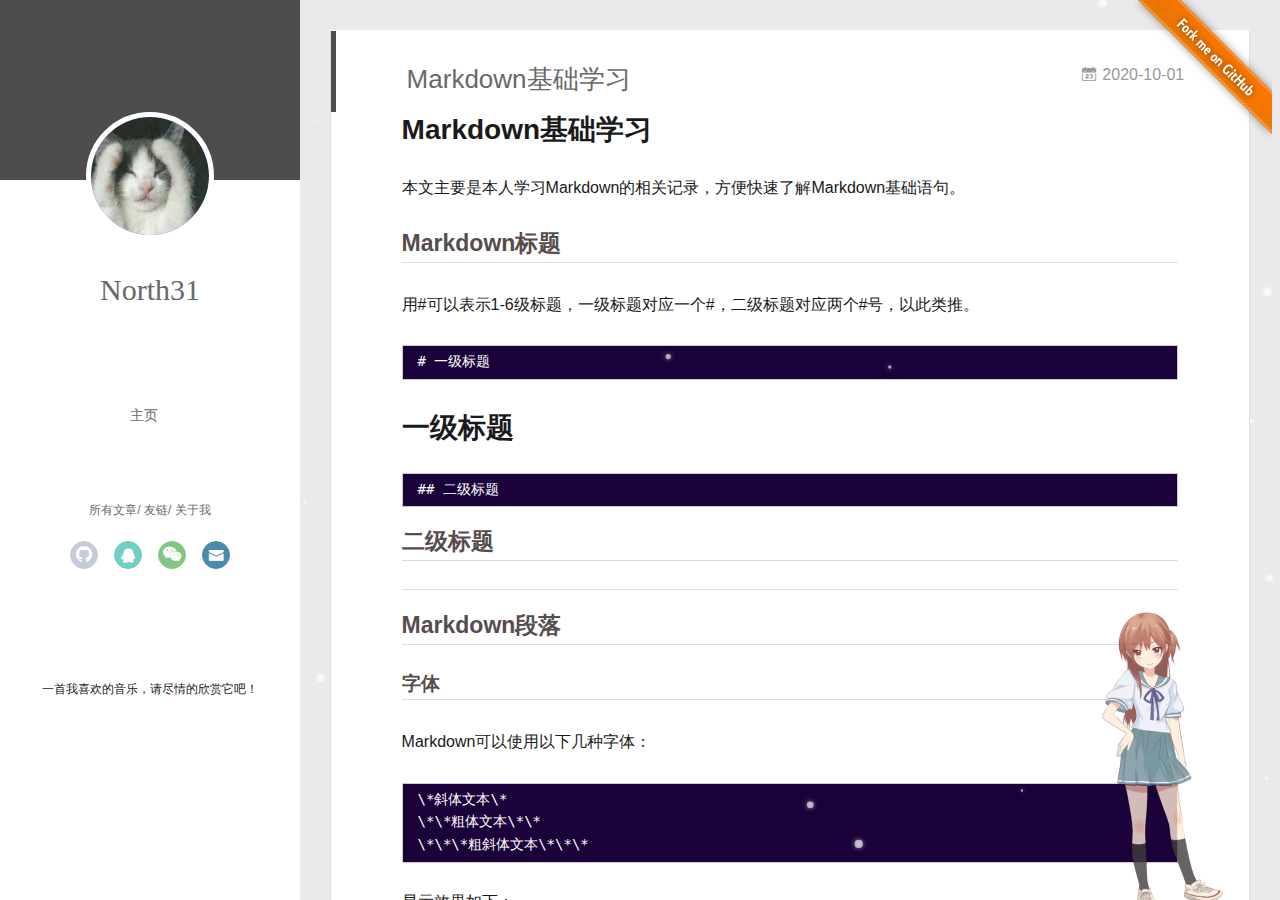
==== index.html @ 665b9f43 "Site updated: 2020-10-01 15:30:48" ====
<!DOCTYPE html>
<html>
<head>
  <meta charset="utf-8">
  
  <meta name="renderer" content="webkit">
  <meta http-equiv="X-UA-Compatible" content="IE=edge" >
  <link rel="dns-prefetch" href="http://example.com">
  <title>North</title>
  <meta name="generator" content="hexo-theme-yilia-plus">
  <meta name="viewport" content="width=device-width, initial-scale=1, maximum-scale=1">
  
    
    <!-- <meta name="keywords" content="">
    <meta name="description" content=""> -->
  
  <meta property="og:type" content="website">
<meta property="og:title" content="North">
<meta property="og:url" content="http://example.com/index.html">
<meta property="og:site_name" content="North">
<meta property="og:locale" content="zh_CN">
<meta property="article:author" content="North31">
<meta name="twitter:card" content="summary">
  
    <link rel="alternative" href="/atom.xml" title="North" type="application/atom+xml">
  
  
    <link rel="icon" href="/favicon.ico">
  
  
    <link rel="apple-touch-icon" href="/apple-touch-icon-180x180.png">
  
  <link rel="stylesheet" type="text/css" href="/./main.a5fda8.css">
  <style type="text/css">
    
    #container.show {
      background: linear-gradient(200deg,#a0cfe4,#e8c37e);
    }
  </style>
  

  

  
    
 	  <script src="/lib/clickLove.js"></script>
  
  


  

</head>

<body>
  <div id="container" q-class="show:isCtnShow">
    <canvas id="anm-canvas" class="anm-canvas"></canvas>
    <div class="left-col" q-class="show:isShow">
      


<div class="overlay" style="background: #4d4d4d;"></div>
<div class="intrude-less">
	<header id="header" class="inner">
		<a href="/" class="profilepic">
			<img src="/img/touxiang.jpg" class="js-avatar">
		</a>
		<hgroup>
			<h1 class="header-author"><a href="/">North31</a></h1>
		</hgroup>
		

		<nav class="header-menu">
			<ul>
			
				<li><a href="/" target="_blank">主页</a></li>
			
			</ul>
		</nav>
		<nav class="header-smart-menu">
			
				
					<a q-on="click: openSlider(e, 'innerArchive')" href="javascript:void(0)">所有文章</a>
				
			
				
					<a q-on="click: openSlider(e, 'friends')" href="javascript:void(0)">友链</a>
				
			
				
					<a q-on="click: openSlider(e, 'aboutme')" href="javascript:void(0)">关于我</a>
				
			
		</nav>
		<nav class="header-nav">
			<div class="social">
				
					<a class="github" href="https://github.com/north31" title="GitHub" target="_blank"><i class="icon-github"></i></a>
				
					<a class="qq" href="/img/qq.png" title="QQ" target="_blank"><i class="icon-qq"></i></a>
				
					<a class="weixin" href="/img/myweixin.jpg" title="微信" target="_blank"><i class="icon-weixin"></i></a>
				
					<a class="mail" href="mailto:2290687202@qq.com" title="NULL" target="_blank"><i class="icon-mail"></i></a>
				
			</div>
		
			
			
			
			
			<div>
				<iframe frameborder="no" border="0" marginwidth="0" marginheight="0" width="240" height="86" src="//music.163.com/outchain/player?type=2&id=1459343252&auto=1&height=66"></iframe>
			</div>
			
				
				<p style="font-size: 12px;">一首我喜欢的音乐，请尽情的欣赏它吧！<p>
			
		
		</nav>
	</header>		
</div>

    </div>
    <div class="mid-col" q-class="show:isShow,hide:isShow|isFalse">
      
      
      <a class="forkMe" style="position:absolute;z-index:999;top:0;right:0.5em;" 
        href="https://github.com/JoeyBling/hexo-theme-yilia-plus" target="_blank">
        <img src="/img/forkme.png"
          class="attachment-full size-full" alt="Fork me on GitHub" data-recalc-dims="1"></a>
      
      
<nav id="mobile-nav">
  	<div class="overlay js-overlay" style="background: #4d4d4d"></div>
	<div class="btnctn js-mobile-btnctn">
  		<div class="slider-trigger list" q-on="click: openSlider(e)"><i class="icon icon-sort"></i></div>
	</div>
	<div class="intrude-less">
		<header id="header" class="inner">
			<div class="profilepic">
				<a href="/">
					<img src="/img/touxiang.jpg" class="js-avatar">
				</a>
			</div>
			<hgroup>
			  <h1 class="header-author js-header-author">North31</h1>
			</hgroup>
			
			
			
				
			
			
			
			<nav class="header-nav">
				<div class="social">
					
						<a class="github" target="_blank" href="https://github.com/north31" title="GitHub"><i class="icon-github"></i></a>
			        
						<a class="qq" target="_blank" href="/img/qq.png" title="QQ"><i class="icon-qq"></i></a>
			        
						<a class="weixin" target="_blank" href="/img/myweixin.jpg" title="微信"><i class="icon-weixin"></i></a>
			        
						<a class="mail" target="_blank" href="mailto:2290687202@qq.com" title="NULL"><i class="icon-mail"></i></a>
			        
				</div>
			</nav>

			<nav class="header-menu js-header-menu">
				<ul style="width: 50%">
				
				
					<li style="width: 100%"><a href="/">主页</a></li>
		        
				</ul>
			</nav>
		</header>				
	</div>
	<div class="mobile-mask" style="display:none" q-show="isShow"></div>
</nav>

      <div id="wrapper" class="body-wrap">
        <div class="menu-l">
          <div class="canvas-wrap">
            <canvas data-colors="#eaeaea" data-sectionHeight="100" data-contentId="js-content" id="myCanvas1"
              class="anm-canvas"></canvas>
          </div>
          <div id="js-content" class="content-ll">
            

  
    <article id="post-Markdown基础学习" class="article article-type-post  article-index" itemscope itemprop="blogPost">
  <div class="article-inner">
    
      <header class="article-header">
  
  
    <h1 itemprop="name">
	
	  <a class="article-title" href="/2020/10/01/Markdown%E5%9F%BA%E7%A1%80%E5%AD%A6%E4%B9%A0/" target="_blank">Markdown基础学习</a>
  
    </h1>
  


  
  
<a href="/2020/10/01/Markdown%E5%9F%BA%E7%A1%80%E5%AD%A6%E4%B9%A0/" class="archive-article-date">
        <time datetime="2020-10-01T07:28:13.000Z" itemprop="datePublished"><i class="icon-calendar icon"></i>2020-10-01</time>
</a>

  
  
    

  
  </header>
  
  <div class="article-entry" itemprop="articleBody">
    
    <h1 id="Markdown基础学习"><a href="#Markdown基础学习" class="headerlink" title="Markdown基础学习"></a>Markdown基础学习</h1><p>本文主要是本人学习Markdown的相关记录，方便快速了解Markdown基础语句。</p>
<h2 id="Markdown标题"><a href="#Markdown标题" class="headerlink" title="Markdown标题"></a>Markdown标题</h2><p>用#可以表示1-6级标题，一级标题对应一个#，二级标题对应两个#号，以此类推。</p>
<pre><code># 一级标题  </code></pre>
<h1 id="一级标题"><a href="#一级标题" class="headerlink" title="一级标题"></a>一级标题</h1><pre><code>## 二级标题</code></pre>
<h2 id="二级标题"><a href="#二级标题" class="headerlink" title="二级标题"></a>二级标题</h2><hr>
<h2 id="Markdown段落"><a href="#Markdown段落" class="headerlink" title="Markdown段落"></a>Markdown段落</h2><h3 id="字体"><a href="#字体" class="headerlink" title="字体"></a>字体</h3><p>Markdown可以使用以下几种字体： </p>
<pre><code>\*斜体文本\*  
\*\*粗体文本\*\*  
\*\*\*粗斜体文本\*\*\*  </code></pre>
<p>显示效果如下：</p>
<p><em>斜体文本</em><br><strong>粗体文本</strong><br><strong><em>粗斜体文本</em></strong></p>
<h3 id="分隔线"><a href="#分隔线" class="headerlink" title="分隔线"></a>分隔线</h3><p>可以在一行内用三个以上的星号、减号、底线来建立一个分隔线，行内不能有其他的东西。 </p>
<pre><code>********  </code></pre>
<p>显示效果如下：</p>
<hr>
<h3 id="删除线"><a href="#删除线" class="headerlink" title="删除线"></a>删除线</h3><pre><code>~~删除~~</code></pre>
<p>显示效果如下：</p>
<p><del>删除</del></p>
<h3 id="下划线"><a href="#下划线" class="headerlink" title="下划线"></a>下划线</h3><p>下划线可以通过HTML的&lt;u&gt;标签来实现：</p>
<pre><code>\&lt;u&gt;带下划线文本\&lt;/u&gt;  </code></pre>
<p>显示效果如下：</p>
<p><u>带下划线文本</u></p>
<h3 id="脚注"><a href="#脚注" class="headerlink" title="脚注"></a>脚注</h3><p>创建脚注格式类似这样：</p>
<pre><code>[^RUNOOB]。

[^RUNOOB]:我的脚注。 </code></pre>
<p>显示效果如下：</p>
<p><a href="%E6%88%91%E7%9A%84%E8%84%9A%E6%B3%A8%E3%80%82">^RUNOOB</a>。</p>
<hr>
<h2 id="Markdown列表"><a href="#Markdown列表" class="headerlink" title="Markdown列表"></a>Markdown列表</h2><pre><code>* 第一项 
* 第二项 
* 第三项  
1. 第一项
2. 第二项</code></pre>
<p>显示效果如下：</p>
<ul>
<li>第一项</li>
<li>第二项</li>
<li>第三项</li>
</ul>
<ol>
<li>第一项</li>
<li>第二项</li>
</ol>
<hr>
<h2 id="Markdown区块"><a href="#Markdown区块" class="headerlink" title="Markdown区块"></a>Markdown区块</h2><pre><code>&gt;区块中使用列表
&gt;1. first
&gt;2. second
&gt;* first
&gt;* second
* first
    &gt;rookie teach  
    &gt;learn dream
* second</code></pre>
<p>显示效果如下：</p>
<blockquote>
<p>区块中使用列表</p>
<ol>
<li>first</li>
<li>second</li>
</ol>
<ul>
<li>first</li>
<li>second</li>
</ul>
</blockquote>
<ul>
<li>first<blockquote>
<p>rookie teach<br>learn dream</p>
</blockquote>
</li>
<li>second</li>
</ul>
<hr>
<h2 id="Markdown代码"><a href="#Markdown代码" class="headerlink" title="Markdown代码"></a>Markdown代码</h2><pre><code>`printf()` 函数  
    &lt;?php  
    echo &#39;RUNOOB&#39;;  
    function test() &#123;  
        echo &#39;test&#39;  
    &#125;</code></pre>
<p>显示效果如下：  </p>
<p><code>printf()</code> 函数 </p>
<pre><code>&lt;?php  
echo &#39;RUNOOB&#39;;  
function test() &#123;  
    echo &#39;test&#39;  
&#125;</code></pre>
<p>也可以用```包裹一段代码  </p>
<hr>
<h2 id="Markdown链接"><a href="#Markdown链接" class="headerlink" title="Markdown链接"></a>Markdown链接</h2><pre><code>这是一个链接[菜鸟链接](https://www.runoob.com)</code></pre>
<p>这是一个链接<a target="_blank" rel="noopener" href="https://www.runoob.com/">菜鸟链接</a> </p>
<hr>
<h2 id="Markdown图片"><a href="#Markdown图片" class="headerlink" title="Markdown图片"></a>Markdown图片</h2><pre><code>![一直猫咪](a.jpg)</code></pre>
<p><img src="a.jpg" alt="一直猫咪"></p>
<hr>
<h2 id="Markdown表格"><a href="#Markdown表格" class="headerlink" title="Markdown表格"></a>Markdown表格</h2><pre><code>|左对齐|右对齐|居中对其|
|:---- | ----:|:-----:|
|单元格|单元格|单元格|
|单元格|单元格|单元格|</code></pre>
<table>
<thead>
<tr>
<th align="left">左对齐</th>
<th align="right">右对齐</th>
<th align="center">居中对其</th>
</tr>
</thead>
<tbody><tr>
<td align="left">单元格</td>
<td align="right">单元格</td>
<td align="center">单元格</td>
</tr>
<tr>
<td align="left">单元格</td>
<td align="right">单元格</td>
<td align="center">单元格</td>
</tr>
</tbody></table>

    

    

    

  </div>
  <div class="article-info article-info-index">
    
    
    

    
    <p class="article-more-link">
      <a class="article-more-a" href="/2020/10/01/Markdown%E5%9F%BA%E7%A1%80%E5%AD%A6%E4%B9%A0/">展开全文 >></a>
    </p>
    

    
    <div class="clearfix"></div>
  </div>
  </div>
</article>

<aside class="wrap-side-operation">
    <div class="mod-side-operation">
        
        <div class="jump-container" id="js-jump-container" style="display:none;">
            <a href="javascript:void(0)" class="mod-side-operation__jump-to-top">
                <i class="icon-font icon-back"></i>
            </a>
            <div id="js-jump-plan-container" class="jump-plan-container" style="top: -11px;">
                <i class="icon-font icon-plane jump-plane"></i>
            </div>
        </div>
        
        
    </div>
</aside>




  
    <article id="post-myblog" class="article article-type-post  article-index" itemscope itemprop="blogPost">
  <div class="article-inner">
    
      <header class="article-header">
  
  
    <h1 itemprop="name">
	
	  <a class="article-title" href="/2020/09/28/myblog/" target="_blank">myblog</a>
  
    </h1>
  


  
  
<a href="/2020/09/28/myblog/" class="archive-article-date">
        <time datetime="2020-09-28T04:32:37.000Z" itemprop="datePublished"><i class="icon-calendar icon"></i>2020-09-28</time>
</a>

  
  
    

  
  </header>
  
  <div class="article-entry" itemprop="articleBody">
    
    
    

    

    

  </div>
  <div class="article-info article-info-index">
    
    
    

    
    <p class="article-more-link">
      <a class="article-more-a" href="/2020/09/28/myblog/">展开全文 >></a>
    </p>
    

    
    <div class="clearfix"></div>
  </div>
  </div>
</article>

<aside class="wrap-side-operation">
    <div class="mod-side-operation">
        
        <div class="jump-container" id="js-jump-container" style="display:none;">
            <a href="javascript:void(0)" class="mod-side-operation__jump-to-top">
                <i class="icon-font icon-back"></i>
            </a>
            <div id="js-jump-plan-container" class="jump-plan-container" style="top: -11px;">
                <i class="icon-font icon-plane jump-plane"></i>
            </div>
        </div>
        
        
    </div>
</aside>




  
    <article id="post-test-my-site" class="article article-type-post  article-index" itemscope itemprop="blogPost">
  <div class="article-inner">
    
      <header class="article-header">
  
  
    <h1 itemprop="name">
	
	  <a class="article-title" href="/2020/09/28/test-my-site/" target="_blank">test_my_site</a>
  
    </h1>
  


  
  
<a href="/2020/09/28/test-my-site/" class="archive-article-date">
        <time datetime="2020-09-28T00:46:10.000Z" itemprop="datePublished"><i class="icon-calendar icon"></i>2020-09-28</time>
</a>

  
  
    

  
  </header>
  
  <div class="article-entry" itemprop="articleBody">
    
    
    

    

    

  </div>
  <div class="article-info article-info-index">
    
    
    

    
    <p class="article-more-link">
      <a class="article-more-a" href="/2020/09/28/test-my-site/">展开全文 >></a>
    </p>
    

    
    <div class="clearfix"></div>
  </div>
  </div>
</article>

<aside class="wrap-side-operation">
    <div class="mod-side-operation">
        
        <div class="jump-container" id="js-jump-container" style="display:none;">
            <a href="javascript:void(0)" class="mod-side-operation__jump-to-top">
                <i class="icon-font icon-back"></i>
            </a>
            <div id="js-jump-plan-container" class="jump-plan-container" style="top: -11px;">
                <i class="icon-font icon-plane jump-plane"></i>
            </div>
        </div>
        
        
    </div>
</aside>




  
    <article id="post-hello-world" class="article article-type-post  article-index" itemscope itemprop="blogPost">
  <div class="article-inner">
    
      <header class="article-header">
  
  
    <h1 itemprop="name">
	
	  <a class="article-title" href="/2020/09/28/hello-world/" target="_blank">Hello World</a>
  
    </h1>
  


  
  
<a href="/2020/09/28/hello-world/" class="archive-article-date">
        <time datetime="2020-09-28T00:45:20.209Z" itemprop="datePublished"><i class="icon-calendar icon"></i>2020-09-28</time>
</a>

  
  
    

  
  </header>
  
  <div class="article-entry" itemprop="articleBody">
    
    <p>Welcome to <a target="_blank" rel="noopener" href="https://hexo.io/">Hexo</a>! This is your very first post. Check <a target="_blank" rel="noopener" href="https://hexo.io/docs/">documentation</a> for more info. If you get any problems when using Hexo, you can find the answer in <a target="_blank" rel="noopener" href="https://hexo.io/docs/troubleshooting.html">troubleshooting</a> or you can ask me on <a target="_blank" rel="noopener" href="https://github.com/hexojs/hexo/issues">GitHub</a>.</p>
<h2 id="Quick-Start"><a href="#Quick-Start" class="headerlink" title="Quick Start"></a>Quick Start</h2><h3 id="Create-a-new-post"><a href="#Create-a-new-post" class="headerlink" title="Create a new post"></a>Create a new post</h3><figure class="highlight bash"><table><tr><td class="gutter"><pre><span class="line">1</span><br></pre></td><td class="code"><pre><span class="line">$ hexo new <span class="string">&quot;My New Post&quot;</span></span><br></pre></td></tr></table></figure>

<p>More info: <a target="_blank" rel="noopener" href="https://hexo.io/docs/writing.html">Writing</a></p>
<h3 id="Run-server"><a href="#Run-server" class="headerlink" title="Run server"></a>Run server</h3><figure class="highlight bash"><table><tr><td class="gutter"><pre><span class="line">1</span><br></pre></td><td class="code"><pre><span class="line">$ hexo server</span><br></pre></td></tr></table></figure>

<p>More info: <a target="_blank" rel="noopener" href="https://hexo.io/docs/server.html">Server</a></p>
<h3 id="Generate-static-files"><a href="#Generate-static-files" class="headerlink" title="Generate static files"></a>Generate static files</h3><figure class="highlight bash"><table><tr><td class="gutter"><pre><span class="line">1</span><br></pre></td><td class="code"><pre><span class="line">$ hexo generate</span><br></pre></td></tr></table></figure>

<p>More info: <a target="_blank" rel="noopener" href="https://hexo.io/docs/generating.html">Generating</a></p>
<h3 id="Deploy-to-remote-sites"><a href="#Deploy-to-remote-sites" class="headerlink" title="Deploy to remote sites"></a>Deploy to remote sites</h3><figure class="highlight bash"><table><tr><td class="gutter"><pre><span class="line">1</span><br></pre></td><td class="code"><pre><span class="line">$ hexo deploy</span><br></pre></td></tr></table></figure>

<p>More info: <a target="_blank" rel="noopener" href="https://hexo.io/docs/one-command-deployment.html">Deployment</a></p>

    

    

    

  </div>
  <div class="article-info article-info-index">
    
    
    

    
    <p class="article-more-link">
      <a class="article-more-a" href="/2020/09/28/hello-world/">展开全文 >></a>
    </p>
    

    
    <div class="clearfix"></div>
  </div>
  </div>
</article>

<aside class="wrap-side-operation">
    <div class="mod-side-operation">
        
        <div class="jump-container" id="js-jump-container" style="display:none;">
            <a href="javascript:void(0)" class="mod-side-operation__jump-to-top">
                <i class="icon-font icon-back"></i>
            </a>
            <div id="js-jump-plan-container" class="jump-plan-container" style="top: -11px;">
                <i class="icon-font icon-plane jump-plane"></i>
            </div>
        </div>
        
        
    </div>
</aside>




  
  


          </div>
        </div>
      </div>
      <footer id="footer">
  <div class="outer">
    <div id="footer-info">
    	<div class="footer-left">
    		&copy; 2020 <a href="http://example.com/" target="_blank">North31</a>
    	</div>
      	<div class="footer-right">
			
			
      		GitHub:<a href="https://github.com/JoeyBling/hexo-theme-yilia-plus" target="_blank">hexo-theme-yilia-plus</a> by Litten
      	</div>
    </div>
  </div>
  
  
	<script src="/lib/busuanzi.pure.js"></script>
	
  
  
	
	<span id="busuanzi_container_site_pv" style="display:none">
		本站总访问量<span id="busuanzi_value_site_pv"></span>次	
	        <span class="post-meta-divider" >|</span>
	</span>
  	<span id="busuanzi_container_site_uv" style='display:none'>
  		本站访客数<span id="busuanzi_value_site_uv"></span>人
  	</span>
  
</footer>

    </div>
    <script>
	var yiliaConfig = {
		mathjax: false,
		isHome: true,
		isPost: false,
		isArchive: false,
		isTag: false,
		isCategory: false,
		open_in_new: true,
		toc_hide_index: true,
		root: "/",
		innerArchive: true,
		showTags: true
	}
</script>

<script>!function(r){function e(t){if(i[t])return i[t].exports;var n=i[t]={exports:{},id:t,loaded:!1};return r[t].call(n.exports,n,n.exports,e),n.loaded=!0,n.exports}var i={};e.m=r,e.c=i,e.p="./",e(0)}([function(t,n,r){r(208),t.exports=r(205)},function(t,n,r){var d=r(3),y=r(46),g=r(26),b=r(27),x=r(47),m="prototype",S=function(t,n,r){var e,i,o,u,c=t&S.F,f=t&S.G,a=t&S.S,s=t&S.P,l=t&S.B,h=f?d:a?d[n]||(d[n]={}):(d[n]||{})[m],v=f?y:y[n]||(y[n]={}),p=v[m]||(v[m]={});for(e in f&&(r=n),r)o=((i=!c&&h&&void 0!==h[e])?h:r)[e],u=l&&i?x(o,d):s&&"function"==typeof o?x(Function.call,o):o,h&&b(h,e,o,t&S.U),v[e]!=o&&g(v,e,u),s&&p[e]!=o&&(p[e]=o)};d.core=y,S.F=1,S.G=2,S.S=4,S.P=8,S.B=16,S.W=32,S.U=64,S.R=128,t.exports=S},function(t,n,r){var e=r(5);t.exports=function(t){if(!e(t))throw TypeError(t+" is not an object!");return t}},function(t,n){var r=t.exports="undefined"!=typeof window&&window.Math==Math?window:"undefined"!=typeof self&&self.Math==Math?self:Function("return this")();"number"==typeof __g&&(__g=r)},function(t,n){t.exports=function(t){try{return!!t()}catch(t){return!0}}},function(t,n){t.exports=function(t){return"object"==typeof t?null!==t:"function"==typeof t}},function(t,n){var r=t.exports="undefined"!=typeof window&&window.Math==Math?window:"undefined"!=typeof self&&self.Math==Math?self:Function("return this")();"number"==typeof __g&&(__g=r)},function(t,n,r){var e=r(118)("wks"),i=r(79),o=r(3).Symbol,u="function"==typeof o;(t.exports=function(t){return e[t]||(e[t]=u&&o[t]||(u?o:i)("Symbol."+t))}).store=e},function(t,n,r){var e=r(49),i=Math.min;t.exports=function(t){return 0<t?i(e(t),9007199254740991):0}},function(t,n){var r={}.hasOwnProperty;t.exports=function(t,n){return r.call(t,n)}},function(t,n,r){t.exports=!r(4)(function(){return 7!=Object.defineProperty({},"a",{get:function(){return 7}}).a})},function(t,n,r){var e=r(2),i=r(174),o=r(53),u=Object.defineProperty;n.f=r(10)?Object.defineProperty:function(t,n,r){if(e(t),n=o(n,!0),e(r),i)try{return u(t,n,r)}catch(t){}if("get"in r||"set"in r)throw TypeError("Accessors not supported!");return"value"in r&&(t[n]=r.value),t}},function(t,n,r){t.exports=!r(20)(function(){return 7!=Object.defineProperty({},"a",{get:function(){return 7}}).a})},function(t,n,r){var e=r(14),i=r(24);t.exports=r(12)?function(t,n,r){return e.f(t,n,i(1,r))}:function(t,n,r){return t[n]=r,t}},function(t,n,r){var e=r(22),i=r(60),o=r(42),u=Object.defineProperty;n.f=r(12)?Object.defineProperty:function(t,n,r){if(e(t),n=o(n,!0),e(r),i)try{return u(t,n,r)}catch(t){}if("get"in r||"set"in r)throw TypeError("Accessors not supported!");return"value"in r&&(t[n]=r.value),t}},function(t,n,r){var e=r(96),i=r(34);t.exports=function(t){return e(i(t))}},function(t,n,r){var e=r(40)("wks"),i=r(25),o=r(6).Symbol,u="function"==typeof o;(t.exports=function(t){return e[t]||(e[t]=u&&o[t]||(u?o:i)("Symbol."+t))}).store=e},function(t,n,r){var e=r(51);t.exports=function(t){return Object(e(t))}},function(t,n){t.exports=function(t){return"object"==typeof t?null!==t:"function"==typeof t}},function(t,n){var r=t.exports={version:"2.6.9"};"number"==typeof __e&&(__e=r)},function(t,n){t.exports=function(t){try{return!!t()}catch(t){return!0}}},function(t,n){t.exports=function(t){if("function"!=typeof t)throw TypeError(t+" is not a function!");return t}},function(t,n,r){var e=r(18);t.exports=function(t){if(!e(t))throw TypeError(t+" is not an object!");return t}},function(t,n){t.exports=!0},function(t,n){t.exports=function(t,n){return{enumerable:!(1&t),configurable:!(2&t),writable:!(4&t),value:n}}},function(t,n){var r=0,e=Math.random();t.exports=function(t){return"Symbol(".concat(void 0===t?"":t,")_",(++r+e).toString(36))}},function(t,n,r){var e=r(11),i=r(75);t.exports=r(10)?function(t,n,r){return e.f(t,n,i(1,r))}:function(t,n,r){return t[n]=r,t}},function(t,n,r){var o=r(3),u=r(26),c=r(30),f=r(79)("src"),e=r(219),i="toString",a=(""+e).split(i);r(46).inspectSource=function(t){return e.call(t)},(t.exports=function(t,n,r,e){var i="function"==typeof r;i&&(c(r,"name")||u(r,"name",n)),t[n]!==r&&(i&&(c(r,f)||u(r,f,t[n]?""+t[n]:a.join(String(n)))),t===o?t[n]=r:e?t[n]?t[n]=r:u(t,n,r):(delete t[n],u(t,n,r)))})(Function.prototype,i,function(){return"function"==typeof this&&this[f]||e.call(this)})},function(t,n,r){var e=r(1),i=r(4),u=r(51),c=/"/g,o=function(t,n,r,e){var i=String(u(t)),o="<"+n;return""!==r&&(o+=" "+r+'="'+String(e).replace(c,"&quot;")+'"'),o+">"+i+"</"+n+">"};t.exports=function(n,t){var r={};r[n]=t(o),e(e.P+e.F*i(function(){var t=""[n]('"');return t!==t.toLowerCase()||3<t.split('"').length}),"String",r)}},function(t,n,r){var e=r(65),i=r(35);t.exports=Object.keys||function(t){return e(t,i)}},function(t,n){var r={}.hasOwnProperty;t.exports=function(t,n){return r.call(t,n)}},function(t,n,r){var e=r(117),i=r(75),o=r(33),u=r(53),c=r(30),f=r(174),a=Object.getOwnPropertyDescriptor;n.f=r(10)?a:function(t,n){if(t=o(t),n=u(n,!0),f)try{return a(t,n)}catch(t){}if(c(t,n))return i(!e.f.call(t,n),t[n])}},function(t,n,r){var e=r(30),i=r(17),o=r(154)("IE_PROTO"),u=Object.prototype;t.exports=Object.getPrototypeOf||function(t){return t=i(t),e(t,o)?t[o]:"function"==typeof t.constructor&&t instanceof t.constructor?t.constructor.prototype:t instanceof Object?u:null}},function(t,n,r){var e=r(116),i=r(51);t.exports=function(t){return e(i(t))}},function(t,n){t.exports=function(t){if(null==t)throw TypeError("Can't call method on  "+t);return t}},function(t,n){t.exports="constructor,hasOwnProperty,isPrototypeOf,propertyIsEnumerable,toLocaleString,toString,valueOf".split(",")},function(t,n){t.exports={}},function(t,n){n.f={}.propertyIsEnumerable},function(t,n,r){var e=r(14).f,i=r(9),o=r(16)("toStringTag");t.exports=function(t,n,r){t&&!i(t=r?t:t.prototype,o)&&e(t,o,{configurable:!0,value:n})}},function(t,n,r){var e=r(40)("keys"),i=r(25);t.exports=function(t){return e[t]||(e[t]=i(t))}},function(t,n,r){var e=r(19),i=r(6),o="__core-js_shared__",u=i[o]||(i[o]={});(t.exports=function(t,n){return u[t]||(u[t]=void 0!==n?n:{})})("versions",[]).push({version:e.version,mode:r(23)?"pure":"global",copyright:"© 2019 Denis Pushkarev (zloirock.ru)"})},function(t,n){var r=Math.ceil,e=Math.floor;t.exports=function(t){return isNaN(t=+t)?0:(0<t?e:r)(t)}},function(t,n,r){var i=r(18);t.exports=function(t,n){if(!i(t))return t;var r,e;if(n&&"function"==typeof(r=t.toString)&&!i(e=r.call(t)))return e;if("function"==typeof(r=t.valueOf)&&!i(e=r.call(t)))return e;if(!n&&"function"==typeof(r=t.toString)&&!i(e=r.call(t)))return e;throw TypeError("Can't convert object to primitive value")}},function(t,n,r){var e=r(6),i=r(19),o=r(23),u=r(44),c=r(14).f;t.exports=function(t){var n=i.Symbol||(i.Symbol=o?{}:e.Symbol||{});"_"==t.charAt(0)||t in n||c(n,t,{value:u.f(t)})}},function(t,n,r){n.f=r(16)},function(t,n){var r={}.toString;t.exports=function(t){return r.call(t).slice(8,-1)}},function(t,n){var r=t.exports={version:"2.6.9"};"number"==typeof __e&&(__e=r)},function(t,n,r){var o=r(21);t.exports=function(e,i,t){if(o(e),void 0===i)return e;switch(t){case 1:return function(t){return e.call(i,t)};case 2:return function(t,n){return e.call(i,t,n)};case 3:return function(t,n,r){return e.call(i,t,n,r)}}return function(){return e.apply(i,arguments)}}},function(t,n,r){"use strict";var e=r(4);t.exports=function(t,n){return!!t&&e(function(){n?t.call(null,function(){},1):t.call(null)})}},function(t,n){var r=Math.ceil,e=Math.floor;t.exports=function(t){return isNaN(t=+t)?0:(0<t?e:r)(t)}},function(t,n,r){var x=r(47),m=r(116),S=r(17),w=r(8),e=r(138);t.exports=function(l,t){var h=1==l,v=2==l,p=3==l,d=4==l,y=6==l,g=5==l||y,b=t||e;return function(t,n,r){for(var e,i,o=S(t),u=m(o),c=x(n,r,3),f=w(u.length),a=0,s=h?b(t,f):v?b(t,0):void 0;a<f;a++)if((g||a in u)&&(i=c(e=u[a],a,o),l))if(h)s[a]=i;else if(i)switch(l){case 3:return!0;case 5:return e;case 6:return a;case 2:s.push(e)}else if(d)return!1;return y?-1:p||d?d:s}}},function(t,n){t.exports=function(t){if(null==t)throw TypeError("Can't call method on  "+t);return t}},function(t,n,r){var i=r(1),o=r(46),u=r(4);t.exports=function(t,n){var r=(o.Object||{})[t]||Object[t],e={};e[t]=n(r),i(i.S+i.F*u(function(){r(1)}),"Object",e)}},function(t,n,r){var i=r(5);t.exports=function(t,n){if(!i(t))return t;var r,e;if(n&&"function"==typeof(r=t.toString)&&!i(e=r.call(t)))return e;if("function"==typeof(r=t.valueOf)&&!i(e=r.call(t)))return e;if(!n&&"function"==typeof(r=t.toString)&&!i(e=r.call(t)))return e;throw TypeError("Can't convert object to primitive value")}},function(t,n,r){var d=r(6),y=r(19),g=r(93),b=r(13),x=r(9),m="prototype",S=function(t,n,r){var e,i,o,u=t&S.F,c=t&S.G,f=t&S.S,a=t&S.P,s=t&S.B,l=t&S.W,h=c?y:y[n]||(y[n]={}),v=h[m],p=c?d:f?d[n]:(d[n]||{})[m];for(e in c&&(r=n),r)(i=!u&&p&&void 0!==p[e])&&x(h,e)||(o=i?p[e]:r[e],h[e]=c&&"function"!=typeof p[e]?r[e]:s&&i?g(o,d):l&&p[e]==o?function(e){var t=function(t,n,r){if(this instanceof e){switch(arguments.length){case 0:return new e;case 1:return new e(t);case 2:return new e(t,n)}return new e(t,n,r)}return e.apply(this,arguments)};return t[m]=e[m],t}(o):a&&"function"==typeof o?g(Function.call,o):o,a&&((h.virtual||(h.virtual={}))[e]=o,t&S.R&&v&&!v[e]&&b(v,e,o)))};S.F=1,S.G=2,S.S=4,S.P=8,S.B=16,S.W=32,S.U=64,S.R=128,t.exports=S},function(t,n,r){var e=r(34);t.exports=function(t){return Object(e(t))}},function(t,n,r){var o=r(196),e=r(1),i=r(118)("metadata"),u=i.store||(i.store=new(r(200))),c=function(t,n,r){var e=u.get(t);if(!e){if(!r)return;u.set(t,e=new o)}var i=e.get(n);if(!i){if(!r)return;e.set(n,i=new o)}return i};t.exports={store:u,map:c,has:function(t,n,r){var e=c(n,r,!1);return void 0!==e&&e.has(t)},get:function(t,n,r){var e=c(n,r,!1);return void 0===e?void 0:e.get(t)},set:function(t,n,r,e){c(r,e,!0).set(t,n)},keys:function(t,n){var r=c(t,n,!1),e=[];return r&&r.forEach(function(t,n){e.push(n)}),e},key:function(t){return void 0===t||"symbol"==typeof t?t:String(t)},exp:function(t){e(e.S,"Reflect",t)}}},function(t,n,r){"use strict";if(r(10)){var g=r(68),b=r(3),x=r(4),m=r(1),S=r(132),e=r(159),h=r(47),w=r(70),i=r(75),_=r(26),o=r(76),u=r(49),O=r(8),E=r(194),c=r(78),f=r(53),a=r(30),M=r(81),P=r(5),v=r(17),p=r(145),j=r(72),F=r(32),A=r(73).f,d=r(161),s=r(79),l=r(7),y=r(50),I=r(120),L=r(119),N=r(162),T=r(82),k=r(125),R=r(77),C=r(137),D=r(166),G=r(11),W=r(31),U=G.f,V=W.f,B=b.RangeError,q=b.TypeError,z=b.Uint8Array,K="ArrayBuffer",H="Shared"+K,J="BYTES_PER_ELEMENT",$="prototype",Y=Array[$],X=e.ArrayBuffer,Q=e.DataView,Z=y(0),tt=y(2),nt=y(3),rt=y(4),et=y(5),it=y(6),ot=I(!0),ut=I(!1),ct=N.values,ft=N.keys,at=N.entries,st=Y.lastIndexOf,lt=Y.reduce,ht=Y.reduceRight,vt=Y.join,pt=Y.sort,dt=Y.slice,yt=Y.toString,gt=Y.toLocaleString,bt=l("iterator"),xt=l("toStringTag"),mt=s("typed_constructor"),St=s("def_constructor"),wt=S.CONSTR,_t=S.TYPED,Ot=S.VIEW,Et="Wrong length!",Mt=y(1,function(t,n){return It(L(t,t[St]),n)}),Pt=x(function(){return 1===new z(new Uint16Array([1]).buffer)[0]}),jt=!!z&&!!z[$].set&&x(function(){new z(1).set({})}),Ft=function(t,n){var r=u(t);if(r<0||r%n)throw B("Wrong offset!");return r},At=function(t){if(P(t)&&_t in t)return t;throw q(t+" is not a typed array!")},It=function(t,n){if(!(P(t)&&mt in t))throw q("It is not a typed array constructor!");return new t(n)},Lt=function(t,n){return Nt(L(t,t[St]),n)},Nt=function(t,n){for(var r=0,e=n.length,i=It(t,e);r<e;)i[r]=n[r++];return i},Tt=function(t,n,r){U(t,n,{get:function(){return this._d[r]}})},kt=function(t){var n,r,e,i,o,u,c=v(t),f=arguments.length,a=1<f?arguments[1]:void 0,s=void 0!==a,l=d(c);if(null!=l&&!p(l)){for(u=l.call(c),e=[],n=0;!(o=u.next()).done;n++)e.push(o.value);c=e}for(s&&2<f&&(a=h(a,arguments[2],2)),n=0,r=O(c.length),i=It(this,r);n<r;n++)i[n]=s?a(c[n],n):c[n];return i},Rt=function(){for(var t=0,n=arguments.length,r=It(this,n);t<n;)r[t]=arguments[t++];return r},Ct=!!z&&x(function(){gt.call(new z(1))}),Dt=function(){return gt.apply(Ct?dt.call(At(this)):At(this),arguments)},Gt={copyWithin:function(t,n){return D.call(At(this),t,n,2<arguments.length?arguments[2]:void 0)},every:function(t){return rt(At(this),t,1<arguments.length?arguments[1]:void 0)},fill:function(t){return C.apply(At(this),arguments)},filter:function(t){return Lt(this,tt(At(this),t,1<arguments.length?arguments[1]:void 0))},find:function(t){return et(At(this),t,1<arguments.length?arguments[1]:void 0)},findIndex:function(t){return it(At(this),t,1<arguments.length?arguments[1]:void 0)},forEach:function(t){Z(At(this),t,1<arguments.length?arguments[1]:void 0)},indexOf:function(t){return ut(At(this),t,1<arguments.length?arguments[1]:void 0)},includes:function(t){return ot(At(this),t,1<arguments.length?arguments[1]:void 0)},join:function(t){return vt.apply(At(this),arguments)},lastIndexOf:function(t){return st.apply(At(this),arguments)},map:function(t){return Mt(At(this),t,1<arguments.length?arguments[1]:void 0)},reduce:function(t){return lt.apply(At(this),arguments)},reduceRight:function(t){return ht.apply(At(this),arguments)},reverse:function(){for(var t,n=this,r=At(n).length,e=Math.floor(r/2),i=0;i<e;)t=n[i],n[i++]=n[--r],n[r]=t;return n},some:function(t){return nt(At(this),t,1<arguments.length?arguments[1]:void 0)},sort:function(t){return pt.call(At(this),t)},subarray:function(t,n){var r=At(this),e=r.length,i=c(t,e);return new(L(r,r[St]))(r.buffer,r.byteOffset+i*r.BYTES_PER_ELEMENT,O((void 0===n?e:c(n,e))-i))}},Wt=function(t,n){return Lt(this,dt.call(At(this),t,n))},Ut=function(t){At(this);var n=Ft(arguments[1],1),r=this.length,e=v(t),i=O(e.length),o=0;if(r<i+n)throw B(Et);for(;o<i;)this[n+o]=e[o++]},Vt={entries:function(){return at.call(At(this))},keys:function(){return ft.call(At(this))},values:function(){return ct.call(At(this))}},Bt=function(t,n){return P(t)&&t[_t]&&"symbol"!=typeof n&&n in t&&String(+n)==String(n)},qt=function(t,n){return Bt(t,n=f(n,!0))?i(2,t[n]):V(t,n)},zt=function(t,n,r){return!(Bt(t,n=f(n,!0))&&P(r)&&a(r,"value"))||a(r,"get")||a(r,"set")||r.configurable||a(r,"writable")&&!r.writable||a(r,"enumerable")&&!r.enumerable?U(t,n,r):(t[n]=r.value,t)};wt||(W.f=qt,G.f=zt),m(m.S+m.F*!wt,"Object",{getOwnPropertyDescriptor:qt,defineProperty:zt}),x(function(){yt.call({})})&&(yt=gt=function(){return vt.call(this)});var Kt=o({},Gt);o(Kt,Vt),_(Kt,bt,Vt.values),o(Kt,{slice:Wt,set:Ut,constructor:function(){},toString:yt,toLocaleString:Dt}),Tt(Kt,"buffer","b"),Tt(Kt,"byteOffset","o"),Tt(Kt,"byteLength","l"),Tt(Kt,"length","e"),U(Kt,xt,{get:function(){return this[_t]}}),t.exports=function(t,l,n,o){var h=t+((o=!!o)?"Clamped":"")+"Array",r="get"+t,u="set"+t,v=b[h],c=v||{},e=v&&F(v),i=!v||!S.ABV,f={},a=v&&v[$],p=function(t,i){U(t,i,{get:function(){return t=i,(n=this._d).v[r](t*l+n.o,Pt);var t,n},set:function(t){return n=i,r=t,e=this._d,o&&(r=(r=Math.round(r))<0?0:255<r?255:255&r),void e.v[u](n*l+e.o,r,Pt);var n,r,e},enumerable:!0})};i?(v=n(function(t,n,r,e){w(t,v,h,"_d");var i,o,u,c,f=0,a=0;if(P(n)){if(!(n instanceof X||(c=M(n))==K||c==H))return _t in n?Nt(v,n):kt.call(v,n);i=n,a=Ft(r,l);var s=n.byteLength;if(void 0===e){if(s%l)throw B(Et);if((o=s-a)<0)throw B(Et)}else if(s<(o=O(e)*l)+a)throw B(Et);u=o/l}else u=E(n),i=new X(o=u*l);for(_(t,"_d",{b:i,o:a,l:o,e:u,v:new Q(i)});f<u;)p(t,f++)}),a=v[$]=j(Kt),_(a,"constructor",v)):x(function(){v(1)})&&x(function(){new v(-1)})&&k(function(t){new v,new v(null),new v(1.5),new v(t)},!0)||(v=n(function(t,n,r,e){var i;return w(t,v,h),P(n)?n instanceof X||(i=M(n))==K||i==H?void 0!==e?new c(n,Ft(r,l),e):void 0!==r?new c(n,Ft(r,l)):new c(n):_t in n?Nt(v,n):kt.call(v,n):new c(E(n))}),Z(e!==Function.prototype?A(c).concat(A(e)):A(c),function(t){t in v||_(v,t,c[t])}),v[$]=a,g||(a.constructor=v));var s=a[bt],d=!!s&&("values"==s.name||null==s.name),y=Vt.values;_(v,mt,!0),_(a,_t,h),_(a,Ot,!0),_(a,St,v),(o?new v(1)[xt]==h:xt in a)||U(a,xt,{get:function(){return h}}),f[h]=v,m(m.G+m.W+m.F*(v!=c),f),m(m.S,h,{BYTES_PER_ELEMENT:l}),m(m.S+m.F*x(function(){c.of.call(v,1)}),h,{from:kt,of:Rt}),J in a||_(a,J,l),m(m.P,h,Gt),R(h),m(m.P+m.F*jt,h,{set:Ut}),m(m.P+m.F*!d,h,Vt),g||a.toString==yt||(a.toString=yt),m(m.P+m.F*x(function(){new v(1).slice()}),h,{slice:Wt}),m(m.P+m.F*(x(function(){return[1,2].toLocaleString()!=new v([1,2]).toLocaleString()})||!x(function(){a.toLocaleString.call([1,2])})),h,{toLocaleString:Dt}),T[h]=d?s:y,g||d||_(a,bt,y)}}else t.exports=function(){}},function(t,n){var r={}.toString;t.exports=function(t){return r.call(t).slice(8,-1)}},function(t,n,r){var e=r(18),i=r(6).document,o=e(i)&&e(i.createElement);t.exports=function(t){return o?i.createElement(t):{}}},function(t,n,r){t.exports=!r(12)&&!r(20)(function(){return 7!=Object.defineProperty(r(59)("div"),"a",{get:function(){return 7}}).a})},function(t,n,r){"use strict";var x=r(23),m=r(54),S=r(66),w=r(13),_=r(36),O=r(98),E=r(38),M=r(104),P=r(16)("iterator"),j=!([].keys&&"next"in[].keys()),F="values",A=function(){return this};t.exports=function(t,n,r,e,i,o,u){O(r,n,e);var c,f,a,s=function(t){if(!j&&t in p)return p[t];switch(t){case"keys":case F:return function(){return new r(this,t)}}return function(){return new r(this,t)}},l=n+" Iterator",h=i==F,v=!1,p=t.prototype,d=p[P]||p["@@iterator"]||i&&p[i],y=d||s(i),g=i?h?s("entries"):y:void 0,b="Array"==n&&p.entries||d;if(b&&((a=M(b.call(new t)))!==Object.prototype&&a.next&&(E(a,l,!0),x||"function"==typeof a[P]||w(a,P,A))),h&&d&&d.name!==F&&(v=!0,y=function(){return d.call(this)}),x&&!u||!j&&!v&&p[P]||w(p,P,y),_[n]=y,_[l]=A,i)if(c={values:h?y:s(F),keys:o?y:s("keys"),entries:g},u)for(f in c)f in p||S(p,f,c[f]);else m(m.P+m.F*(j||v),n,c);return c}},function(t,n,e){var i=e(22),o=e(101),u=e(35),c=e(39)("IE_PROTO"),f=function(){},a="prototype",s=function(){var t,n=e(59)("iframe"),r=u.length;for(n.style.display="none",e(95).appendChild(n),n.src="javascript:",(t=n.contentWindow.document).open(),t.write("<script>document.F=Object<\/script>"),t.close(),s=t.F;r--;)delete s[a][u[r]];return s()};t.exports=Object.create||function(t,n){var r;return null!==t?(f[a]=i(t),r=new f,f[a]=null,r[c]=t):r=s(),void 0===n?r:o(r,n)}},function(t,n,r){var e=r(65),i=r(35).concat("length","prototype");n.f=Object.getOwnPropertyNames||function(t){return e(t,i)}},function(t,n){n.f=Object.getOwnPropertySymbols},function(t,n,r){var u=r(9),c=r(15),f=r(92)(!1),a=r(39)("IE_PROTO");t.exports=function(t,n){var r,e=c(t),i=0,o=[];for(r in e)r!=a&&u(e,r)&&o.push(r);for(;n.length>i;)u(e,r=n[i++])&&(~f(o,r)||o.push(r));return o}},function(t,n,r){t.exports=r(13)},function(t,n,r){var e=r(7)("unscopables"),i=Array.prototype;null==i[e]&&r(26)(i,e,{}),t.exports=function(t){i[e][t]=!0}},function(t,n){t.exports=!1},function(t,n,r){var e=r(79)("meta"),i=r(5),o=r(30),u=r(11).f,c=0,f=Object.isExtensible||function(){return!0},a=!r(4)(function(){return f(Object.preventExtensions({}))}),s=function(t){u(t,e,{value:{i:"O"+ ++c,w:{}}})},l=t.exports={KEY:e,NEED:!1,fastKey:function(t,n){if(!i(t))return"symbol"==typeof t?t:("string"==typeof t?"S":"P")+t;if(!o(t,e)){if(!f(t))return"F";if(!n)return"E";s(t)}return t[e].i},getWeak:function(t,n){if(!o(t,e)){if(!f(t))return!0;if(!n)return!1;s(t)}return t[e].w},onFreeze:function(t){return a&&l.NEED&&f(t)&&!o(t,e)&&s(t),t}}},function(t,n){t.exports=function(t,n,r,e){if(!(t instanceof n)||void 0!==e&&e in t)throw TypeError(r+": incorrect invocation!");return t}},function(t,n,r){var h=r(47),v=r(177),p=r(145),d=r(2),y=r(8),g=r(161),b={},x={};(n=t.exports=function(t,n,r,e,i){var o,u,c,f,a=i?function(){return t}:g(t),s=h(r,e,n?2:1),l=0;if("function"!=typeof a)throw TypeError(t+" is not iterable!");if(p(a)){for(o=y(t.length);l<o;l++)if((f=n?s(d(u=t[l])[0],u[1]):s(t[l]))===b||f===x)return f}else for(c=a.call(t);!(u=c.next()).done;)if((f=v(c,s,u.value,n))===b||f===x)return f}).BREAK=b,n.RETURN=x},function(t,n,e){var i=e(2),o=e(183),u=e(141),c=e(154)("IE_PROTO"),f=function(){},a="prototype",s=function(){var t,n=e(140)("iframe"),r=u.length;for(n.style.display="none",e(143).appendChild(n),n.src="javascript:",(t=n.contentWindow.document).open(),t.write("<script>document.F=Object<\/script>"),t.close(),s=t.F;r--;)delete s[a][u[r]];return s()};t.exports=Object.create||function(t,n){var r;return null!==t?(f[a]=i(t),r=new f,f[a]=null,r[c]=t):r=s(),void 0===n?r:o(r,n)}},function(t,n,r){var e=r(185),i=r(141).concat("length","prototype");n.f=Object.getOwnPropertyNames||function(t){return e(t,i)}},function(t,n,r){var e=r(185),i=r(141);t.exports=Object.keys||function(t){return e(t,i)}},function(t,n){t.exports=function(t,n){return{enumerable:!(1&t),configurable:!(2&t),writable:!(4&t),value:n}}},function(t,n,r){var i=r(27);t.exports=function(t,n,r){for(var e in n)i(t,e,n[e],r);return t}},function(t,n,r){"use strict";var e=r(3),i=r(11),o=r(10),u=r(7)("species");t.exports=function(t){var n=e[t];o&&n&&!n[u]&&i.f(n,u,{configurable:!0,get:function(){return this}})}},function(t,n,r){var e=r(49),i=Math.max,o=Math.min;t.exports=function(t,n){return(t=e(t))<0?i(t+n,0):o(t,n)}},function(t,n){var r=0,e=Math.random();t.exports=function(t){return"Symbol(".concat(void 0===t?"":t,")_",(++r+e).toString(36))}},function(t,n,r){var e=r(5);t.exports=function(t,n){if(!e(t)||t._t!==n)throw TypeError("Incompatible receiver, "+n+" required!");return t}},function(t,n,r){var i=r(45),o=r(7)("toStringTag"),u="Arguments"==i(function(){return arguments}());t.exports=function(t){var n,r,e;return void 0===t?"Undefined":null===t?"Null":"string"==typeof(r=function(t,n){try{return t[n]}catch(t){}}(n=Object(t),o))?r:u?i(n):"Object"==(e=i(n))&&"function"==typeof n.callee?"Arguments":e}},function(t,n){t.exports={}},function(t,n,r){var e=r(11).f,i=r(30),o=r(7)("toStringTag");t.exports=function(t,n,r){t&&!i(t=r?t:t.prototype,o)&&e(t,o,{configurable:!0,value:n})}},function(t,n,r){var u=r(1),e=r(51),c=r(4),f=r(157),i="["+f+"]",o=RegExp("^"+i+i+"*"),a=RegExp(i+i+"*$"),s=function(t,n,r){var e={},i=c(function(){return!!f[t]()||"​"!="​"[t]()}),o=e[t]=i?n(l):f[t];r&&(e[r]=o),u(u.P+u.F*i,"String",e)},l=s.trim=function(t,n){return t=String(e(t)),1&n&&(t=t.replace(o,"")),2&n&&(t=t.replace(a,"")),t};t.exports=s},function(t,n,r){t.exports={default:r(88),__esModule:!0}},function(t,n,r){t.exports={default:r(89),__esModule:!0}},function(t,n,r){"use strict";function e(t){return t&&t.__esModule?t:{default:t}}n.__esModule=!0;var i=e(r(86)),o=e(r(85)),u="function"==typeof o.default&&"symbol"==typeof i.default?function(t){return typeof t}:function(t){return t&&"function"==typeof o.default&&t.constructor===o.default&&t!==o.default.prototype?"symbol":typeof t};n.default="function"==typeof o.default&&"symbol"===u(i.default)?function(t){return void 0===t?"undefined":u(t)}:function(t){return t&&"function"==typeof o.default&&t.constructor===o.default&&t!==o.default.prototype?"symbol":void 0===t?"undefined":u(t)}},function(t,n,r){r(111),r(109),r(112),r(113),t.exports=r(19).Symbol},function(t,n,r){r(110),r(114),t.exports=r(44).f("iterator")},function(t,n){t.exports=function(t){if("function"!=typeof t)throw TypeError(t+" is not a function!");return t}},function(t,n){t.exports=function(){}},function(t,n,r){var f=r(15),a=r(107),s=r(106);t.exports=function(c){return function(t,n,r){var e,i=f(t),o=a(i.length),u=s(r,o);if(c&&n!=n){for(;u<o;)if((e=i[u++])!=e)return!0}else for(;u<o;u++)if((c||u in i)&&i[u]===n)return c||u||0;return!c&&-1}}},function(t,n,r){var o=r(90);t.exports=function(e,i,t){if(o(e),void 0===i)return e;switch(t){case 1:return function(t){return e.call(i,t)};case 2:return function(t,n){return e.call(i,t,n)};case 3:return function(t,n,r){return e.call(i,t,n,r)}}return function(){return e.apply(i,arguments)}}},function(t,n,r){var c=r(29),f=r(64),a=r(37);t.exports=function(t){var n=c(t),r=f.f;if(r)for(var e,i=r(t),o=a.f,u=0;i.length>u;)o.call(t,e=i[u++])&&n.push(e);return n}},function(t,n,r){var e=r(6).document;t.exports=e&&e.documentElement},function(t,n,r){var e=r(58);t.exports=Object("z").propertyIsEnumerable(0)?Object:function(t){return"String"==e(t)?t.split(""):Object(t)}},function(t,n,r){var e=r(58);t.exports=Array.isArray||function(t){return"Array"==e(t)}},function(t,n,r){"use strict";var e=r(62),i=r(24),o=r(38),u={};r(13)(u,r(16)("iterator"),function(){return this}),t.exports=function(t,n,r){t.prototype=e(u,{next:i(1,r)}),o(t,n+" Iterator")}},function(t,n){t.exports=function(t,n){return{value:n,done:!!t}}},function(t,n,r){var e=r(25)("meta"),i=r(18),o=r(9),u=r(14).f,c=0,f=Object.isExtensible||function(){return!0},a=!r(20)(function(){return f(Object.preventExtensions({}))}),s=function(t){u(t,e,{value:{i:"O"+ ++c,w:{}}})},l=t.exports={KEY:e,NEED:!1,fastKey:function(t,n){if(!i(t))return"symbol"==typeof t?t:("string"==typeof t?"S":"P")+t;if(!o(t,e)){if(!f(t))return"F";if(!n)return"E";s(t)}return t[e].i},getWeak:function(t,n){if(!o(t,e)){if(!f(t))return!0;if(!n)return!1;s(t)}return t[e].w},onFreeze:function(t){return a&&l.NEED&&f(t)&&!o(t,e)&&s(t),t}}},function(t,n,r){var u=r(14),c=r(22),f=r(29);t.exports=r(12)?Object.defineProperties:function(t,n){c(t);for(var r,e=f(n),i=e.length,o=0;o<i;)u.f(t,r=e[o++],n[r]);return t}},function(t,n,r){var e=r(37),i=r(24),o=r(15),u=r(42),c=r(9),f=r(60),a=Object.getOwnPropertyDescriptor;n.f=r(12)?a:function(t,n){if(t=o(t),n=u(n,!0),f)try{return a(t,n)}catch(t){}if(c(t,n))return i(!e.f.call(t,n),t[n])}},function(t,n,r){var e=r(15),i=r(63).f,o={}.toString,u="object"==typeof window&&window&&Object.getOwnPropertyNames?Object.getOwnPropertyNames(window):[];t.exports.f=function(t){return u&&"[object Window]"==o.call(t)?function(t){try{return i(t)}catch(t){return u.slice()}}(t):i(e(t))}},function(t,n,r){var e=r(9),i=r(55),o=r(39)("IE_PROTO"),u=Object.prototype;t.exports=Object.getPrototypeOf||function(t){return t=i(t),e(t,o)?t[o]:"function"==typeof t.constructor&&t instanceof t.constructor?t.constructor.prototype:t instanceof Object?u:null}},function(t,n,r){var f=r(41),a=r(34);t.exports=function(c){return function(t,n){var r,e,i=String(a(t)),o=f(n),u=i.length;return o<0||u<=o?c?"":void 0:(r=i.charCodeAt(o))<55296||56319<r||o+1===u||(e=i.charCodeAt(o+1))<56320||57343<e?c?i.charAt(o):r:c?i.slice(o,o+2):e-56320+(r-55296<<10)+65536}}},function(t,n,r){var e=r(41),i=Math.max,o=Math.min;t.exports=function(t,n){return(t=e(t))<0?i(t+n,0):o(t,n)}},function(t,n,r){var e=r(41),i=Math.min;t.exports=function(t){return 0<t?i(e(t),9007199254740991):0}},function(t,n,r){"use strict";var e=r(91),i=r(99),o=r(36),u=r(15);t.exports=r(61)(Array,"Array",function(t,n){this._t=u(t),this._i=0,this._k=n},function(){var t=this._t,n=this._k,r=this._i++;return!t||r>=t.length?(this._t=void 0,i(1)):i(0,"keys"==n?r:"values"==n?t[r]:[r,t[r]])},"values"),o.Arguments=o.Array,e("keys"),e("values"),e("entries")},function(t,n){},function(t,n,r){"use strict";var e=r(105)(!0);r(61)(String,"String",function(t){this._t=String(t),this._i=0},function(){var t,n=this._t,r=this._i;return r>=n.length?{value:void 0,done:!0}:(t=e(n,r),this._i+=t.length,{value:t,done:!1})})},function(t,n,r){"use strict";var e=r(6),u=r(9),i=r(12),o=r(54),c=r(66),f=r(100).KEY,a=r(20),s=r(40),l=r(38),h=r(25),v=r(16),p=r(44),d=r(43),y=r(94),g=r(97),b=r(22),x=r(18),m=r(55),S=r(15),w=r(42),_=r(24),O=r(62),E=r(103),M=r(102),P=r(64),j=r(14),F=r(29),A=M.f,I=j.f,L=E.f,N=e.Symbol,T=e.JSON,k=T&&T.stringify,R="prototype",C=v("_hidden"),D=v("toPrimitive"),G={}.propertyIsEnumerable,W=s("symbol-registry"),U=s("symbols"),V=s("op-symbols"),B=Object[R],q="function"==typeof N&&!!P.f,z=e.QObject,K=!z||!z[R]||!z[R].findChild,H=i&&a(function(){return 7!=O(I({},"a",{get:function(){return I(this,"a",{value:7}).a}})).a})?function(t,n,r){var e=A(B,n);e&&delete B[n],I(t,n,r),e&&t!==B&&I(B,n,e)}:I,J=function(t){var n=U[t]=O(N[R]);return n._k=t,n},$=q&&"symbol"==typeof N.iterator?function(t){return"symbol"==typeof t}:function(t){return t instanceof N},Y=function(t,n,r){return t===B&&Y(V,n,r),b(t),n=w(n,!0),b(r),u(U,n)?(r.enumerable?(u(t,C)&&t[C][n]&&(t[C][n]=!1),r=O(r,{enumerable:_(0,!1)})):(u(t,C)||I(t,C,_(1,{})),t[C][n]=!0),H(t,n,r)):I(t,n,r)},X=function(t,n){b(t);for(var r,e=y(n=S(n)),i=0,o=e.length;i<o;)Y(t,r=e[i++],n[r]);return t},Q=function(t){var n=G.call(this,t=w(t,!0));return!(this===B&&u(U,t)&&!u(V,t))&&(!(n||!u(this,t)||!u(U,t)||u(this,C)&&this[C][t])||n)},Z=function(t,n){if(t=S(t),n=w(n,!0),t!==B||!u(U,n)||u(V,n)){var r=A(t,n);return!r||!u(U,n)||u(t,C)&&t[C][n]||(r.enumerable=!0),r}},tt=function(t){for(var n,r=L(S(t)),e=[],i=0;r.length>i;)u(U,n=r[i++])||n==C||n==f||e.push(n);return e},nt=function(t){for(var n,r=t===B,e=L(r?V:S(t)),i=[],o=0;e.length>o;)!u(U,n=e[o++])||r&&!u(B,n)||i.push(U[n]);return i};q||(c((N=function(){if(this instanceof N)throw TypeError("Symbol is not a constructor!");var n=h(0<arguments.length?arguments[0]:void 0),r=function(t){this===B&&r.call(V,t),u(this,C)&&u(this[C],n)&&(this[C][n]=!1),H(this,n,_(1,t))};return i&&K&&H(B,n,{configurable:!0,set:r}),J(n)})[R],"toString",function(){return this._k}),M.f=Z,j.f=Y,r(63).f=E.f=tt,r(37).f=Q,P.f=nt,i&&!r(23)&&c(B,"propertyIsEnumerable",Q,!0),p.f=function(t){return J(v(t))}),o(o.G+o.W+o.F*!q,{Symbol:N});for(var rt="hasInstance,isConcatSpreadable,iterator,match,replace,search,species,split,toPrimitive,toStringTag,unscopables".split(","),et=0;rt.length>et;)v(rt[et++]);for(var it=F(v.store),ot=0;it.length>ot;)d(it[ot++]);o(o.S+o.F*!q,"Symbol",{for:function(t){return u(W,t+="")?W[t]:W[t]=N(t)},keyFor:function(t){if(!$(t))throw TypeError(t+" is not a symbol!");for(var n in W)if(W[n]===t)return n},useSetter:function(){K=!0},useSimple:function(){K=!1}}),o(o.S+o.F*!q,"Object",{create:function(t,n){return void 0===n?O(t):X(O(t),n)},defineProperty:Y,defineProperties:X,getOwnPropertyDescriptor:Z,getOwnPropertyNames:tt,getOwnPropertySymbols:nt});var ut=a(function(){P.f(1)});o(o.S+o.F*ut,"Object",{getOwnPropertySymbols:function(t){return P.f(m(t))}}),T&&o(o.S+o.F*(!q||a(function(){var t=N();return"[null]"!=k([t])||"{}"!=k({a:t})||"{}"!=k(Object(t))})),"JSON",{stringify:function(t){for(var n,r,e=[t],i=1;arguments.length>i;)e.push(arguments[i++]);if(r=n=e[1],(x(n)||void 0!==t)&&!$(t))return g(n)||(n=function(t,n){if("function"==typeof r&&(n=r.call(this,t,n)),!$(n))return n}),e[1]=n,k.apply(T,e)}}),N[R][D]||r(13)(N[R],D,N[R].valueOf),l(N,"Symbol"),l(Math,"Math",!0),l(e.JSON,"JSON",!0)},function(t,n,r){r(43)("asyncIterator")},function(t,n,r){r(43)("observable")},function(t,n,r){r(108);for(var e=r(6),i=r(13),o=r(36),u=r(16)("toStringTag"),c="CSSRuleList,CSSStyleDeclaration,CSSValueList,ClientRectList,DOMRectList,DOMStringList,DOMTokenList,DataTransferItemList,FileList,HTMLAllCollection,HTMLCollection,HTMLFormElement,HTMLSelectElement,MediaList,MimeTypeArray,NamedNodeMap,NodeList,PaintRequestList,Plugin,PluginArray,SVGLengthList,SVGNumberList,SVGPathSegList,SVGPointList,SVGStringList,SVGTransformList,SourceBufferList,StyleSheetList,TextTrackCueList,TextTrackList,TouchList".split(","),f=0;f<c.length;f++){var a=c[f],s=e[a],l=s&&s.prototype;l&&!l[u]&&i(l,u,a),o[a]=o.Array}},function(t,n,r){"use strict";var e=r(2);t.exports=function(){var t=e(this),n="";return t.global&&(n+="g"),t.ignoreCase&&(n+="i"),t.multiline&&(n+="m"),t.unicode&&(n+="u"),t.sticky&&(n+="y"),n}},function(t,n,r){var e=r(45);t.exports=Object("z").propertyIsEnumerable(0)?Object:function(t){return"String"==e(t)?t.split(""):Object(t)}},function(t,n){n.f={}.propertyIsEnumerable},function(t,n,r){var e=r(46),i=r(3),o="__core-js_shared__",u=i[o]||(i[o]={});(t.exports=function(t,n){return u[t]||(u[t]=void 0!==n?n:{})})("versions",[]).push({version:e.version,mode:r(68)?"pure":"global",copyright:"© 2019 Denis Pushkarev (zloirock.ru)"})},function(t,n,r){var i=r(2),o=r(21),u=r(7)("species");t.exports=function(t,n){var r,e=i(t).constructor;return void 0===e||null==(r=i(e)[u])?n:o(r)}},function(t,n,r){var f=r(33),a=r(8),s=r(78);t.exports=function(c){return function(t,n,r){var e,i=f(t),o=a(i.length),u=s(r,o);if(c&&n!=n){for(;u<o;)if((e=i[u++])!=e)return!0}else for(;u<o;u++)if((c||u in i)&&i[u]===n)return c||u||0;return!c&&-1}}},function(t,n,r){"use strict";var g=r(3),b=r(1),x=r(27),m=r(76),S=r(69),w=r(71),_=r(70),O=r(5),E=r(4),M=r(125),P=r(83),j=r(144);t.exports=function(e,t,n,r,i,o){var u=g[e],c=u,f=i?"set":"add",a=c&&c.prototype,s={},l=function(t){var r=a[t];x(a,t,"delete"==t?function(t){return!(o&&!O(t))&&r.call(this,0===t?0:t)}:"has"==t?function(t){return!(o&&!O(t))&&r.call(this,0===t?0:t)}:"get"==t?function(t){return o&&!O(t)?void 0:r.call(this,0===t?0:t)}:"add"==t?function(t){return r.call(this,0===t?0:t),this}:function(t,n){return r.call(this,0===t?0:t,n),this})};if("function"==typeof c&&(o||a.forEach&&!E(function(){(new c).entries().next()}))){var h=new c,v=h[f](o?{}:-0,1)!=h,p=E(function(){h.has(1)}),d=M(function(t){new c(t)}),y=!o&&E(function(){for(var t=new c,n=5;n--;)t[f](n,n);return!t.has(-0)});d||(((c=t(function(t,n){_(t,c,e);var r=j(new u,t,c);return null!=n&&w(n,i,r[f],r),r})).prototype=a).constructor=c),(p||y)&&(l("delete"),l("has"),i&&l("get")),(y||v)&&l(f),o&&a.clear&&delete a.clear}else c=r.getConstructor(t,e,i,f),m(c.prototype,n),S.NEED=!0;return P(c,e),s[e]=c,b(b.G+b.W+b.F*(c!=u),s),o||r.setStrong(c,e,i),c}},function(t,n,r){"use strict";r(197);var s=r(27),l=r(26),h=r(4),v=r(51),p=r(7),d=r(152),y=p("species"),g=!h(function(){var t=/./;return t.exec=function(){var t=[];return t.groups={a:"7"},t},"7"!=="".replace(t,"$<a>")}),b=function(){var t=/(?:)/,n=t.exec;t.exec=function(){return n.apply(this,arguments)};var r="ab".split(t);return 2===r.length&&"a"===r[0]&&"b"===r[1]}();t.exports=function(r,t,n){var e=p(r),o=!h(function(){var t={};return t[e]=function(){return 7},7!=""[r](t)}),i=o?!h(function(){var t=!1,n=/a/;return n.exec=function(){return t=!0,null},"split"===r&&(n.constructor={},n.constructor[y]=function(){return n}),n[e](""),!t}):void 0;if(!o||!i||"replace"===r&&!g||"split"===r&&!b){var u=/./[e],c=n(v,e,""[r],function(t,n,r,e,i){return n.exec===d?o&&!i?{done:!0,value:u.call(n,r,e)}:{done:!0,value:t.call(r,n,e)}:{done:!1}}),f=c[0],a=c[1];s(String.prototype,r,f),l(RegExp.prototype,e,2==t?function(t,n){return a.call(t,this,n)}:function(t){return a.call(t,this)})}}},function(t,n,r){var e=r(45);t.exports=Array.isArray||function(t){return"Array"==e(t)}},function(t,n,r){var e=r(5),i=r(45),o=r(7)("match");t.exports=function(t){var n;return e(t)&&(void 0!==(n=t[o])?!!n:"RegExp"==i(t))}},function(t,n,r){var o=r(7)("iterator"),u=!1;try{var e=[7][o]();e.return=function(){u=!0},Array.from(e,function(){throw 2})}catch(t){}t.exports=function(t,n){if(!n&&!u)return!1;var r=!1;try{var e=[7],i=e[o]();i.next=function(){return{done:r=!0}},e[o]=function(){return i},t(e)}catch(t){}return r}},function(t,n,r){"use strict";t.exports=r(68)||!r(4)(function(){var t=Math.random();__defineSetter__.call(null,t,function(){}),delete r(3)[t]})},function(t,n){n.f=Object.getOwnPropertySymbols},function(t,n,r){"use strict";var i=r(81),o=RegExp.prototype.exec;t.exports=function(t,n){var r=t.exec;if("function"==typeof r){var e=r.call(t,n);if("object"!=typeof e)throw new TypeError("RegExp exec method returned something other than an Object or null");return e}if("RegExp"!==i(t))throw new TypeError("RegExp#exec called on incompatible receiver");return o.call(t,n)}},function(t,n,r){"use strict";var e=r(1),u=r(21),c=r(47),f=r(71);t.exports=function(t){e(e.S,t,{from:function(t){var n,r,e,i,o=arguments[1];return u(this),(n=void 0!==o)&&u(o),null==t?new this:(r=[],n?(e=0,i=c(o,arguments[2],2),f(t,!1,function(t){r.push(i(t,e++))})):f(t,!1,r.push,r),new this(r))}})}},function(t,n,r){"use strict";var e=r(1);t.exports=function(t){e(e.S,t,{of:function(){for(var t=arguments.length,n=new Array(t);t--;)n[t]=arguments[t];return new this(n)}})}},function(t,n,r){var f=r(49),a=r(51);t.exports=function(c){return function(t,n){var r,e,i=String(a(t)),o=f(n),u=i.length;return o<0||u<=o?c?"":void 0:(r=i.charCodeAt(o))<55296||56319<r||o+1===u||(e=i.charCodeAt(o+1))<56320||57343<e?c?i.charAt(o):r:c?i.slice(o,o+2):e-56320+(r-55296<<10)+65536}}},function(t,n,r){for(var e,i=r(3),o=r(26),u=r(79),c=u("typed_array"),f=u("view"),a=!(!i.ArrayBuffer||!i.DataView),s=a,l=0,h="Int8Array,Uint8Array,Uint8ClampedArray,Int16Array,Uint16Array,Int32Array,Uint32Array,Float32Array,Float64Array".split(",");l<9;)(e=i[h[l++]])?(o(e.prototype,c,!0),o(e.prototype,f,!0)):s=!1;t.exports={ABV:a,CONSTR:s,TYPED:c,VIEW:f}},function(t,n,r){var e=r(3).navigator;t.exports=e&&e.userAgent||""},function(t,n){"use strict";var r,e={versions:(r=window.navigator.userAgent,{trident:-1<r.indexOf("Trident"),presto:-1<r.indexOf("Presto"),webKit:-1<r.indexOf("AppleWebKit"),gecko:-1<r.indexOf("Gecko")&&-1==r.indexOf("KHTML"),mobile:!!r.match(/AppleWebKit.*Mobile.*/),ios:!!r.match(/\(i[^;]+;( U;)? CPU.+Mac OS X/),android:-1<r.indexOf("Android")||-1<r.indexOf("Linux"),iPhone:-1<r.indexOf("iPhone")||-1<r.indexOf("Mac"),iPad:-1<r.indexOf("iPad"),webApp:-1==r.indexOf("Safari"),weixin:-1==r.indexOf("MicroMessenger")})};t.exports=e},function(t,n,r){"use strict";var e,i=r(87),l=(e=i)&&e.__esModule?e:{default:e},h=function(){function n(t,n,r){return n||r?String.fromCharCode(n||r):o[t]||t}function r(t){return s[t]}var e=/&quot;|&lt;|&gt;|&amp;|&nbsp;|&apos;|&#(\d+);|&#(\d+)/g,i=/['<> "&]/g,o={"&quot;":'"',"&lt;":"<","&gt;":">","&amp;":"&","&nbsp;":" "},u=/\u00a0/g,c=/<br\s*\/?>/gi,f=/\r?\n/g,a=/\s/g,s={};for(var t in o)s[o[t]]=t;return o["&apos;"]="'",s["'"]="&#39;",{encode:function(t){return t?(""+t).replace(i,r).replace(f,"<br/>").replace(a,"&nbsp;"):""},decode:function(t){return t?(""+t).replace(c,"\n").replace(e,n).replace(u," "):""},encodeBase16:function(t){if(!t)return t;for(var n=[],r=0,e=(t+="").length;r<e;r++)n.push(t.charCodeAt(r).toString(16).toUpperCase());return n.join("")},encodeBase16forJSON:function(t){if(!t)return t;for(var n=[],r=0,e=(t=t.replace(/[\u4E00-\u9FBF]/gi,function(t){return escape(t).replace("%u","\\u")})).length;r<e;r++)n.push(t.charCodeAt(r).toString(16).toUpperCase());return n.join("")},decodeBase16:function(t){if(!t)return t;for(var n=[],r=0,e=(t+="").length;r<e;r+=2)n.push(String.fromCharCode("0x"+t.slice(r,r+2)));return n.join("")},encodeObject:function(t){if(t instanceof Array)for(var n=0,r=t.length;n<r;n++)t[n]=h.encodeObject(t[n]);else if("object"==(void 0===t?"undefined":(0,l.default)(t)))for(var e in t)t[e]=h.encodeObject(t[e]);else if("string"==typeof t)return h.encode(t);return t},loadScript:function(t){var n=document.createElement("script");document.getElementsByTagName("body")[0].appendChild(n),n.setAttribute("src",t)},addLoadEvent:function(t){var n=window.onload;"function"!=typeof window.onload?window.onload=t:window.onload=function(){n(),t()}}}}();t.exports=h},function(t,n,r){"use strict";var e=r(131)(!0);t.exports=function(t,n,r){return n+(r?e(t,n).length:1)}},function(t,n,r){"use strict";var c=r(17),f=r(78),a=r(8);t.exports=function(t){for(var n=c(this),r=a(n.length),e=arguments.length,i=f(1<e?arguments[1]:void 0,r),o=2<e?arguments[2]:void 0,u=void 0===o?r:f(o,r);i<u;)n[i++]=t;return n}},function(t,n,r){var e=r(215);t.exports=function(t,n){return new(e(t))(n)}},function(t,n,r){"use strict";var e=r(11),i=r(75);t.exports=function(t,n,r){n in t?e.f(t,n,i(0,r)):t[n]=r}},function(t,n,r){var e=r(5),i=r(3).document,o=e(i)&&e(i.createElement);t.exports=function(t){return o?i.createElement(t):{}}},function(t,n){t.exports="constructor,hasOwnProperty,isPrototypeOf,propertyIsEnumerable,toLocaleString,toString,valueOf".split(",")},function(t,n,r){var e=r(7)("match");t.exports=function(n){var r=/./;try{"/./"[n](r)}catch(t){try{return r[e]=!1,!"/./"[n](r)}catch(n){}}return!0}},function(t,n,r){var e=r(3).document;t.exports=e&&e.documentElement},function(t,n,r){var o=r(5),u=r(153).set;t.exports=function(t,n,r){var e,i=n.constructor;return i!==r&&"function"==typeof i&&(e=i.prototype)!==r.prototype&&o(e)&&u&&u(t,e),t}},function(t,n,r){var e=r(82),i=r(7)("iterator"),o=Array.prototype;t.exports=function(t){return void 0!==t&&(e.Array===t||o[i]===t)}},function(t,n,r){"use strict";var e=r(72),i=r(75),o=r(83),u={};r(26)(u,r(7)("iterator"),function(){return this}),t.exports=function(t,n,r){t.prototype=e(u,{next:i(1,r)}),o(t,n+" Iterator")}},function(t,n,r){"use strict";var x=r(68),m=r(1),S=r(27),w=r(26),_=r(82),O=r(146),E=r(83),M=r(32),P=r(7)("iterator"),j=!([].keys&&"next"in[].keys()),F="values",A=function(){return this};t.exports=function(t,n,r,e,i,o,u){O(r,n,e);var c,f,a,s=function(t){if(!j&&t in p)return p[t];switch(t){case"keys":case F:return function(){return new r(this,t)}}return function(){return new r(this,t)}},l=n+" Iterator",h=i==F,v=!1,p=t.prototype,d=p[P]||p["@@iterator"]||i&&p[i],y=d||s(i),g=i?h?s("entries"):y:void 0,b="Array"==n&&p.entries||d;if(b&&((a=M(b.call(new t)))!==Object.prototype&&a.next&&(E(a,l,!0),x||"function"==typeof a[P]||w(a,P,A))),h&&d&&d.name!==F&&(v=!0,y=function(){return d.call(this)}),x&&!u||!j&&!v&&p[P]||w(p,P,y),_[n]=y,_[l]=A,i)if(c={values:h?y:s(F),keys:o?y:s("keys"),entries:g},u)for(f in c)f in p||S(p,f,c[f]);else m(m.P+m.F*(j||v),n,c);return c}},function(t,n){var r=Math.expm1;t.exports=!r||22025.465794806718<r(10)||r(10)<22025.465794806718||-2e-17!=r(-2e-17)?function(t){return 0==(t=+t)?t:-1e-6<t&&t<1e-6?t+t*t/2:Math.exp(t)-1}:r},function(t,n){t.exports=Math.sign||function(t){return 0==(t=+t)||t!=t?t:t<0?-1:1}},function(t,n,r){var c=r(3),f=r(158).set,a=c.MutationObserver||c.WebKitMutationObserver,s=c.process,l=c.Promise,h="process"==r(45)(s);t.exports=function(){var r,e,i,t=function(){var t,n;for(h&&(t=s.domain)&&t.exit();r;){n=r.fn,r=r.next;try{n()}catch(t){throw r?i():e=void 0,t}}e=void 0,t&&t.enter()};if(h)i=function(){s.nextTick(t)};else if(!a||c.navigator&&c.navigator.standalone)if(l&&l.resolve){var n=l.resolve(void 0);i=function(){n.then(t)}}else i=function(){f.call(c,t)};else{var o=!0,u=document.createTextNode("");new a(t).observe(u,{characterData:!0}),i=function(){u.data=o=!o}}return function(t){var n={fn:t,next:void 0};e&&(e.next=n),r||(r=n,i()),e=n}}},function(t,n,r){"use strict";function e(t){var r,e;this.promise=new t(function(t,n){if(void 0!==r||void 0!==e)throw TypeError("Bad Promise constructor");r=t,e=n}),this.resolve=i(r),this.reject=i(e)}var i=r(21);t.exports.f=function(t){return new e(t)}},function(t,n,r){"use strict";var e,i,u=r(115),c=RegExp.prototype.exec,f=String.prototype.replace,o=c,a="lastIndex",s=(e=/a/,i=/b*/g,c.call(e,"a"),c.call(i,"a"),0!==e[a]||0!==i[a]),l=void 0!==/()??/.exec("")[1];(s||l)&&(o=function(t){var n,r,e,i,o=this;return l&&(r=new RegExp("^"+o.source+"$(?!\\s)",u.call(o))),s&&(n=o[a]),e=c.call(o,t),s&&e&&(o[a]=o.global?e.index+e[0].length:n),l&&e&&1<e.length&&f.call(e[0],r,function(){for(i=1;i<arguments.length-2;i++)void 0===arguments[i]&&(e[i]=void 0)}),e}),t.exports=o},function(t,n,i){var r=i(5),e=i(2),o=function(t,n){if(e(t),!r(n)&&null!==n)throw TypeError(n+": can't set as prototype!")};t.exports={set:Object.setPrototypeOf||("__proto__"in{}?function(t,r,e){try{(e=i(47)(Function.call,i(31).f(Object.prototype,"__proto__").set,2))(t,[]),r=!(t instanceof Array)}catch(t){r=!0}return function(t,n){return o(t,n),r?t.__proto__=n:e(t,n),t}}({},!1):void 0),check:o}},function(t,n,r){var e=r(118)("keys"),i=r(79);t.exports=function(t){return e[t]||(e[t]=i(t))}},function(t,n,r){var e=r(124),i=r(51);t.exports=function(t,n,r){if(e(n))throw TypeError("String#"+r+" doesn't accept regex!");return String(i(t))}},function(t,n,r){"use strict";var i=r(49),o=r(51);t.exports=function(t){var n=String(o(this)),r="",e=i(t);if(e<0||e==1/0)throw RangeError("Count can't be negative");for(;0<e;(e>>>=1)&&(n+=n))1&e&&(r+=n);return r}},function(t,n){t.exports="\t\n\v\f\r   ᠎             　\u2028\u2029\ufeff"},function(t,n,r){var e,i,o,u=r(47),c=r(175),f=r(143),a=r(140),s=r(3),l=s.process,h=s.setImmediate,v=s.clearImmediate,p=s.MessageChannel,d=s.Dispatch,y=0,g={},b="onreadystatechange",x=function(){var t=+this;if(g.hasOwnProperty(t)){var n=g[t];delete g[t],n()}},m=function(t){x.call(t.data)};h&&v||(h=function(t){for(var n=[],r=1;arguments.length>r;)n.push(arguments[r++]);return g[++y]=function(){c("function"==typeof t?t:Function(t),n)},e(y),y},v=function(t){delete g[t]},"process"==r(45)(l)?e=function(t){l.nextTick(u(x,t,1))}:d&&d.now?e=function(t){d.now(u(x,t,1))}:p?(o=(i=new p).port2,i.port1.onmessage=m,e=u(o.postMessage,o,1)):s.addEventListener&&"function"==typeof postMessage&&!s.importScripts?(e=function(t){s.postMessage(t+"","*")},s.addEventListener("message",m,!1)):e=b in a("script")?function(t){f.appendChild(a("script"))[b]=function(){f.removeChild(this),x.call(t)}}:function(t){setTimeout(u(x,t,1),0)}),t.exports={set:h,clear:v}},function(t,n,r){"use strict";function e(t,n,r){var e,i,o,u=new Array(r),c=8*r-n-1,f=(1<<c)-1,a=f>>1,s=23===n?W(2,-24)-W(2,-77):0,l=0,h=t<0||0===t&&1/t<0?1:0;for((t=G(t))!=t||t===C?(i=t!=t?1:0,e=f):(e=U(V(t)/B),t*(o=W(2,-e))<1&&(e--,o*=2),2<=(t+=1<=e+a?s/o:s*W(2,1-a))*o&&(e++,o/=2),f<=e+a?(i=0,e=f):1<=e+a?(i=(t*o-1)*W(2,n),e+=a):(i=t*W(2,a-1)*W(2,n),e=0));8<=n;u[l++]=255&i,i/=256,n-=8);for(e=e<<n|i,c+=n;0<c;u[l++]=255&e,e/=256,c-=8);return u[--l]|=128*h,u}function i(t,n,r){var e,i=8*r-n-1,o=(1<<i)-1,u=o>>1,c=i-7,f=r-1,a=t[f--],s=127&a;for(a>>=7;0<c;s=256*s+t[f],f--,c-=8);for(e=s&(1<<-c)-1,s>>=-c,c+=n;0<c;e=256*e+t[f],f--,c-=8);if(0===s)s=1-u;else{if(s===o)return e?NaN:a?-C:C;e+=W(2,n),s-=u}return(a?-1:1)*e*W(2,s-n)}function o(t){return t[3]<<24|t[2]<<16|t[1]<<8|t[0]}function u(t){return[255&t]}function c(t){return[255&t,t>>8&255]}function f(t){return[255&t,t>>8&255,t>>16&255,t>>24&255]}function a(t){return e(t,52,8)}function s(t){return e(t,23,4)}function l(t,n,r){M(t[I],n,{get:function(){return this[r]}})}function h(t,n,r,e){var i=O(+r);if(i+n>t[H])throw R(L);var o=t[K]._b,u=i+t[J],c=o.slice(u,u+n);return e?c:c.reverse()}function v(t,n,r,e,i,o){var u=O(+r);if(u+n>t[H])throw R(L);for(var c=t[K]._b,f=u+t[J],a=e(+i),s=0;s<n;s++)c[f+s]=a[o?s:n-s-1]}var p=r(3),d=r(10),y=r(68),g=r(132),b=r(26),x=r(76),m=r(4),S=r(70),w=r(49),_=r(8),O=r(194),E=r(73).f,M=r(11).f,P=r(137),j=r(83),F="ArrayBuffer",A="DataView",I="prototype",L="Wrong index!",N=p[F],T=p[A],k=p.Math,R=p.RangeError,C=p.Infinity,D=N,G=k.abs,W=k.pow,U=k.floor,V=k.log,B=k.LN2,q="byteLength",z="byteOffset",K=d?"_b":"buffer",H=d?"_l":q,J=d?"_o":z;if(g.ABV){if(!m(function(){N(1)})||!m(function(){new N(-1)})||m(function(){return new N,new N(1.5),new N(NaN),N.name!=F})){for(var $,Y=(N=function(t){return S(this,N),new D(O(t))})[I]=D[I],X=E(D),Q=0;X.length>Q;)($=X[Q++])in N||b(N,$,D[$]);y||(Y.constructor=N)}var Z=new T(new N(2)),tt=T[I].setInt8;Z.setInt8(0,2147483648),Z.setInt8(1,2147483649),!Z.getInt8(0)&&Z.getInt8(1)||x(T[I],{setInt8:function(t,n){tt.call(this,t,n<<24>>24)},setUint8:function(t,n){tt.call(this,t,n<<24>>24)}},!0)}else N=function(t){S(this,N,F);var n=O(t);this._b=P.call(new Array(n),0),this[H]=n},T=function(t,n,r){S(this,T,A),S(t,N,A);var e=t[H],i=w(n);if(i<0||e<i)throw R("Wrong offset!");if(e<i+(r=void 0===r?e-i:_(r)))throw R("Wrong length!");this[K]=t,this[J]=i,this[H]=r},d&&(l(N,q,"_l"),l(T,"buffer","_b"),l(T,q,"_l"),l(T,z,"_o")),x(T[I],{getInt8:function(t){return h(this,1,t)[0]<<24>>24},getUint8:function(t){return h(this,1,t)[0]},getInt16:function(t){var n=h(this,2,t,arguments[1]);return(n[1]<<8|n[0])<<16>>16},getUint16:function(t){var n=h(this,2,t,arguments[1]);return n[1]<<8|n[0]},getInt32:function(t){return o(h(this,4,t,arguments[1]))},getUint32:function(t){return o(h(this,4,t,arguments[1]))>>>0},getFloat32:function(t){return i(h(this,4,t,arguments[1]),23,4)},getFloat64:function(t){return i(h(this,8,t,arguments[1]),52,8)},setInt8:function(t,n){v(this,1,t,u,n)},setUint8:function(t,n){v(this,1,t,u,n)},setInt16:function(t,n){v(this,2,t,c,n,arguments[2])},setUint16:function(t,n){v(this,2,t,c,n,arguments[2])},setInt32:function(t,n){v(this,4,t,f,n,arguments[2])},setUint32:function(t,n){v(this,4,t,f,n,arguments[2])},setFloat32:function(t,n){v(this,4,t,s,n,arguments[2])},setFloat64:function(t,n){v(this,8,t,a,n,arguments[2])}});j(N,F),j(T,A),b(T[I],g.VIEW,!0),n[F]=N,n[A]=T},function(t,n,r){var e=r(3),i=r(46),o=r(68),u=r(195),c=r(11).f;t.exports=function(t){var n=i.Symbol||(i.Symbol=o?{}:e.Symbol||{});"_"==t.charAt(0)||t in n||c(n,t,{value:u.f(t)})}},function(t,n,r){var e=r(81),i=r(7)("iterator"),o=r(82);t.exports=r(46).getIteratorMethod=function(t){if(null!=t)return t[i]||t["@@iterator"]||o[e(t)]}},function(t,n,r){"use strict";var e=r(67),i=r(178),o=r(82),u=r(33);t.exports=r(147)(Array,"Array",function(t,n){this._t=u(t),this._i=0,this._k=n},function(){var t=this._t,n=this._k,r=this._i++;return!t||r>=t.length?(this._t=void 0,i(1)):i(0,"keys"==n?r:"values"==n?t[r]:[r,t[r]])},"values"),o.Arguments=o.Array,e("keys"),e("values"),e("entries")},function(t,n){t.exports=function(t,n){t.classList?t.classList.add(n):t.className+=" "+n}},function(t,n){t.exports=function(t,n){if(t.classList)t.classList.remove(n);else{var r=new RegExp("(^|\\b)"+n.split(" ").join("|")+"(\\b|$)","gi");t.className=t.className.replace(r," ")}}},function(t,n,r){var e=r(45);t.exports=function(t,n){if("number"!=typeof t&&"Number"!=e(t))throw TypeError(n);return+t}},function(t,n,r){"use strict";var a=r(17),s=r(78),l=r(8);t.exports=[].copyWithin||function(t,n){var r=a(this),e=l(r.length),i=s(t,e),o=s(n,e),u=2<arguments.length?arguments[2]:void 0,c=Math.min((void 0===u?e:s(u,e))-o,e-i),f=1;for(o<i&&i<o+c&&(f=-1,o+=c-1,i+=c-1);0<c--;)o in r?r[i]=r[o]:delete r[i],i+=f,o+=f;return r}},function(t,n,r){var e=r(71);t.exports=function(t,n){var r=[];return e(t,!1,r.push,r,n),r}},function(t,n,r){var s=r(21),l=r(17),h=r(116),v=r(8);t.exports=function(t,n,r,e,i){s(n);var o=l(t),u=h(o),c=v(o.length),f=i?c-1:0,a=i?-1:1;if(r<2)for(;;){if(f in u){e=u[f],f+=a;break}if(f+=a,i?f<0:c<=f)throw TypeError("Reduce of empty array with no initial value")}for(;i?0<=f:f<c;f+=a)f in u&&(e=n(e,u[f],f,o));return e}},function(t,n,r){"use strict";var o=r(21),u=r(5),c=r(175),f=[].slice,a={};t.exports=Function.bind||function(n){var r=o(this),e=f.call(arguments,1),i=function(){var t=e.concat(f.call(arguments));return this instanceof i?function(t,n,r){if(!(n in a)){for(var e=[],i=0;i<n;i++)e[i]="a["+i+"]";a[n]=Function("F,a","return new F("+e.join(",")+")")}return a[n](t,r)}(r,t.length,t):c(r,t,n)};return u(r.prototype)&&(i.prototype=r.prototype),i}},function(t,n,r){"use strict";var u=r(11).f,c=r(72),f=r(76),a=r(47),s=r(70),l=r(71),e=r(147),i=r(178),o=r(77),h=r(10),v=r(69).fastKey,p=r(80),d=h?"_s":"size",y=function(t,n){var r,e=v(n);if("F"!==e)return t._i[e];for(r=t._f;r;r=r.n)if(r.k==n)return r};t.exports={getConstructor:function(t,o,r,e){var i=t(function(t,n){s(t,i,o,"_i"),t._t=o,t._i=c(null),t._f=void 0,t._l=void 0,t[d]=0,null!=n&&l(n,r,t[e],t)});return f(i.prototype,{clear:function(){for(var t=p(this,o),n=t._i,r=t._f;r;r=r.n)r.r=!0,r.p&&(r.p=r.p.n=void 0),delete n[r.i];t._f=t._l=void 0,t[d]=0},delete:function(t){var n=p(this,o),r=y(n,t);if(r){var e=r.n,i=r.p;delete n._i[r.i],r.r=!0,i&&(i.n=e),e&&(e.p=i),n._f==r&&(n._f=e),n._l==r&&(n._l=i),n[d]--}return!!r},forEach:function(t){p(this,o);for(var n,r=a(t,1<arguments.length?arguments[1]:void 0,3);n=n?n.n:this._f;)for(r(n.v,n.k,this);n&&n.r;)n=n.p},has:function(t){return!!y(p(this,o),t)}}),h&&u(i.prototype,"size",{get:function(){return p(this,o)[d]}}),i},def:function(t,n,r){var e,i,o=y(t,n);return o?o.v=r:(t._l=o={i:i=v(n,!0),k:n,v:r,p:e=t._l,n:void 0,r:!1},t._f||(t._f=o),e&&(e.n=o),t[d]++,"F"!==i&&(t._i[i]=o)),t},getEntry:y,setStrong:function(t,r,n){e(t,r,function(t,n){this._t=p(t,r),this._k=n,this._l=void 0},function(){for(var t=this,n=t._k,r=t._l;r&&r.r;)r=r.p;return t._t&&(t._l=r=r?r.n:t._t._f)?i(0,"keys"==n?r.k:"values"==n?r.v:[r.k,r.v]):(t._t=void 0,i(1))},n?"entries":"values",!n,!0),o(r)}}},function(t,n,r){var e=r(81),i=r(167);t.exports=function(t){return function(){if(e(this)!=t)throw TypeError(t+"#toJSON isn't generic");return i(this)}}},function(t,n,r){"use strict";var u=r(76),c=r(69).getWeak,i=r(2),f=r(5),a=r(70),s=r(71),e=r(50),l=r(30),h=r(80),o=e(5),v=e(6),p=0,d=function(t){return t._l||(t._l=new y)},y=function(){this.a=[]},g=function(t,n){return o(t.a,function(t){return t[0]===n})};y.prototype={get:function(t){var n=g(this,t);if(n)return n[1]},has:function(t){return!!g(this,t)},set:function(t,n){var r=g(this,t);r?r[1]=n:this.a.push([t,n])},delete:function(n){var t=v(this.a,function(t){return t[0]===n});return~t&&this.a.splice(t,1),!!~t}},t.exports={getConstructor:function(t,r,e,i){var o=t(function(t,n){a(t,o,r,"_i"),t._t=r,t._i=p++,t._l=void 0,null!=n&&s(n,e,t[i],t)});return u(o.prototype,{delete:function(t){if(!f(t))return!1;var n=c(t);return!0===n?d(h(this,r)).delete(t):n&&l(n,this._i)&&delete n[this._i]},has:function(t){if(!f(t))return!1;var n=c(t);return!0===n?d(h(this,r)).has(t):n&&l(n,this._i)}}),o},def:function(t,n,r){var e=c(i(n),!0);return!0===e?d(t).set(n,r):e[t._i]=r,t},ufstore:d}},function(t,n,r){"use strict";var p=r(123),d=r(5),y=r(8),g=r(47),b=r(7)("isConcatSpreadable");t.exports=function t(n,r,e,i,o,u,c,f){for(var a,s,l=o,h=0,v=!!c&&g(c,f,3);h<i;){if(h in e){if(a=v?v(e[h],h,r):e[h],s=!1,d(a)&&(s=void 0!==(s=a[b])?!!s:p(a)),s&&0<u)l=t(n,r,a,y(a.length),l,u-1)-1;else{if(9007199254740991<=l)throw TypeError();n[l]=a}l++}h++}return l}},function(t,n,r){t.exports=!r(10)&&!r(4)(function(){return 7!=Object.defineProperty(r(140)("div"),"a",{get:function(){return 7}}).a})},function(t,n){t.exports=function(t,n,r){var e=void 0===r;switch(n.length){case 0:return e?t():t.call(r);case 1:return e?t(n[0]):t.call(r,n[0]);case 2:return e?t(n[0],n[1]):t.call(r,n[0],n[1]);case 3:return e?t(n[0],n[1],n[2]):t.call(r,n[0],n[1],n[2]);case 4:return e?t(n[0],n[1],n[2],n[3]):t.call(r,n[0],n[1],n[2],n[3])}return t.apply(r,n)}},function(t,n,r){var e=r(5),i=Math.floor;t.exports=function(t){return!e(t)&&isFinite(t)&&i(t)===t}},function(t,n,r){var o=r(2);t.exports=function(t,n,r,e){try{return e?n(o(r)[0],r[1]):n(r)}catch(n){var i=t.return;throw void 0!==i&&o(i.call(t)),n}}},function(t,n){t.exports=function(t,n){return{value:n,done:!!t}}},function(t,n,r){var o=r(149),e=Math.pow,u=e(2,-52),c=e(2,-23),f=e(2,127)*(2-c),a=e(2,-126);t.exports=Math.fround||function(t){var n,r,e=Math.abs(t),i=o(t);return e<a?i*(e/a/c+1/u-1/u)*a*c:f<(r=(n=(1+c/u)*e)-(n-e))||r!=r?i*(1/0):i*r}},function(t,n){t.exports=Math.log1p||function(t){return-1e-8<(t=+t)&&t<1e-8?t-t*t/2:Math.log(1+t)}},function(t,n){t.exports=Math.scale||function(t,n,r,e,i){return 0===arguments.length||t!=t||n!=n||r!=r||e!=e||i!=i?NaN:t===1/0||t===-1/0?t:(t-n)*(i-e)/(r-n)+e}},function(t,n,r){"use strict";var h=r(10),v=r(74),p=r(127),d=r(117),y=r(17),g=r(116),i=Object.assign;t.exports=!i||r(4)(function(){var t={},n={},r=Symbol(),e="abcdefghijklmnopqrst";return t[r]=7,e.split("").forEach(function(t){n[t]=t}),7!=i({},t)[r]||Object.keys(i({},n)).join("")!=e})?function(t,n){for(var r=y(t),e=arguments.length,i=1,o=p.f,u=d.f;i<e;)for(var c,f=g(arguments[i++]),a=o?v(f).concat(o(f)):v(f),s=a.length,l=0;l<s;)c=a[l++],h&&!u.call(f,c)||(r[c]=f[c]);return r}:i},function(t,n,r){var u=r(11),c=r(2),f=r(74);t.exports=r(10)?Object.defineProperties:function(t,n){c(t);for(var r,e=f(n),i=e.length,o=0;o<i;)u.f(t,r=e[o++],n[r]);return t}},function(t,n,r){var e=r(33),i=r(73).f,o={}.toString,u="object"==typeof window&&window&&Object.getOwnPropertyNames?Object.getOwnPropertyNames(window):[];t.exports.f=function(t){return u&&"[object Window]"==o.call(t)?function(t){try{return i(t)}catch(t){return u.slice()}}(t):i(e(t))}},function(t,n,r){var u=r(30),c=r(33),f=r(120)(!1),a=r(154)("IE_PROTO");t.exports=function(t,n){var r,e=c(t),i=0,o=[];for(r in e)r!=a&&u(e,r)&&o.push(r);for(;n.length>i;)u(e,r=n[i++])&&(~f(o,r)||o.push(r));return o}},function(t,n,r){var f=r(10),a=r(74),s=r(33),l=r(117).f;t.exports=function(c){return function(t){for(var n,r=s(t),e=a(r),i=e.length,o=0,u=[];o<i;)n=e[o++],f&&!l.call(r,n)||u.push(c?[n,r[n]]:r[n]);return u}}},function(t,n,r){var e=r(73),i=r(127),o=r(2),u=r(3).Reflect;t.exports=u&&u.ownKeys||function(t){var n=e.f(o(t)),r=i.f;return r?n.concat(r(t)):n}},function(t,n,r){var e=r(3).parseFloat,i=r(84).trim;t.exports=1/e(r(157)+"-0")!=-1/0?function(t){var n=i(String(t),3),r=e(n);return 0===r&&"-"==n.charAt(0)?-0:r}:e},function(t,n,r){var e=r(3).parseInt,i=r(84).trim,o=r(157),u=/^[-+]?0[xX]/;t.exports=8!==e(o+"08")||22!==e(o+"0x16")?function(t,n){var r=i(String(t),3);return e(r,n>>>0||(u.test(r)?16:10))}:e},function(t,n){t.exports=function(t){try{return{e:!1,v:t()}}catch(t){return{e:!0,v:t}}}},function(t,n,r){var e=r(2),i=r(5),o=r(151);t.exports=function(t,n){if(e(t),i(n)&&n.constructor===t)return n;var r=o.f(t);return(0,r.resolve)(n),r.promise}},function(t,n){t.exports=Object.is||function(t,n){return t===n?0!==t||1/t==1/n:t!=t&&n!=n}},function(t,n,r){var s=r(8),l=r(156),h=r(51);t.exports=function(t,n,r,e){var i=String(h(t)),o=i.length,u=void 0===r?" ":String(r),c=s(n);if(c<=o||""==u)return i;var f=c-o,a=l.call(u,Math.ceil(f/u.length));return a.length>f&&(a=a.slice(0,f)),e?a+i:i+a}},function(t,n,r){var e=r(49),i=r(8);t.exports=function(t){if(void 0===t)return 0;var n=e(t),r=i(n);if(n!==r)throw RangeError("Wrong length!");return r}},function(t,n,r){n.f=r(7)},function(t,n,r){"use strict";var e=r(170),i=r(80);t.exports=r(121)("Map",function(t){return function(){return t(this,0<arguments.length?arguments[0]:void 0)}},{get:function(t){var n=e.getEntry(i(this,"Map"),t);return n&&n.v},set:function(t,n){return e.def(i(this,"Map"),0===t?0:t,n)}},e,!0)},function(t,n,r){"use strict";var e=r(152);r(1)({target:"RegExp",proto:!0,forced:e!==/./.exec},{exec:e})},function(t,n,r){r(10)&&"g"!=/./g.flags&&r(11).f(RegExp.prototype,"flags",{configurable:!0,get:r(115)})},function(t,n,r){"use strict";var e=r(170),i=r(80);t.exports=r(121)("Set",function(t){return function(){return t(this,0<arguments.length?arguments[0]:void 0)}},{add:function(t){return e.def(i(this,"Set"),t=0===t?0:t,t)}},e)},function(t,n,r){"use strict";var o,e=r(3),i=r(50)(0),u=r(27),c=r(69),f=r(182),a=r(172),s=r(5),l=r(80),h=r(80),v=!e.ActiveXObject&&"ActiveXObject"in e,p="WeakMap",d=c.getWeak,y=Object.isExtensible,g=a.ufstore,b=function(t){return function(){return t(this,0<arguments.length?arguments[0]:void 0)}},x={get:function(t){if(s(t)){var n=d(t);return!0===n?g(l(this,p)).get(t):n?n[this._i]:void 0}},set:function(t,n){return a.def(l(this,p),t,n)}},m=t.exports=r(121)(p,b,x,a,!0,!0);h&&v&&(f((o=a.getConstructor(b,p)).prototype,x),c.NEED=!0,i(["delete","has","get","set"],function(e){var t=m.prototype,i=t[e];u(t,e,function(t,n){if(!s(t)||y(t))return i.call(this,t,n);this._f||(this._f=new o);var r=this._f[e](t,n);return"set"==e?this:r})}))},,,,function(t,n){"use strict";t.exports={init:function(){var t=document.querySelector("#page-nav");t&&!document.querySelector("#page-nav .extend.prev")&&(t.innerHTML='<a class="extend prev disabled" rel="prev">&laquo; Prev</a>'+t.innerHTML),t&&!document.querySelector("#page-nav .extend.next")&&(t.innerHTML=t.innerHTML+'<a class="extend next disabled" rel="next">Next &raquo;</a>'),yiliaConfig&&yiliaConfig.open_in_new&&document.querySelectorAll(".article-entry a:not(.article-more-a)").forEach(function(t){var n=t.getAttribute("target");n&&""!==n||t.setAttribute("target","_blank")}),yiliaConfig&&yiliaConfig.toc_hide_index&&document.querySelectorAll(".toc-number").forEach(function(t){t.style.display="none"})}}},function(t,n,r){"use strict";function e(t){return t&&t.__esModule?t:{default:t}}function i(t,n,r,e,i){var o=function(t){for(var n=t.offsetLeft,r=t.offsetParent;null!==r;)n+=r.offsetLeft,r=r.offsetParent;return n}(t),u=function(t){for(var n=t.offsetTop,r=t.offsetParent;null!==r;)n+=r.offsetTop,r=r.offsetParent;return n}(t)-n;if(u-r<=i){var c=t.$newDom;c||(c=t.cloneNode(!0),(0,a.default)(t,c),(t.$newDom=c).style.position="fixed",c.style.top=(r||u)+"px",c.style.left=o+"px",c.style.zIndex=e||2,c.style.width="100%",c.style.color="#fff"),c.style.visibility="visible",t.style.visibility="hidden"}else{t.style.visibility="visible";var f=t.$newDom;f&&(f.style.visibility="hidden")}}function o(){var t=document.querySelector(".js-overlay"),n=document.querySelector(".js-header-menu");i(t,document.body.scrollTop,-63,2,0),i(n,document.body.scrollTop,1,3,0)}var f=e(r(163)),a=e((e(r(164)),r(414))),u=e(r(134)),c=e(r(204)),s=r(135);u.default.versions.mobile&&window.screen.width<800&&(function(){for(var t=document.querySelectorAll(".js-header-menu li a"),n=window.location.pathname,r=0,e=t.length;r<e;r++){var i=t[r];o=n,u=i.getAttribute("href"),c=/\/|index.html/g,o.replace(c,"")===u.replace(c,"")&&(0,f.default)(i,"active")}var o,u,c}(),document.querySelector("#container").addEventListener("scroll",function(t){o()}),window.addEventListener("scroll",function(t){o()}),o()),(0,s.addLoadEvent)(function(){c.default.init()}),t.exports={}},,,function(t,n,r){(function(t){"use strict";function n(t,n,r){t[n]||Object.defineProperty(t,n,{writable:!0,configurable:!0,value:r})}if(r(413),r(209),r(211),t._babelPolyfill)throw new Error("only one instance of babel-polyfill is allowed");t._babelPolyfill=!0;n(String.prototype,"padLeft","".padStart),n(String.prototype,"padRight","".padEnd),"pop,reverse,shift,keys,values,entries,indexOf,every,some,forEach,map,filter,find,findIndex,includes,join,slice,concat,push,splice,unshift,sort,lastIndexOf,reduce,reduceRight,copyWithin,fill".split(",").forEach(function(t){[][t]&&n(Array,t,Function.call.bind([][t]))})}).call(n,function(){return this}())},function(L,t){(function(t){!function(t){"use strict";function o(t,n,r,e){var o,u,c,f,i=n&&n.prototype instanceof h?n:h,a=Object.create(i.prototype),s=new p(e||[]);return a._invoke=(o=t,u=r,c=s,f=_,function(t,n){if(f===E)throw new Error("Generator is already running");if(f===M){if("throw"===t)throw n;return d()}for(c.method=t,c.arg=n;;){var r=c.delegate;if(r){var e=v(r,c);if(e){if(e===P)continue;return e}}if("next"===c.method)c.sent=c._sent=c.arg;else if("throw"===c.method){if(f===_)throw f=M,c.arg;c.dispatchException(c.arg)}else"return"===c.method&&c.abrupt("return",c.arg);f=E;var i=l(o,u,c);if("normal"===i.type){if(f=c.done?M:O,i.arg===P)continue;return{value:i.arg,done:c.done}}"throw"===i.type&&(f=M,c.method="throw",c.arg=i.arg)}}),a}function l(t,n,r){try{return{type:"normal",arg:t.call(n,r)}}catch(t){return{type:"throw",arg:t}}}function h(){}function r(){}function n(){}function e(t){["next","throw","return"].forEach(function(n){t[n]=function(t){return this._invoke(n,t)}})}function u(c){function f(t,n,r,e){var i=l(c[t],c,n);if("throw"!==i.type){var o=i.arg,u=o.value;return u&&"object"==typeof u&&y.call(u,"__await")?Promise.resolve(u.__await).then(function(t){f("next",t,r,e)},function(t){f("throw",t,r,e)}):Promise.resolve(u).then(function(t){o.value=t,r(o)},e)}e(i.arg)}var n;"object"==typeof t.process&&t.process.domain&&(f=t.process.domain.bind(f)),this._invoke=function(r,e){function t(){return new Promise(function(t,n){f(r,e,t,n)})}return n=n?n.then(t,t):t()}}function v(t,n){var r=t.iterator[n.method];if(r===a){if(n.delegate=null,"throw"===n.method){if(t.iterator.return&&(n.method="return",n.arg=a,v(t,n),"throw"===n.method))return P;n.method="throw",n.arg=new TypeError("The iterator does not provide a 'throw' method")}return P}var e=l(r,t.iterator,n.arg);if("throw"===e.type)return n.method="throw",n.arg=e.arg,n.delegate=null,P;var i=e.arg;return i?i.done?(n[t.resultName]=i.value,n.next=t.nextLoc,"return"!==n.method&&(n.method="next",n.arg=a),n.delegate=null,P):i:(n.method="throw",n.arg=new TypeError("iterator result is not an object"),n.delegate=null,P)}function i(t){var n={tryLoc:t[0]};1 in t&&(n.catchLoc=t[1]),2 in t&&(n.finallyLoc=t[2],n.afterLoc=t[3]),this.tryEntries.push(n)}function c(t){var n=t.completion||{};n.type="normal",delete n.arg,t.completion=n}function p(t){this.tryEntries=[{tryLoc:"root"}],t.forEach(i,this),this.reset(!0)}function f(n){if(n){var t=n[b];if(t)return t.call(n);if("function"==typeof n.next)return n;if(!isNaN(n.length)){var r=-1,e=function t(){for(;++r<n.length;)if(y.call(n,r))return t.value=n[r],t.done=!1,t;return t.value=a,t.done=!0,t};return e.next=e}}return{next:d}}function d(){return{value:a,done:!0}}var a,s=Object.prototype,y=s.hasOwnProperty,g="function"==typeof Symbol?Symbol:{},b=g.iterator||"@@iterator",x=g.asyncIterator||"@@asyncIterator",m=g.toStringTag||"@@toStringTag",S="object"==typeof L,w=t.regeneratorRuntime;if(w)S&&(L.exports=w);else{(w=t.regeneratorRuntime=S?L.exports:{}).wrap=o;var _="suspendedStart",O="suspendedYield",E="executing",M="completed",P={},j={};j[b]=function(){return this};var F=Object.getPrototypeOf,A=F&&F(F(f([])));A&&A!==s&&y.call(A,b)&&(j=A);var I=n.prototype=h.prototype=Object.create(j);r.prototype=I.constructor=n,n.constructor=r,n[m]=r.displayName="GeneratorFunction",w.isGeneratorFunction=function(t){var n="function"==typeof t&&t.constructor;return!!n&&(n===r||"GeneratorFunction"===(n.displayName||n.name))},w.mark=function(t){return Object.setPrototypeOf?Object.setPrototypeOf(t,n):(t.__proto__=n,m in t||(t[m]="GeneratorFunction")),t.prototype=Object.create(I),t},w.awrap=function(t){return{__await:t}},e(u.prototype),u.prototype[x]=function(){return this},w.AsyncIterator=u,w.async=function(t,n,r,e){var i=new u(o(t,n,r,e));return w.isGeneratorFunction(n)?i:i.next().then(function(t){return t.done?t.value:i.next()})},e(I),I[m]="Generator",I[b]=function(){return this},I.toString=function(){return"[object Generator]"},w.keys=function(r){var e=[];for(var t in r)e.push(t);return e.reverse(),function t(){for(;e.length;){var n=e.pop();if(n in r)return t.value=n,t.done=!1,t}return t.done=!0,t}},w.values=f,p.prototype={constructor:p,reset:function(t){if(this.prev=0,this.next=0,this.sent=this._sent=a,this.done=!1,this.delegate=null,this.method="next",this.arg=a,this.tryEntries.forEach(c),!t)for(var n in this)"t"===n.charAt(0)&&y.call(this,n)&&!isNaN(+n.slice(1))&&(this[n]=a)},stop:function(){this.done=!0;var t=this.tryEntries[0].completion;if("throw"===t.type)throw t.arg;return this.rval},dispatchException:function(r){function t(t,n){return o.type="throw",o.arg=r,e.next=t,n&&(e.method="next",e.arg=a),!!n}if(this.done)throw r;for(var e=this,n=this.tryEntries.length-1;0<=n;--n){var i=this.tryEntries[n],o=i.completion;if("root"===i.tryLoc)return t("end");if(i.tryLoc<=this.prev){var u=y.call(i,"catchLoc"),c=y.call(i,"finallyLoc");if(u&&c){if(this.prev<i.catchLoc)return t(i.catchLoc,!0);if(this.prev<i.finallyLoc)return t(i.finallyLoc)}else if(u){if(this.prev<i.catchLoc)return t(i.catchLoc,!0)}else{if(!c)throw new Error("try statement without catch or finally");if(this.prev<i.finallyLoc)return t(i.finallyLoc)}}}},abrupt:function(t,n){for(var r=this.tryEntries.length-1;0<=r;--r){var e=this.tryEntries[r];if(e.tryLoc<=this.prev&&y.call(e,"finallyLoc")&&this.prev<e.finallyLoc){var i=e;break}}i&&("break"===t||"continue"===t)&&i.tryLoc<=n&&n<=i.finallyLoc&&(i=null);var o=i?i.completion:{};return o.type=t,o.arg=n,i?(this.method="next",this.next=i.finallyLoc,P):this.complete(o)},complete:function(t,n){if("throw"===t.type)throw t.arg;return"break"===t.type||"continue"===t.type?this.next=t.arg:"return"===t.type?(this.rval=this.arg=t.arg,this.method="return",this.next="end"):"normal"===t.type&&n&&(this.next=n),P},finish:function(t){for(var n=this.tryEntries.length-1;0<=n;--n){var r=this.tryEntries[n];if(r.finallyLoc===t)return this.complete(r.completion,r.afterLoc),c(r),P}},catch:function(t){for(var n=this.tryEntries.length-1;0<=n;--n){var r=this.tryEntries[n];if(r.tryLoc===t){var e=r.completion;if("throw"===e.type){var i=e.arg;c(r)}return i}}throw new Error("illegal catch attempt")},delegateYield:function(t,n,r){return this.delegate={iterator:f(t),resultName:n,nextLoc:r},"next"===this.method&&(this.arg=a),P}}}}("object"==typeof t?t:"object"==typeof window?window:"object"==typeof self?self:this)}).call(t,function(){return this}())},,function(t,n,r){r(221),t.exports=r(46).RegExp.escape},,,,function(t,n,r){var e=r(5),i=r(123),o=r(7)("species");t.exports=function(t){var n;return i(t)&&("function"!=typeof(n=t.constructor)||n!==Array&&!i(n.prototype)||(n=void 0),e(n)&&(null===(n=n[o])&&(n=void 0))),void 0===n?Array:n}},function(t,n,r){"use strict";var e=r(4),i=Date.prototype.getTime,o=Date.prototype.toISOString,u=function(t){return 9<t?t:"0"+t};t.exports=e(function(){return"0385-07-25T07:06:39.999Z"!=o.call(new Date(-5e13-1))})||!e(function(){o.call(new Date(NaN))})?function(){if(!isFinite(i.call(this)))throw RangeError("Invalid time value");var t=this,n=t.getUTCFullYear(),r=t.getUTCMilliseconds(),e=n<0?"-":9999<n?"+":"";return e+("00000"+Math.abs(n)).slice(e?-6:-4)+"-"+u(t.getUTCMonth()+1)+"-"+u(t.getUTCDate())+"T"+u(t.getUTCHours())+":"+u(t.getUTCMinutes())+":"+u(t.getUTCSeconds())+"."+(99<r?r:"0"+u(r))+"Z"}:o},function(t,n,r){"use strict";var e=r(2),i=r(53);t.exports=function(t){if("string"!==t&&"number"!==t&&"default"!==t)throw TypeError("Incorrect hint");return i(e(this),"number"!=t)}},function(t,n,r){var c=r(74),f=r(127),a=r(117);t.exports=function(t){var n=c(t),r=f.f;if(r)for(var e,i=r(t),o=a.f,u=0;i.length>u;)o.call(t,e=i[u++])&&n.push(e);return n}},function(t,n,r){t.exports=r(118)("native-function-to-string",Function.toString)},function(t,n){t.exports=function(n,r){var e=r===Object(r)?function(t){return r[t]}:r;return function(t){return String(t).replace(n,e)}}},function(t,n,r){var e=r(1),i=r(220)(/[\\^$*+?.()|[\]{}]/g,"\\$&");e(e.S,"RegExp",{escape:function(t){return i(t)}})},function(t,n,r){var e=r(1);e(e.P,"Array",{copyWithin:r(166)}),r(67)("copyWithin")},function(t,n,r){"use strict";var e=r(1),i=r(50)(4);e(e.P+e.F*!r(48)([].every,!0),"Array",{every:function(t){return i(this,t,arguments[1])}})},function(t,n,r){var e=r(1);e(e.P,"Array",{fill:r(137)}),r(67)("fill")},function(t,n,r){"use strict";var e=r(1),i=r(50)(2);e(e.P+e.F*!r(48)([].filter,!0),"Array",{filter:function(t){return i(this,t,arguments[1])}})},function(t,n,r){"use strict";var e=r(1),i=r(50)(6),o="findIndex",u=!0;o in[]&&Array(1)[o](function(){u=!1}),e(e.P+e.F*u,"Array",{findIndex:function(t){return i(this,t,1<arguments.length?arguments[1]:void 0)}}),r(67)(o)},function(t,n,r){"use strict";var e=r(1),i=r(50)(5),o="find",u=!0;o in[]&&Array(1)[o](function(){u=!1}),e(e.P+e.F*u,"Array",{find:function(t){return i(this,t,1<arguments.length?arguments[1]:void 0)}}),r(67)(o)},function(t,n,r){"use strict";var e=r(1),i=r(50)(0),o=r(48)([].forEach,!0);e(e.P+e.F*!o,"Array",{forEach:function(t){return i(this,t,arguments[1])}})},function(t,n,r){"use strict";var h=r(47),e=r(1),v=r(17),p=r(177),d=r(145),y=r(8),g=r(139),b=r(161);e(e.S+e.F*!r(125)(function(t){Array.from(t)}),"Array",{from:function(t){var n,r,e,i,o=v(t),u="function"==typeof this?this:Array,c=arguments.length,f=1<c?arguments[1]:void 0,a=void 0!==f,s=0,l=b(o);if(a&&(f=h(f,2<c?arguments[2]:void 0,2)),null==l||u==Array&&d(l))for(r=new u(n=y(o.length));s<n;s++)g(r,s,a?f(o[s],s):o[s]);else for(i=l.call(o),r=new u;!(e=i.next()).done;s++)g(r,s,a?p(i,f,[e.value,s],!0):e.value);return r.length=s,r}})},function(t,n,r){"use strict";var e=r(1),i=r(120)(!1),o=[].indexOf,u=!!o&&1/[1].indexOf(1,-0)<0;e(e.P+e.F*(u||!r(48)(o)),"Array",{indexOf:function(t){return u?o.apply(this,arguments)||0:i(this,t,arguments[1])}})},function(t,n,r){var e=r(1);e(e.S,"Array",{isArray:r(123)})},function(t,n,r){"use strict";var e=r(1),i=r(33),o=[].join;e(e.P+e.F*(r(116)!=Object||!r(48)(o)),"Array",{join:function(t){return o.call(i(this),void 0===t?",":t)}})},function(t,n,r){"use strict";var e=r(1),i=r(33),o=r(49),u=r(8),c=[].lastIndexOf,f=!!c&&1/[1].lastIndexOf(1,-0)<0;e(e.P+e.F*(f||!r(48)(c)),"Array",{lastIndexOf:function(t){if(f)return c.apply(this,arguments)||0;var n=i(this),r=u(n.length),e=r-1;for(1<arguments.length&&(e=Math.min(e,o(arguments[1]))),e<0&&(e=r+e);0<=e;e--)if(e in n&&n[e]===t)return e||0;return-1}})},function(t,n,r){"use strict";var e=r(1),i=r(50)(1);e(e.P+e.F*!r(48)([].map,!0),"Array",{map:function(t){return i(this,t,arguments[1])}})},function(t,n,r){"use strict";var e=r(1),i=r(139);e(e.S+e.F*r(4)(function(){function t(){}return!(Array.of.call(t)instanceof t)}),"Array",{of:function(){for(var t=0,n=arguments.length,r=new("function"==typeof this?this:Array)(n);t<n;)i(r,t,arguments[t++]);return r.length=n,r}})},function(t,n,r){"use strict";var e=r(1),i=r(168);e(e.P+e.F*!r(48)([].reduceRight,!0),"Array",{reduceRight:function(t){return i(this,t,arguments.length,arguments[1],!0)}})},function(t,n,r){"use strict";var e=r(1),i=r(168);e(e.P+e.F*!r(48)([].reduce,!0),"Array",{reduce:function(t){return i(this,t,arguments.length,arguments[1],!1)}})},function(t,n,r){"use strict";var e=r(1),i=r(143),a=r(45),s=r(78),l=r(8),h=[].slice;e(e.P+e.F*r(4)(function(){i&&h.call(i)}),"Array",{slice:function(t,n){var r=l(this.length),e=a(this);if(n=void 0===n?r:n,"Array"==e)return h.call(this,t,n);for(var i=s(t,r),o=s(n,r),u=l(o-i),c=new Array(u),f=0;f<u;f++)c[f]="String"==e?this.charAt(i+f):this[i+f];return c}})},function(t,n,r){"use strict";var e=r(1),i=r(50)(3);e(e.P+e.F*!r(48)([].some,!0),"Array",{some:function(t){return i(this,t,arguments[1])}})},function(t,n,r){"use strict";var e=r(1),i=r(21),o=r(17),u=r(4),c=[].sort,f=[1,2,3];e(e.P+e.F*(u(function(){f.sort(void 0)})||!u(function(){f.sort(null)})||!r(48)(c)),"Array",{sort:function(t){return void 0===t?c.call(o(this)):c.call(o(this),i(t))}})},function(t,n,r){r(77)("Array")},function(t,n,r){var e=r(1);e(e.S,"Date",{now:function(){return(new Date).getTime()}})},function(t,n,r){var e=r(1),i=r(216);e(e.P+e.F*(Date.prototype.toISOString!==i),"Date",{toISOString:i})},function(t,n,r){"use strict";var e=r(1),i=r(17),o=r(53);e(e.P+e.F*r(4)(function(){return null!==new Date(NaN).toJSON()||1!==Date.prototype.toJSON.call({toISOString:function(){return 1}})}),"Date",{toJSON:function(t){var n=i(this),r=o(n);return"number"!=typeof r||isFinite(r)?n.toISOString():null}})},function(t,n,r){var e=r(7)("toPrimitive"),i=Date.prototype;e in i||r(26)(i,e,r(217))},function(t,n,r){var e=Date.prototype,i="Invalid Date",o="toString",u=e[o],c=e.getTime;new Date(NaN)+""!=i&&r(27)(e,o,function(){var t=c.call(this);return t==t?u.call(this):i})},function(t,n,r){var e=r(1);e(e.P,"Function",{bind:r(169)})},function(t,n,r){"use strict";var e=r(5),i=r(32),o=r(7)("hasInstance"),u=Function.prototype;o in u||r(11).f(u,o,{value:function(t){if("function"!=typeof this||!e(t))return!1;if(!e(this.prototype))return t instanceof this;for(;t=i(t);)if(this.prototype===t)return!0;return!1}})},function(t,n,r){var e=r(11).f,i=Function.prototype,o=/^\s*function ([^ (]*)/;"name"in i||r(10)&&e(i,"name",{configurable:!0,get:function(){try{return(""+this).match(o)[1]}catch(t){return""}}})},function(t,n,r){var e=r(1),i=r(180),o=Math.sqrt,u=Math.acosh;e(e.S+e.F*!(u&&710==Math.floor(u(Number.MAX_VALUE))&&u(1/0)==1/0),"Math",{acosh:function(t){return(t=+t)<1?NaN:94906265.62425156<t?Math.log(t)+Math.LN2:i(t-1+o(t-1)*o(t+1))}})},function(t,n,r){var e=r(1),i=Math.asinh;e(e.S+e.F*!(i&&0<1/i(0)),"Math",{asinh:function t(n){return isFinite(n=+n)&&0!=n?n<0?-t(-n):Math.log(n+Math.sqrt(n*n+1)):n}})},function(t,n,r){var e=r(1),i=Math.atanh;e(e.S+e.F*!(i&&1/i(-0)<0),"Math",{atanh:function(t){return 0==(t=+t)?t:Math.log((1+t)/(1-t))/2}})},function(t,n,r){var e=r(1),i=r(149);e(e.S,"Math",{cbrt:function(t){return i(t=+t)*Math.pow(Math.abs(t),1/3)}})},function(t,n,r){var e=r(1);e(e.S,"Math",{clz32:function(t){return(t>>>=0)?31-Math.floor(Math.log(t+.5)*Math.LOG2E):32}})},function(t,n,r){var e=r(1),i=Math.exp;e(e.S,"Math",{cosh:function(t){return(i(t=+t)+i(-t))/2}})},function(t,n,r){var e=r(1),i=r(148);e(e.S+e.F*(i!=Math.expm1),"Math",{expm1:i})},function(t,n,r){var e=r(1);e(e.S,"Math",{fround:r(179)})},function(t,n,r){var e=r(1),f=Math.abs;e(e.S,"Math",{hypot:function(t,n){for(var r,e,i=0,o=0,u=arguments.length,c=0;o<u;)c<(r=f(arguments[o++]))?(i=i*(e=c/r)*e+1,c=r):0<r?i+=(e=r/c)*e:i+=r;return c===1/0?1/0:c*Math.sqrt(i)}})},function(t,n,r){var e=r(1),i=Math.imul;e(e.S+e.F*r(4)(function(){return-5!=i(4294967295,5)||2!=i.length}),"Math",{imul:function(t,n){var r=65535,e=+t,i=+n,o=r&e,u=r&i;return 0|o*u+((r&e>>>16)*u+o*(r&i>>>16)<<16>>>0)}})},function(t,n,r){var e=r(1);e(e.S,"Math",{log10:function(t){return Math.log(t)*Math.LOG10E}})},function(t,n,r){var e=r(1);e(e.S,"Math",{log1p:r(180)})},function(t,n,r){var e=r(1);e(e.S,"Math",{log2:function(t){return Math.log(t)/Math.LN2}})},function(t,n,r){var e=r(1);e(e.S,"Math",{sign:r(149)})},function(t,n,r){var e=r(1),i=r(148),o=Math.exp;e(e.S+e.F*r(4)(function(){return-2e-17!=!Math.sinh(-2e-17)}),"Math",{sinh:function(t){return Math.abs(t=+t)<1?(i(t)-i(-t))/2:(o(t-1)-o(-t-1))*(Math.E/2)}})},function(t,n,r){var e=r(1),i=r(148),o=Math.exp;e(e.S,"Math",{tanh:function(t){var n=i(t=+t),r=i(-t);return n==1/0?1:r==1/0?-1:(n-r)/(o(t)+o(-t))}})},function(t,n,r){var e=r(1);e(e.S,"Math",{trunc:function(t){return(0<t?Math.floor:Math.ceil)(t)}})},function(t,n,r){"use strict";var e=r(3),i=r(30),o=r(45),u=r(144),s=r(53),c=r(4),f=r(73).f,a=r(31).f,l=r(11).f,h=r(84).trim,v="Number",p=e[v],d=p,y=p.prototype,g=o(r(72)(y))==v,b="trim"in String.prototype,x=function(t){var n=s(t,!1);if("string"==typeof n&&2<n.length){var r,e,i,o=(n=b?n.trim():h(n,3)).charCodeAt(0);if(43===o||45===o){if(88===(r=n.charCodeAt(2))||120===r)return NaN}else if(48===o){switch(n.charCodeAt(1)){case 66:case 98:e=2,i=49;break;case 79:case 111:e=8,i=55;break;default:return+n}for(var u,c=n.slice(2),f=0,a=c.length;f<a;f++)if((u=c.charCodeAt(f))<48||i<u)return NaN;return parseInt(c,e)}}return+n};if(!p(" 0o1")||!p("0b1")||p("+0x1")){p=function(t){var n=arguments.length<1?0:t,r=this;return r instanceof p&&(g?c(function(){y.valueOf.call(r)}):o(r)!=v)?u(new d(x(n)),r,p):x(n)};for(var m,S=r(10)?f(d):"MAX_VALUE,MIN_VALUE,NaN,NEGATIVE_INFINITY,POSITIVE_INFINITY,EPSILON,isFinite,isInteger,isNaN,isSafeInteger,MAX_SAFE_INTEGER,MIN_SAFE_INTEGER,parseFloat,parseInt,isInteger".split(","),w=0;S.length>w;w++)i(d,m=S[w])&&!i(p,m)&&l(p,m,a(d,m));(p.prototype=y).constructor=p,r(27)(e,v,p)}},function(t,n,r){var e=r(1);e(e.S,"Number",{EPSILON:Math.pow(2,-52)})},function(t,n,r){var e=r(1),i=r(3).isFinite;e(e.S,"Number",{isFinite:function(t){return"number"==typeof t&&i(t)}})},function(t,n,r){var e=r(1);e(e.S,"Number",{isInteger:r(176)})},function(t,n,r){var e=r(1);e(e.S,"Number",{isNaN:function(t){return t!=t}})},function(t,n,r){var e=r(1),i=r(176),o=Math.abs;e(e.S,"Number",{isSafeInteger:function(t){return i(t)&&o(t)<=9007199254740991}})},function(t,n,r){var e=r(1);e(e.S,"Number",{MAX_SAFE_INTEGER:9007199254740991})},function(t,n,r){var e=r(1);e(e.S,"Number",{MIN_SAFE_INTEGER:-9007199254740991})},function(t,n,r){var e=r(1),i=r(188);e(e.S+e.F*(Number.parseFloat!=i),"Number",{parseFloat:i})},function(t,n,r){var e=r(1),i=r(189);e(e.S+e.F*(Number.parseInt!=i),"Number",{parseInt:i})},function(t,n,r){"use strict";var e=r(1),a=r(49),s=r(165),l=r(156),i=1..toFixed,o=Math.floor,u=[0,0,0,0,0,0],h="Number.toFixed: incorrect invocation!",v=function(t,n){for(var r=-1,e=n;++r<6;)e+=t*u[r],u[r]=e%1e7,e=o(e/1e7)},p=function(t){for(var n=6,r=0;0<=--n;)r+=u[n],u[n]=o(r/t),r=r%t*1e7},d=function(){for(var t=6,n="";0<=--t;)if(""!==n||0===t||0!==u[t]){var r=String(u[t]);n=""===n?r:n+l.call("0",7-r.length)+r}return n},y=function(t,n,r){return 0===n?r:n%2==1?y(t,n-1,r*t):y(t*t,n/2,r)};e(e.P+e.F*(!!i&&("0.000"!==8e-5.toFixed(3)||"1"!==.9.toFixed(0)||"1.25"!==1.255.toFixed(2)||"1000000000000000128"!==(0xde0b6b3a7640080).toFixed(0))||!r(4)(function(){i.call({})})),"Number",{toFixed:function(t){var n,r,e,i,o=s(this,h),u=a(t),c="",f="0";if(u<0||20<u)throw RangeError(h);if(o!=o)return"NaN";if(o<=-1e21||1e21<=o)return String(o);if(o<0&&(c="-",o=-o),1e-21<o)if(r=(n=function(t){for(var n=0,r=t;4096<=r;)n+=12,r/=4096;for(;2<=r;)n+=1,r/=2;return n}(o*y(2,69,1))-69)<0?o*y(2,-n,1):o/y(2,n,1),r*=4503599627370496,0<(n=52-n)){for(v(0,r),e=u;7<=e;)v(1e7,0),e-=7;for(v(y(10,e,1),0),e=n-1;23<=e;)p(1<<23),e-=23;p(1<<e),v(1,1),p(2),f=d()}else v(0,r),v(1<<-n,0),f=d()+l.call("0",u);return f=0<u?c+((i=f.length)<=u?"0."+l.call("0",u-i)+f:f.slice(0,i-u)+"."+f.slice(i-u)):c+f}})},function(t,n,r){"use strict";var e=r(1),i=r(4),o=r(165),u=1..toPrecision;e(e.P+e.F*(i(function(){return"1"!==u.call(1,void 0)})||!i(function(){u.call({})})),"Number",{toPrecision:function(t){var n=o(this,"Number#toPrecision: incorrect invocation!");return void 0===t?u.call(n):u.call(n,t)}})},function(t,n,r){var e=r(1);e(e.S+e.F,"Object",{assign:r(182)})},function(t,n,r){var e=r(1);e(e.S,"Object",{create:r(72)})},function(t,n,r){var e=r(1);e(e.S+e.F*!r(10),"Object",{defineProperties:r(183)})},function(t,n,r){var e=r(1);e(e.S+e.F*!r(10),"Object",{defineProperty:r(11).f})},function(t,n,r){var e=r(5),i=r(69).onFreeze;r(52)("freeze",function(n){return function(t){return n&&e(t)?n(i(t)):t}})},function(t,n,r){var e=r(33),i=r(31).f;r(52)("getOwnPropertyDescriptor",function(){return function(t,n){return i(e(t),n)}})},function(t,n,r){r(52)("getOwnPropertyNames",function(){return r(184).f})},function(t,n,r){var e=r(17),i=r(32);r(52)("getPrototypeOf",function(){return function(t){return i(e(t))}})},function(t,n,r){var e=r(5);r(52)("isExtensible",function(n){return function(t){return!!e(t)&&(!n||n(t))}})},function(t,n,r){var e=r(5);r(52)("isFrozen",function(n){return function(t){return!e(t)||!!n&&n(t)}})},function(t,n,r){var e=r(5);r(52)("isSealed",function(n){return function(t){return!e(t)||!!n&&n(t)}})},function(t,n,r){var e=r(1);e(e.S,"Object",{is:r(192)})},function(t,n,r){var e=r(17),i=r(74);r(52)("keys",function(){return function(t){return i(e(t))}})},function(t,n,r){var e=r(5),i=r(69).onFreeze;r(52)("preventExtensions",function(n){return function(t){return n&&e(t)?n(i(t)):t}})},function(t,n,r){var e=r(5),i=r(69).onFreeze;r(52)("seal",function(n){return function(t){return n&&e(t)?n(i(t)):t}})},function(t,n,r){var e=r(1);e(e.S,"Object",{setPrototypeOf:r(153).set})},function(t,n,r){"use strict";var e=r(81),i={};i[r(7)("toStringTag")]="z",i+""!="[object z]"&&r(27)(Object.prototype,"toString",function(){return"[object "+e(this)+"]"},!0)},function(t,n,r){var e=r(1),i=r(188);e(e.G+e.F*(parseFloat!=i),{parseFloat:i})},function(t,n,r){var e=r(1),i=r(189);e(e.G+e.F*(parseInt!=i),{parseInt:i})},function(t,n,r){"use strict";var e,i,o,u,c=r(68),f=r(3),a=r(47),s=r(81),l=r(1),h=r(5),v=r(21),p=r(70),d=r(71),y=r(119),g=r(158).set,b=r(150)(),x=r(151),m=r(190),S=r(133),w=r(191),_="Promise",O=f.TypeError,E=f.process,M=E&&E.versions,P=M&&M.v8||"",j=f[_],F="process"==s(E),A=function(){},I=i=x.f,L=!!function(){try{var t=j.resolve(1),n=(t.constructor={})[r(7)("species")]=function(t){t(A,A)};return(F||"function"==typeof PromiseRejectionEvent)&&t.then(A)instanceof n&&0!==P.indexOf("6.6")&&-1===S.indexOf("Chrome/66")}catch(t){}}(),N=function(t){var n;return!(!h(t)||"function"!=typeof(n=t.then))&&n},T=function(s,r){if(!s._n){s._n=!0;var e=s._c;b(function(){for(var f=s._v,a=1==s._s,t=0,n=function(t){var n,r,e,i=a?t.ok:t.fail,o=t.resolve,u=t.reject,c=t.domain;try{i?(a||(2==s._h&&C(s),s._h=1),!0===i?n=f:(c&&c.enter(),n=i(f),c&&(c.exit(),e=!0)),n===t.promise?u(O("Promise-chain cycle")):(r=N(n))?r.call(n,o,u):o(n)):u(f)}catch(t){c&&!e&&c.exit(),u(t)}};e.length>t;)n(e[t++]);s._c=[],s._n=!1,r&&!s._h&&k(s)})}},k=function(o){g.call(f,function(){var t,n,r,e=o._v,i=R(o);if(i&&(t=m(function(){F?E.emit("unhandledRejection",e,o):(n=f.onunhandledrejection)?n({promise:o,reason:e}):(r=f.console)&&r.error&&r.error("Unhandled promise rejection",e)}),o._h=F||R(o)?2:1),o._a=void 0,i&&t.e)throw t.v})},R=function(t){return 1!==t._h&&0===(t._a||t._c).length},C=function(n){g.call(f,function(){var t;F?E.emit("rejectionHandled",n):(t=f.onrejectionhandled)&&t({promise:n,reason:n._v})})},D=function(t){var n=this;n._d||(n._d=!0,(n=n._w||n)._v=t,n._s=2,n._a||(n._a=n._c.slice()),T(n,!0))},G=function(t){var r,e=this;if(!e._d){e._d=!0,e=e._w||e;try{if(e===t)throw O("Promise can't be resolved itself");(r=N(t))?b(function(){var n={_w:e,_d:!1};try{r.call(t,a(G,n,1),a(D,n,1))}catch(t){D.call(n,t)}}):(e._v=t,e._s=1,T(e,!1))}catch(t){D.call({_w:e,_d:!1},t)}}};L||(j=function(t){p(this,j,_,"_h"),v(t),e.call(this);try{t(a(G,this,1),a(D,this,1))}catch(t){D.call(this,t)}},(e=function(t){this._c=[],this._a=void 0,this._s=0,this._d=!1,this._v=void 0,this._h=0,this._n=!1}).prototype=r(76)(j.prototype,{then:function(t,n){var r=I(y(this,j));return r.ok="function"!=typeof t||t,r.fail="function"==typeof n&&n,r.domain=F?E.domain:void 0,this._c.push(r),this._a&&this._a.push(r),this._s&&T(this,!1),r.promise},catch:function(t){return this.then(void 0,t)}}),o=function(){var t=new e;this.promise=t,this.resolve=a(G,t,1),this.reject=a(D,t,1)},x.f=I=function(t){return t===j||t===u?new o(t):i(t)}),l(l.G+l.W+l.F*!L,{Promise:j}),r(83)(j,_),r(77)(_),u=r(46)[_],l(l.S+l.F*!L,_,{reject:function(t){var n=I(this);return(0,n.reject)(t),n.promise}}),l(l.S+l.F*(c||!L),_,{resolve:function(t){return w(c&&this===u?j:this,t)}}),l(l.S+l.F*!(L&&r(125)(function(t){j.all(t).catch(A)})),_,{all:function(t){var u=this,n=I(u),c=n.resolve,f=n.reject,r=m(function(){var e=[],i=0,o=1;d(t,!1,function(t){var n=i++,r=!1;e.push(void 0),o++,u.resolve(t).then(function(t){r||(r=!0,e[n]=t,--o||c(e))},f)}),--o||c(e)});return r.e&&f(r.v),n.promise},race:function(t){var n=this,r=I(n),e=r.reject,i=m(function(){d(t,!1,function(t){n.resolve(t).then(r.resolve,e)})});return i.e&&e(i.v),r.promise}})},function(t,n,r){var e=r(1),o=r(21),u=r(2),c=(r(3).Reflect||{}).apply,f=Function.apply;e(e.S+e.F*!r(4)(function(){c(function(){})}),"Reflect",{apply:function(t,n,r){var e=o(t),i=u(r);return c?c(e,n,i):f.call(e,n,i)}})},function(t,n,r){var e=r(1),c=r(72),f=r(21),a=r(2),s=r(5),i=r(4),l=r(169),h=(r(3).Reflect||{}).construct,v=i(function(){function t(){}return!(h(function(){},[],t)instanceof t)}),p=!i(function(){h(function(){})});e(e.S+e.F*(v||p),"Reflect",{construct:function(t,n){f(t),a(n);var r=arguments.length<3?t:f(arguments[2]);if(p&&!v)return h(t,n,r);if(t==r){switch(n.length){case 0:return new t;case 1:return new t(n[0]);case 2:return new t(n[0],n[1]);case 3:return new t(n[0],n[1],n[2]);case 4:return new t(n[0],n[1],n[2],n[3])}var e=[null];return e.push.apply(e,n),new(l.apply(t,e))}var i=r.prototype,o=c(s(i)?i:Object.prototype),u=Function.apply.call(t,o,n);return s(u)?u:o}})},function(t,n,r){var e=r(11),i=r(1),o=r(2),u=r(53);i(i.S+i.F*r(4)(function(){Reflect.defineProperty(e.f({},1,{value:1}),1,{value:2})}),"Reflect",{defineProperty:function(t,n,r){o(t),n=u(n,!0),o(r);try{return e.f(t,n,r),!0}catch(t){return!1}}})},function(t,n,r){var e=r(1),i=r(31).f,o=r(2);e(e.S,"Reflect",{deleteProperty:function(t,n){var r=i(o(t),n);return!(r&&!r.configurable)&&delete t[n]}})},function(t,n,r){"use strict";var e=r(1),i=r(2),o=function(t){this._t=i(t),this._i=0;var n,r=this._k=[];for(n in t)r.push(n)};r(146)(o,"Object",function(){var t,n=this._k;do{if(this._i>=n.length)return{value:void 0,done:!0}}while(!((t=n[this._i++])in this._t));return{value:t,done:!1}}),e(e.S,"Reflect",{enumerate:function(t){return new o(t)}})},function(t,n,r){var e=r(31),i=r(1),o=r(2);i(i.S,"Reflect",{getOwnPropertyDescriptor:function(t,n){return e.f(o(t),n)}})},function(t,n,r){var e=r(1),i=r(32),o=r(2);e(e.S,"Reflect",{getPrototypeOf:function(t){return i(o(t))}})},function(t,n,r){var u=r(31),c=r(32),f=r(30),e=r(1),a=r(5),s=r(2);e(e.S,"Reflect",{get:function t(n,r){var e,i,o=arguments.length<3?n:arguments[2];return s(n)===o?n[r]:(e=u.f(n,r))?f(e,"value")?e.value:void 0!==e.get?e.get.call(o):void 0:a(i=c(n))?t(i,r,o):void 0}})},function(t,n,r){var e=r(1);e(e.S,"Reflect",{has:function(t,n){return n in t}})},function(t,n,r){var e=r(1),i=r(2),o=Object.isExtensible;e(e.S,"Reflect",{isExtensible:function(t){return i(t),!o||o(t)}})},function(t,n,r){var e=r(1);e(e.S,"Reflect",{ownKeys:r(187)})},function(t,n,r){var e=r(1),i=r(2),o=Object.preventExtensions;e(e.S,"Reflect",{preventExtensions:function(t){i(t);try{return o&&o(t),!0}catch(t){return!1}}})},function(t,n,r){var e=r(1),i=r(153);i&&e(e.S,"Reflect",{setPrototypeOf:function(t,n){i.check(t,n);try{return i.set(t,n),!0}catch(t){return!1}}})},function(t,n,r){var f=r(11),a=r(31),s=r(32),l=r(30),e=r(1),h=r(75),v=r(2),p=r(5);e(e.S,"Reflect",{set:function t(n,r,e){var i,o,u=arguments.length<4?n:arguments[3],c=a.f(v(n),r);if(!c){if(p(o=s(n)))return t(o,r,e,u);c=h(0)}if(l(c,"value")){if(!1===c.writable||!p(u))return!1;if(i=a.f(u,r)){if(i.get||i.set||!1===i.writable)return!1;i.value=e,f.f(u,r,i)}else f.f(u,r,h(0,e));return!0}return void 0!==c.set&&(c.set.call(u,e),!0)}})},function(t,n,r){var e=r(3),o=r(144),i=r(11).f,u=r(73).f,c=r(124),f=r(115),a=e.RegExp,s=a,l=a.prototype,h=/a/g,v=/a/g,p=new a(h)!==h;if(r(10)&&(!p||r(4)(function(){return v[r(7)("match")]=!1,a(h)!=h||a(v)==v||"/a/i"!=a(h,"i")}))){a=function(t,n){var r=this instanceof a,e=c(t),i=void 0===n;return!r&&e&&t.constructor===a&&i?t:o(p?new s(e&&!i?t.source:t,n):s((e=t instanceof a)?t.source:t,e&&i?f.call(t):n),r?this:l,a)};for(var d=function(n){n in a||i(a,n,{configurable:!0,get:function(){return s[n]},set:function(t){s[n]=t}})},y=u(s),g=0;y.length>g;)d(y[g++]);(l.constructor=a).prototype=l,r(27)(e,"RegExp",a)}r(77)("RegExp")},function(t,n,r){"use strict";var l=r(2),h=r(8),v=r(136),p=r(128);r(122)("match",1,function(e,i,a,s){return[function(t){var n=e(this),r=null==t?void 0:t[i];return void 0!==r?r.call(t,n):new RegExp(t)[i](String(n))},function(t){var n=s(a,t,this);if(n.done)return n.value;var r=l(t),e=String(this);if(!r.global)return p(r,e);for(var i,o=r.unicode,u=[],c=r.lastIndex=0;null!==(i=p(r,e));){var f=String(i[0]);""===(u[c]=f)&&(r.lastIndex=v(e,h(r.lastIndex),o)),c++}return 0===c?null:u}]})},function(t,n,r){"use strict";var O=r(2),e=r(17),E=r(8),M=r(49),P=r(136),j=r(128),F=Math.max,A=Math.min,h=Math.floor,v=/\$([$&`']|\d\d?|<[^>]*>)/g,p=/\$([$&`']|\d\d?)/g;r(122)("replace",2,function(i,o,S,w){function _(o,u,c,f,a,t){var s=c+o.length,l=f.length,n=p;return void 0!==a&&(a=e(a),n=v),S.call(t,n,function(t,n){var r;switch(n.charAt(0)){case"$":return"$";case"&":return o;case"`":return u.slice(0,c);case"'":return u.slice(s);case"<":r=a[n.slice(1,-1)];break;default:var e=+n;if(0===e)return t;if(l<e){var i=h(e/10);return 0===i?t:i<=l?void 0===f[i-1]?n.charAt(1):f[i-1]+n.charAt(1):t}r=f[e-1]}return void 0===r?"":r})}return[function(t,n){var r=i(this),e=null==t?void 0:t[o];return void 0!==e?e.call(t,r,n):S.call(String(r),t,n)},function(t,n){var r=w(S,t,this,n);if(r.done)return r.value;var e=O(t),i=String(this),o="function"==typeof n;o||(n=String(n));var u,c=e.global;if(c){var f=e.unicode;e.lastIndex=0}for(var a=[];;){var s=j(e,i);if(null===s)break;if(a.push(s),!c)break;""===String(s[0])&&(e.lastIndex=P(i,E(e.lastIndex),f))}for(var l="",h=0,v=0;v<a.length;v++){s=a[v];for(var p=String(s[0]),d=F(A(M(s.index),i.length),0),y=[],g=1;g<s.length;g++)y.push(void 0===(u=s[g])?u:String(u));var b=s.groups;if(o){var x=[p].concat(y,d,i);void 0!==b&&x.push(b);var m=String(n.apply(void 0,x))}else m=_(p,i,d,y,b,n);h<=d&&(l+=i.slice(h,d)+m,h=d+p.length)}return l+i.slice(h)}]})},function(t,n,r){"use strict";var f=r(2),a=r(192),s=r(128);r(122)("search",1,function(e,i,u,c){return[function(t){var n=e(this),r=null==t?void 0:t[i];return void 0!==r?r.call(t,n):new RegExp(t)[i](String(n))},function(t){var n=c(u,t,this);if(n.done)return n.value;var r=f(t),e=String(this),i=r.lastIndex;a(i,0)||(r.lastIndex=0);var o=s(r,e);return a(r.lastIndex,i)||(r.lastIndex=i),null===o?-1:o.index}]})},function(t,n,r){"use strict";var l=r(124),x=r(2),m=r(119),S=r(136),w=r(8),_=r(128),h=r(152),e=r(4),O=Math.min,v=[].push,u="split",p="length",d="lastIndex",E=4294967295,M=!e(function(){RegExp(E,"y")});r(122)("split",2,function(i,o,y,g){var b;return b="c"=="abbc"[u](/(b)*/)[1]||4!="test"[u](/(?:)/,-1)[p]||2!="ab"[u](/(?:ab)*/)[p]||4!="."[u](/(.?)(.?)/)[p]||1<"."[u](/()()/)[p]||""[u](/.?/)[p]?function(t,n){var r=String(this);if(void 0===t&&0===n)return[];if(!l(t))return y.call(r,t,n);for(var e,i,o,u=[],c=(t.ignoreCase?"i":"")+(t.multiline?"m":"")+(t.unicode?"u":"")+(t.sticky?"y":""),f=0,a=void 0===n?E:n>>>0,s=new RegExp(t.source,c+"g");(e=h.call(s,r))&&!(f<(i=s[d])&&(u.push(r.slice(f,e.index)),1<e[p]&&e.index<r[p]&&v.apply(u,e.slice(1)),o=e[0][p],f=i,u[p]>=a));)s[d]===e.index&&s[d]++;return f===r[p]?!o&&s.test("")||u.push(""):u.push(r.slice(f)),u[p]>a?u.slice(0,a):u}:"0"[u](void 0,0)[p]?function(t,n){return void 0===t&&0===n?[]:y.call(this,t,n)}:y,[function(t,n){var r=i(this),e=null==t?void 0:t[o];return void 0!==e?e.call(t,r,n):b.call(String(r),t,n)},function(t,n){var r=g(b,t,this,n,b!==y);if(r.done)return r.value;var e=x(t),i=String(this),o=m(e,RegExp),u=e.unicode,c=(e.ignoreCase?"i":"")+(e.multiline?"m":"")+(e.unicode?"u":"")+(M?"y":"g"),f=new o(M?e:"^(?:"+e.source+")",c),a=void 0===n?E:n>>>0;if(0===a)return[];if(0===i.length)return null===_(f,i)?[i]:[];for(var s=0,l=0,h=[];l<i.length;){f.lastIndex=M?l:0;var v,p=_(f,M?i:i.slice(l));if(null===p||(v=O(w(f.lastIndex+(M?0:l)),i.length))===s)l=S(i,l,u);else{if(h.push(i.slice(s,l)),h.length===a)return h;for(var d=1;d<=p.length-1;d++)if(h.push(p[d]),h.length===a)return h;l=s=v}}return h.push(i.slice(s)),h}]})},function(t,n,r){"use strict";r(198);var e=r(2),i=r(115),o=r(10),u="toString",c=/./[u],f=function(t){r(27)(RegExp.prototype,u,t,!0)};r(4)(function(){return"/a/b"!=c.call({source:"a",flags:"b"})})?f(function(){var t=e(this);return"/".concat(t.source,"/","flags"in t?t.flags:!o&&t instanceof RegExp?i.call(t):void 0)}):c.name!=u&&f(function(){return c.call(this)})},function(t,n,r){"use strict";r(28)("anchor",function(n){return function(t){return n(this,"a","name",t)}})},function(t,n,r){"use strict";r(28)("big",function(t){return function(){return t(this,"big","","")}})},function(t,n,r){"use strict";r(28)("blink",function(t){return function(){return t(this,"blink","","")}})},function(t,n,r){"use strict";r(28)("bold",function(t){return function(){return t(this,"b","","")}})},function(t,n,r){"use strict";var e=r(1),i=r(131)(!1);e(e.P,"String",{codePointAt:function(t){return i(this,t)}})},function(t,n,r){"use strict";var e=r(1),u=r(8),c=r(155),f="endsWith",a=""[f];e(e.P+e.F*r(142)(f),"String",{endsWith:function(t){var n=c(this,t,f),r=1<arguments.length?arguments[1]:void 0,e=u(n.length),i=void 0===r?e:Math.min(u(r),e),o=String(t);return a?a.call(n,o,i):n.slice(i-o.length,i)===o}})},function(t,n,r){"use strict";r(28)("fixed",function(t){return function(){return t(this,"tt","","")}})},function(t,n,r){"use strict";r(28)("fontcolor",function(n){return function(t){return n(this,"font","color",t)}})},function(t,n,r){"use strict";r(28)("fontsize",function(n){return function(t){return n(this,"font","size",t)}})},function(t,n,r){var e=r(1),o=r(78),u=String.fromCharCode,i=String.fromCodePoint;e(e.S+e.F*(!!i&&1!=i.length),"String",{fromCodePoint:function(t){for(var n,r=[],e=arguments.length,i=0;i<e;){if(n=+arguments[i++],o(n,1114111)!==n)throw RangeError(n+" is not a valid code point");r.push(n<65536?u(n):u(55296+((n-=65536)>>10),n%1024+56320))}return r.join("")}})},function(t,n,r){"use strict";var e=r(1),i=r(155);e(e.P+e.F*r(142)("includes"),"String",{includes:function(t){return!!~i(this,t,"includes").indexOf(t,1<arguments.length?arguments[1]:void 0)}})},function(t,n,r){"use strict";r(28)("italics",function(t){return function(){return t(this,"i","","")}})},function(t,n,r){"use strict";var e=r(131)(!0);r(147)(String,"String",function(t){this._t=String(t),this._i=0},function(){var t,n=this._t,r=this._i;return r>=n.length?{value:void 0,done:!0}:(t=e(n,r),this._i+=t.length,{value:t,done:!1})})},function(t,n,r){"use strict";r(28)("link",function(n){return function(t){return n(this,"a","href",t)}})},function(t,n,r){var e=r(1),u=r(33),c=r(8);e(e.S,"String",{raw:function(t){for(var n=u(t.raw),r=c(n.length),e=arguments.length,i=[],o=0;o<r;)i.push(String(n[o++])),o<e&&i.push(String(arguments[o]));return i.join("")}})},function(t,n,r){var e=r(1);e(e.P,"String",{repeat:r(156)})},function(t,n,r){"use strict";r(28)("small",function(t){return function(){return t(this,"small","","")}})},function(t,n,r){"use strict";var e=r(1),i=r(8),o=r(155),u="startsWith",c=""[u];e(e.P+e.F*r(142)(u),"String",{startsWith:function(t){var n=o(this,t,u),r=i(Math.min(1<arguments.length?arguments[1]:void 0,n.length)),e=String(t);return c?c.call(n,e,r):n.slice(r,r+e.length)===e}})},function(t,n,r){"use strict";r(28)("strike",function(t){return function(){return t(this,"strike","","")}})},function(t,n,r){"use strict";r(28)("sub",function(t){return function(){return t(this,"sub","","")}})},function(t,n,r){"use strict";r(28)("sup",function(t){return function(){return t(this,"sup","","")}})},function(t,n,r){"use strict";r(84)("trim",function(t){return function(){return t(this,3)}})},function(t,n,r){"use strict";var e=r(3),u=r(30),i=r(10),o=r(1),c=r(27),f=r(69).KEY,a=r(4),s=r(118),l=r(83),h=r(79),v=r(7),p=r(195),d=r(160),y=r(218),g=r(123),b=r(2),x=r(5),m=r(17),S=r(33),w=r(53),_=r(75),O=r(72),E=r(184),M=r(31),P=r(127),j=r(11),F=r(74),A=M.f,I=j.f,L=E.f,N=e.Symbol,T=e.JSON,k=T&&T.stringify,R="prototype",C=v("_hidden"),D=v("toPrimitive"),G={}.propertyIsEnumerable,W=s("symbol-registry"),U=s("symbols"),V=s("op-symbols"),B=Object[R],q="function"==typeof N&&!!P.f,z=e.QObject,K=!z||!z[R]||!z[R].findChild,H=i&&a(function(){return 7!=O(I({},"a",{get:function(){return I(this,"a",{value:7}).a}})).a})?function(t,n,r){var e=A(B,n);e&&delete B[n],I(t,n,r),e&&t!==B&&I(B,n,e)}:I,J=function(t){var n=U[t]=O(N[R]);return n._k=t,n},$=q&&"symbol"==typeof N.iterator?function(t){return"symbol"==typeof t}:function(t){return t instanceof N},Y=function(t,n,r){return t===B&&Y(V,n,r),b(t),n=w(n,!0),b(r),u(U,n)?(r.enumerable?(u(t,C)&&t[C][n]&&(t[C][n]=!1),r=O(r,{enumerable:_(0,!1)})):(u(t,C)||I(t,C,_(1,{})),t[C][n]=!0),H(t,n,r)):I(t,n,r)},X=function(t,n){b(t);for(var r,e=y(n=S(n)),i=0,o=e.length;i<o;)Y(t,r=e[i++],n[r]);return t},Q=function(t){var n=G.call(this,t=w(t,!0));return!(this===B&&u(U,t)&&!u(V,t))&&(!(n||!u(this,t)||!u(U,t)||u(this,C)&&this[C][t])||n)},Z=function(t,n){if(t=S(t),n=w(n,!0),t!==B||!u(U,n)||u(V,n)){var r=A(t,n);return!r||!u(U,n)||u(t,C)&&t[C][n]||(r.enumerable=!0),r}},tt=function(t){for(var n,r=L(S(t)),e=[],i=0;r.length>i;)u(U,n=r[i++])||n==C||n==f||e.push(n);return e},nt=function(t){for(var n,r=t===B,e=L(r?V:S(t)),i=[],o=0;e.length>o;)!u(U,n=e[o++])||r&&!u(B,n)||i.push(U[n]);return i};q||(c((N=function(){if(this instanceof N)throw TypeError("Symbol is not a constructor!");var n=h(0<arguments.length?arguments[0]:void 0),r=function(t){this===B&&r.call(V,t),u(this,C)&&u(this[C],n)&&(this[C][n]=!1),H(this,n,_(1,t))};return i&&K&&H(B,n,{configurable:!0,set:r}),J(n)})[R],"toString",function(){return this._k}),M.f=Z,j.f=Y,r(73).f=E.f=tt,r(117).f=Q,P.f=nt,i&&!r(68)&&c(B,"propertyIsEnumerable",Q,!0),p.f=function(t){return J(v(t))}),o(o.G+o.W+o.F*!q,{Symbol:N});for(var rt="hasInstance,isConcatSpreadable,iterator,match,replace,search,species,split,toPrimitive,toStringTag,unscopables".split(","),et=0;rt.length>et;)v(rt[et++]);for(var it=F(v.store),ot=0;it.length>ot;)d(it[ot++]);o(o.S+o.F*!q,"Symbol",{for:function(t){return u(W,t+="")?W[t]:W[t]=N(t)},keyFor:function(t){if(!$(t))throw TypeError(t+" is not a symbol!");for(var n in W)if(W[n]===t)return n},useSetter:function(){K=!0},useSimple:function(){K=!1}}),o(o.S+o.F*!q,"Object",{create:function(t,n){return void 0===n?O(t):X(O(t),n)},defineProperty:Y,defineProperties:X,getOwnPropertyDescriptor:Z,getOwnPropertyNames:tt,getOwnPropertySymbols:nt});var ut=a(function(){P.f(1)});o(o.S+o.F*ut,"Object",{getOwnPropertySymbols:function(t){return P.f(m(t))}}),T&&o(o.S+o.F*(!q||a(function(){var t=N();return"[null]"!=k([t])||"{}"!=k({a:t})||"{}"!=k(Object(t))})),"JSON",{stringify:function(t){for(var n,r,e=[t],i=1;arguments.length>i;)e.push(arguments[i++]);if(r=n=e[1],(x(n)||void 0!==t)&&!$(t))return g(n)||(n=function(t,n){if("function"==typeof r&&(n=r.call(this,t,n)),!$(n))return n}),e[1]=n,k.apply(T,e)}}),N[R][D]||r(26)(N[R],D,N[R].valueOf),l(N,"Symbol"),l(Math,"Math",!0),l(e.JSON,"JSON",!0)},function(t,n,r){"use strict";var e=r(1),i=r(132),o=r(159),a=r(2),s=r(78),l=r(8),u=r(5),c=r(3).ArrayBuffer,h=r(119),v=o.ArrayBuffer,p=o.DataView,f=i.ABV&&c.isView,d=v.prototype.slice,y=i.VIEW,g="ArrayBuffer";e(e.G+e.W+e.F*(c!==v),{ArrayBuffer:v}),e(e.S+e.F*!i.CONSTR,g,{isView:function(t){return f&&f(t)||u(t)&&y in t}}),e(e.P+e.U+e.F*r(4)(function(){return!new v(2).slice(1,void 0).byteLength}),g,{slice:function(t,n){if(void 0!==d&&void 0===n)return d.call(a(this),t);for(var r=a(this).byteLength,e=s(t,r),i=s(void 0===n?r:n,r),o=new(h(this,v))(l(i-e)),u=new p(this),c=new p(o),f=0;e<i;)c.setUint8(f++,u.getUint8(e++));return o}}),r(77)(g)},function(t,n,r){var e=r(1);e(e.G+e.W+e.F*!r(132).ABV,{DataView:r(159).DataView})},function(t,n,r){r(57)("Float32",4,function(e){return function(t,n,r){return e(this,t,n,r)}})},function(t,n,r){r(57)("Float64",8,function(e){return function(t,n,r){return e(this,t,n,r)}})},function(t,n,r){r(57)("Int16",2,function(e){return function(t,n,r){return e(this,t,n,r)}})},function(t,n,r){r(57)("Int32",4,function(e){return function(t,n,r){return e(this,t,n,r)}})},function(t,n,r){r(57)("Int8",1,function(e){return function(t,n,r){return e(this,t,n,r)}})},function(t,n,r){r(57)("Uint16",2,function(e){return function(t,n,r){return e(this,t,n,r)}})},function(t,n,r){r(57)("Uint32",4,function(e){return function(t,n,r){return e(this,t,n,r)}})},function(t,n,r){r(57)("Uint8",1,function(e){return function(t,n,r){return e(this,t,n,r)}})},function(t,n,r){r(57)("Uint8",1,function(e){return function(t,n,r){return e(this,t,n,r)}},!0)},function(t,n,r){"use strict";var e=r(172),i=r(80);r(121)("WeakSet",function(t){return function(){return t(this,0<arguments.length?arguments[0]:void 0)}},{add:function(t){return e.def(i(this,"WeakSet"),t,!0)}},e,!1,!0)},function(t,n,r){"use strict";var e=r(1),i=r(173),o=r(17),u=r(8),c=r(21),f=r(138);e(e.P,"Array",{flatMap:function(t){var n,r,e=o(this);return c(t),n=u(e.length),r=f(e,0),i(r,e,e,n,0,1,t,arguments[1]),r}}),r(67)("flatMap")},function(t,n,r){"use strict";var e=r(1),i=r(173),o=r(17),u=r(8),c=r(49),f=r(138);e(e.P,"Array",{flatten:function(){var t=arguments[0],n=o(this),r=u(n.length),e=f(n,0);return i(e,n,n,r,0,void 0===t?1:c(t)),e}}),r(67)("flatten")},function(t,n,r){"use strict";var e=r(1),i=r(120)(!0);e(e.P,"Array",{includes:function(t){return i(this,t,1<arguments.length?arguments[1]:void 0)}}),r(67)("includes")},function(t,n,r){var e=r(1),i=r(150)(),o=r(3).process,u="process"==r(45)(o);e(e.G,{asap:function(t){var n=u&&o.domain;i(n?n.bind(t):t)}})},function(t,n,r){var e=r(1),i=r(45);e(e.S,"Error",{isError:function(t){return"Error"===i(t)}})},function(t,n,r){var e=r(1);e(e.G,{global:r(3)})},function(t,n,r){r(129)("Map")},function(t,n,r){r(130)("Map")},function(t,n,r){var e=r(1);e(e.P+e.R,"Map",{toJSON:r(171)("Map")})},function(t,n,r){var e=r(1);e(e.S,"Math",{clamp:function(t,n,r){return Math.min(r,Math.max(n,t))}})},function(t,n,r){var e=r(1);e(e.S,"Math",{DEG_PER_RAD:Math.PI/180})},function(t,n,r){var e=r(1),i=180/Math.PI;e(e.S,"Math",{degrees:function(t){return t*i}})},function(t,n,r){var e=r(1),o=r(181),u=r(179);e(e.S,"Math",{fscale:function(t,n,r,e,i){return u(o(t,n,r,e,i))}})},function(t,n,r){var e=r(1);e(e.S,"Math",{iaddh:function(t,n,r,e){var i=t>>>0,o=r>>>0;return(n>>>0)+(e>>>0)+((i&o|(i|o)&~(i+o>>>0))>>>31)|0}})},function(t,n,r){var e=r(1);e(e.S,"Math",{imulh:function(t,n){var r=+t,e=+n,i=65535&r,o=65535&e,u=r>>16,c=e>>16,f=(u*o>>>0)+(i*o>>>16);return u*c+(f>>16)+((i*c>>>0)+(65535&f)>>16)}})},function(t,n,r){var e=r(1);e(e.S,"Math",{isubh:function(t,n,r,e){var i=t>>>0,o=r>>>0;return(n>>>0)-(e>>>0)-((~i&o|~(i^o)&i-o>>>0)>>>31)|0}})},function(t,n,r){var e=r(1);e(e.S,"Math",{RAD_PER_DEG:180/Math.PI})},function(t,n,r){var e=r(1),i=Math.PI/180;e(e.S,"Math",{radians:function(t){return t*i}})},function(t,n,r){var e=r(1);e(e.S,"Math",{scale:r(181)})},function(t,n,r){var e=r(1);e(e.S,"Math",{signbit:function(t){return(t=+t)!=t?t:0==t?1/t==1/0:0<t}})},function(t,n,r){var e=r(1);e(e.S,"Math",{umulh:function(t,n){var r=+t,e=+n,i=65535&r,o=65535&e,u=r>>>16,c=e>>>16,f=(u*o>>>0)+(i*o>>>16);return u*c+(f>>>16)+((i*c>>>0)+(65535&f)>>>16)}})},function(t,n,r){"use strict";var e=r(1),i=r(17),o=r(21),u=r(11);r(10)&&e(e.P+r(126),"Object",{__defineGetter__:function(t,n){u.f(i(this),t,{get:o(n),enumerable:!0,configurable:!0})}})},function(t,n,r){"use strict";var e=r(1),i=r(17),o=r(21),u=r(11);r(10)&&e(e.P+r(126),"Object",{__defineSetter__:function(t,n){u.f(i(this),t,{set:o(n),enumerable:!0,configurable:!0})}})},function(t,n,r){var e=r(1),i=r(186)(!0);e(e.S,"Object",{entries:function(t){return i(t)}})},function(t,n,r){var e=r(1),f=r(187),a=r(33),s=r(31),l=r(139);e(e.S,"Object",{getOwnPropertyDescriptors:function(t){for(var n,r,e=a(t),i=s.f,o=f(e),u={},c=0;o.length>c;)void 0!==(r=i(e,n=o[c++]))&&l(u,n,r);return u}})},function(t,n,r){"use strict";var e=r(1),i=r(17),o=r(53),u=r(32),c=r(31).f;r(10)&&e(e.P+r(126),"Object",{__lookupGetter__:function(t){var n,r=i(this),e=o(t,!0);do{if(n=c(r,e))return n.get}while(r=u(r))}})},function(t,n,r){"use strict";var e=r(1),i=r(17),o=r(53),u=r(32),c=r(31).f;r(10)&&e(e.P+r(126),"Object",{__lookupSetter__:function(t){var n,r=i(this),e=o(t,!0);do{if(n=c(r,e))return n.set}while(r=u(r))}})},function(t,n,r){var e=r(1),i=r(186)(!1);e(e.S,"Object",{values:function(t){return i(t)}})},function(t,n,r){"use strict";var e=r(1),o=r(3),u=r(46),i=r(150)(),c=r(7)("observable"),f=r(21),a=r(2),s=r(70),l=r(76),h=r(26),v=r(71),p=v.RETURN,d=function(t){return null==t?void 0:f(t)},y=function(t){var n=t._c;n&&(t._c=void 0,n())},g=function(t){return void 0===t._o},b=function(t){g(t)||(t._o=void 0,y(t))},x=function(t,n){a(t),this._c=void 0,this._o=t,t=new m(this);try{var r=n(t),e=r;null!=r&&("function"==typeof r.unsubscribe?r=function(){e.unsubscribe()}:f(r),this._c=r)}catch(n){return void t.error(n)}g(this)&&y(this)};x.prototype=l({},{unsubscribe:function(){b(this)}});var m=function(t){this._s=t};m.prototype=l({},{next:function(t){var n=this._s;if(!g(n)){var r=n._o;try{var e=d(r.next);if(e)return e.call(r,t)}catch(t){try{b(n)}finally{throw t}}}},error:function(t){var n=this._s;if(g(n))throw t;var r=n._o;n._o=void 0;try{var e=d(r.error);if(!e)throw t;t=e.call(r,t)}catch(t){try{y(n)}finally{throw t}}return y(n),t},complete:function(t){var n=this._s;if(!g(n)){var r=n._o;n._o=void 0;try{var e=d(r.complete);t=e?e.call(r,t):void 0}catch(t){try{y(n)}finally{throw t}}return y(n),t}}});var S=function(t){s(this,S,"Observable","_f")._f=f(t)};l(S.prototype,{subscribe:function(t){return new x(t,this._f)},forEach:function(e){var i=this;return new(u.Promise||o.Promise)(function(t,n){f(e);var r=i.subscribe({next:function(t){try{return e(t)}catch(t){n(t),r.unsubscribe()}},error:n,complete:t})})}}),l(S,{from:function(t){var n="function"==typeof this?this:S,r=d(a(t)[c]);if(r){var e=a(r.call(t));return e.constructor===n?e:new n(function(t){return e.subscribe(t)})}return new n(function(n){var r=!1;return i(function(){if(!r){try{if(v(t,!1,function(t){if(n.next(t),r)return p})===p)return}catch(t){if(r)throw t;return void n.error(t)}n.complete()}}),function(){r=!0}})},of:function(){for(var t=0,n=arguments.length,e=new Array(n);t<n;)e[t]=arguments[t++];return new("function"==typeof this?this:S)(function(n){var r=!1;return i(function(){if(!r){for(var t=0;t<e.length;++t)if(n.next(e[t]),r)return;n.complete()}}),function(){r=!0}})}}),h(S.prototype,c,function(){return this}),e(e.G,{Observable:S}),r(77)("Observable")},function(t,n,r){"use strict";var e=r(1),i=r(46),o=r(3),u=r(119),c=r(191);e(e.P+e.R,"Promise",{finally:function(n){var r=u(this,i.Promise||o.Promise),t="function"==typeof n;return this.then(t?function(t){return c(r,n()).then(function(){return t})}:n,t?function(t){return c(r,n()).then(function(){throw t})}:n)}})},function(t,n,r){"use strict";var e=r(1),i=r(151),o=r(190);e(e.S,"Promise",{try:function(t){var n=i.f(this),r=o(t);return(r.e?n.reject:n.resolve)(r.v),n.promise}})},function(t,n,r){var e=r(56),i=r(2),o=e.key,u=e.set;e.exp({defineMetadata:function(t,n,r,e){u(t,n,i(r),o(e))}})},function(t,n,r){var e=r(56),o=r(2),u=e.key,c=e.map,f=e.store;e.exp({deleteMetadata:function(t,n){var r=arguments.length<3?void 0:u(arguments[2]),e=c(o(n),r,!1);if(void 0===e||!e.delete(t))return!1;if(e.size)return!0;var i=f.get(n);return i.delete(r),!!i.size||f.delete(n)}})},function(t,n,r){var o=r(199),u=r(167),e=r(56),i=r(2),c=r(32),f=e.keys,a=e.key,s=function(t,n){var r=f(t,n),e=c(t);if(null===e)return r;var i=s(e,n);return i.length?r.length?u(new o(r.concat(i))):i:r};e.exp({getMetadataKeys:function(t){return s(i(t),arguments.length<2?void 0:a(arguments[1]))}})},function(t,n,r){var e=r(56),i=r(2),o=r(32),u=e.has,c=e.get,f=e.key,a=function(t,n,r){if(u(t,n,r))return c(t,n,r);var e=o(n);return null!==e?a(t,e,r):void 0};e.exp({getMetadata:function(t,n){return a(t,i(n),arguments.length<3?void 0:f(arguments[2]))}})},function(t,n,r){var e=r(56),i=r(2),o=e.keys,u=e.key;e.exp({getOwnMetadataKeys:function(t){return o(i(t),arguments.length<2?void 0:u(arguments[1]))}})},function(t,n,r){var e=r(56),i=r(2),o=e.get,u=e.key;e.exp({getOwnMetadata:function(t,n){return o(t,i(n),arguments.length<3?void 0:u(arguments[2]))}})},function(t,n,r){var e=r(56),i=r(2),o=r(32),u=e.has,c=e.key,f=function(t,n,r){if(u(t,n,r))return!0;var e=o(n);return null!==e&&f(t,e,r)};e.exp({hasMetadata:function(t,n){return f(t,i(n),arguments.length<3?void 0:c(arguments[2]))}})},function(t,n,r){var e=r(56),i=r(2),o=e.has,u=e.key;e.exp({hasOwnMetadata:function(t,n){return o(t,i(n),arguments.length<3?void 0:u(arguments[2]))}})},function(t,n,r){var e=r(56),i=r(2),o=r(21),u=e.key,c=e.set;e.exp({metadata:function(r,e){return function(t,n){c(r,e,(void 0!==n?i:o)(t),u(n))}}})},function(t,n,r){r(129)("Set")},function(t,n,r){r(130)("Set")},function(t,n,r){var e=r(1);e(e.P+e.R,"Set",{toJSON:r(171)("Set")})},function(t,n,r){"use strict";var e=r(1),i=r(131)(!0);e(e.P,"String",{at:function(t){return i(this,t)}})},function(t,n,r){"use strict";var e=r(1),i=r(51),o=r(8),u=r(124),c=r(115),f=RegExp.prototype,a=function(t,n){this._r=t,this._s=n};r(146)(a,"RegExp String",function(){var t=this._r.exec(this._s);return{value:t,done:null===t}}),e(e.P,"String",{matchAll:function(t){if(i(this),!u(t))throw TypeError(t+" is not a regexp!");var n=String(this),r="flags"in f?String(t.flags):c.call(t),e=new RegExp(t.source,~r.indexOf("g")?r:"g"+r);return e.lastIndex=o(t.lastIndex),new a(e,n)}})},function(t,n,r){"use strict";var e=r(1),i=r(193),o=r(133),u=/Version\/10\.\d+(\.\d+)?( Mobile\/\w+)? Safari\//.test(o);e(e.P+e.F*u,"String",{padEnd:function(t){return i(this,t,1<arguments.length?arguments[1]:void 0,!1)}})},function(t,n,r){"use strict";var e=r(1),i=r(193),o=r(133),u=/Version\/10\.\d+(\.\d+)?( Mobile\/\w+)? Safari\//.test(o);e(e.P+e.F*u,"String",{padStart:function(t){return i(this,t,1<arguments.length?arguments[1]:void 0,!0)}})},function(t,n,r){"use strict";r(84)("trimLeft",function(t){return function(){return t(this,1)}},"trimStart")},function(t,n,r){"use strict";r(84)("trimRight",function(t){return function(){return t(this,2)}},"trimEnd")},function(t,n,r){r(160)("asyncIterator")},function(t,n,r){r(160)("observable")},function(t,n,r){var e=r(1);e(e.S,"System",{global:r(3)})},function(t,n,r){r(129)("WeakMap")},function(t,n,r){r(130)("WeakMap")},function(t,n,r){r(129)("WeakSet")},function(t,n,r){r(130)("WeakSet")},function(t,n,r){for(var e=r(162),i=r(74),o=r(27),u=r(3),c=r(26),f=r(82),a=r(7),s=a("iterator"),l=a("toStringTag"),h=f.Array,v={CSSRuleList:!0,CSSStyleDeclaration:!1,CSSValueList:!1,ClientRectList:!1,DOMRectList:!1,DOMStringList:!1,DOMTokenList:!0,DataTransferItemList:!1,FileList:!1,HTMLAllCollection:!1,HTMLCollection:!1,HTMLFormElement:!1,HTMLSelectElement:!1,MediaList:!0,MimeTypeArray:!1,NamedNodeMap:!1,NodeList:!0,PaintRequestList:!1,Plugin:!1,PluginArray:!1,SVGLengthList:!1,SVGNumberList:!1,SVGPathSegList:!1,SVGPointList:!1,SVGStringList:!1,SVGTransformList:!1,SourceBufferList:!1,StyleSheetList:!0,TextTrackCueList:!1,TextTrackList:!1,TouchList:!1},p=i(v),d=0;d<p.length;d++){var y,g=p[d],b=v[g],x=u[g],m=x&&x.prototype;if(m&&(m[s]||c(m,s,h),m[l]||c(m,l,g),f[g]=h,b))for(y in e)m[y]||o(m,y,e[y],!0)}},function(t,n,r){var e=r(1),i=r(158);e(e.G+e.B,{setImmediate:i.set,clearImmediate:i.clear})},function(t,n,r){var e=r(3),i=r(1),o=r(133),u=[].slice,c=/MSIE .\./.test(o),f=function(i){return function(t,n){var r=2<arguments.length,e=!!r&&u.call(arguments,2);return i(r?function(){("function"==typeof t?t:Function(t)).apply(this,e)}:t,n)}};i(i.G+i.B+i.F*c,{setTimeout:f(e.setTimeout),setInterval:f(e.setInterval)})},function(t,n,r){r(341),r(280),r(282),r(281),r(284),r(286),r(291),r(285),r(283),r(293),r(292),r(288),r(289),r(287),r(279),r(290),r(294),r(295),r(247),r(249),r(248),r(297),r(296),r(267),r(277),r(278),r(268),r(269),r(270),r(271),r(272),r(273),r(274),r(275),r(276),r(250),r(251),r(252),r(253),r(254),r(255),r(256),r(257),r(258),r(259),r(260),r(261),r(262),r(263),r(264),r(265),r(266),r(328),r(333),r(340),r(331),r(323),r(324),r(329),r(334),r(336),r(319),r(320),r(321),r(322),r(325),r(326),r(327),r(330),r(332),r(335),r(337),r(338),r(339),r(242),r(244),r(243),r(246),r(245),r(231),r(229),r(235),r(232),r(238),r(240),r(228),r(234),r(225),r(239),r(223),r(237),r(236),r(230),r(233),r(222),r(224),r(227),r(226),r(241),r(162),r(313),r(197),r(318),r(198),r(314),r(315),r(316),r(317),r(298),r(196),r(199),r(200),r(353),r(342),r(343),r(348),r(351),r(352),r(346),r(349),r(347),r(350),r(344),r(345),r(299),r(300),r(301),r(302),r(303),r(306),r(304),r(305),r(307),r(308),r(309),r(310),r(312),r(311),r(356),r(354),r(355),r(397),r(400),r(399),r(401),r(402),r(398),r(403),r(404),r(378),r(381),r(377),r(375),r(376),r(379),r(380),r(362),r(396),r(361),r(395),r(407),r(409),r(360),r(394),r(406),r(408),r(359),r(405),r(358),r(363),r(364),r(365),r(366),r(367),r(369),r(368),r(370),r(371),r(372),r(374),r(373),r(383),r(384),r(385),r(386),r(388),r(387),r(390),r(389),r(391),r(392),r(393),r(357),r(382),r(412),r(411),r(410),t.exports=r(46)},function(t,n){t.exports=function(t,n){if("string"==typeof n)return t.insertAdjacentHTML("afterend",n);var r=t.nextSibling;return r?t.parentNode.insertBefore(n,r):t.parentNode.appendChild(n)}}])</script><script src="/./main.a5fda8.js"></script><script>!function(){var e,t;e="/slider.27463f.js",t=document.createElement("script"),document.getElementsByTagName("body")[0].appendChild(t),t.setAttribute("src",e)}()</script>



<!--  -->

<script>
  /* 标签页标题切换 */
  var originTitle = document.title;
  var titleTime;
  document.addEventListener("visibilitychange", function () {
    if (document.hidden) {
      document.title = "(つェ⊂) 我藏好了哦~ " + originTitle;
      clearTimeout(titleTime);
    } else {
      document.title = "(*´∇｀*) 被你发现啦~ " + originTitle;
      titleTime = setTimeout(function () {
        document.title = originTitle;
      }, 2000);
    }
  });
</script>


    
<div class="tools-col" q-class="show:isShow,hide:isShow|isFalse" q-on="click:stop(e)">
  <div class="tools-nav header-menu">
    
    
      
      
      
    
      
      
      
    
      
      
      
    
    

    <ul style="width: 70%">
    
    
      
      <li style="width: 33.333333333333336%" q-on="click: openSlider(e, 'innerArchive')"><a href="javascript:void(0)" q-class="active:innerArchive">所有文章</a></li>
      
        
      
      <li style="width: 33.333333333333336%" q-on="click: openSlider(e, 'friends')"><a href="javascript:void(0)" q-class="active:friends">友链</a></li>
      
        
      
      <li style="width: 33.333333333333336%" q-on="click: openSlider(e, 'aboutme')"><a href="javascript:void(0)" q-class="active:aboutme">关于我</a></li>
      
        
    </ul>
  </div>
  <div class="tools-wrap">
    
    	<section class="tools-section tools-section-all" q-show="innerArchive">
        <div class="search-wrap">
          <input class="search-ipt" q-model="search" type="text" placeholder="find something…">
          <i class="icon-search icon" q-show="search|isEmptyStr"></i>
          <i class="icon-close icon" q-show="search|isNotEmptyStr" q-on="click:clearChose(e)"></i>
        </div>
        <div class="widget tagcloud search-tag">
          <p class="search-tag-wording">tag:</p>
          <label class="search-switch">
            <input type="checkbox" q-on="click:toggleTag(e)" q-attr="checked:showTags">
          </label>
          <ul class="article-tag-list" q-show="showTags">
            
            <div class="clearfix"></div>
          </ul>
        </div>
        <ul class="search-ul">
          <p q-show="jsonFail" style="padding: 20px; font-size: 12px;">
            缺失模块。<br/>1、请确保node版本大于6.2<br/>2、在博客根目录（注意不是yilia-plus根目录）执行以下命令：<br/> npm i hexo-generator-json-content --save<br/><br/>
            3、在根目录_config.yml里添加配置：
<pre style="font-size: 12px;" q-show="jsonFail">
  jsonContent:
    meta: false
    pages: false
    posts:
      title: true
      date: true
      path: true
      text: false
      raw: false
      content: false
      slug: false
      updated: false
      comments: false
      link: false
      permalink: false
      excerpt: false
      categories: false
      tags: true
</pre>
          </p>
          <li class="search-li" q-repeat="items" q-show="isShow">
            <a q-attr="href:path|urlformat" class="search-title"><i class="icon-quo-left icon"></i><span q-text="title"></span></a>
            <p class="search-time">
              <i class="icon-calendar icon"></i>
              <span q-text="date|dateformat"></span>
            </p>
            <p class="search-tag">
              <i class="icon-price-tags icon"></i>
              <span q-repeat="tags" q-on="click:choseTag(e, name)" q-text="name|tagformat"></span>
            </p>
          </li>
        </ul>
    	</section>
    

    
    	<section class="tools-section tools-section-friends" q-show="friends">
  		
        <ul class="search-ul">
          
            <li class="search-li">
              <a href="/" target="_blank" class="search-title" title="记录工作和学习过程中的笔记：C++、后端开发、Hexo博客、Linux笔记、QKD、机器学习">
                
                  <img src="/img/touxiang.jpg">
                
                技术笔记
              </a>
            </li>
          
            <li class="search-li">
              <a href="https://github.com/north31" target="_blank" class="search-title" >
                
                  <i class="icon-link icon"></i>
                
                GitHub
              </a>
            </li>
          
        </ul>
  		
    	</section>
    

    
    	<section class="tools-section tools-section-me" q-show="aboutme">
        
          
  	  		<div class="aboutme-wrap" id="aboutme">简要介绍：<br>学习个人网站设计、后端开发、<br>公众号开发、开源爱好者、Linux<br><br>联系QQ:2290687202<br><br>很惭愧<br><br>只做了一点微小的工作<br>谢谢大家</div>
  	  	
    	</section>
    
  </div>
  
</div>
    <!-- Root element of PhotoSwipe. Must have class pswp. -->
<div class="pswp" tabindex="-1" role="dialog" aria-hidden="true">

    <!-- Background of PhotoSwipe. 
         It's a separate element as animating opacity is faster than rgba(). -->
    <div class="pswp__bg"></div>

    <!-- Slides wrapper with overflow:hidden. -->
    <div class="pswp__scroll-wrap">

        <!-- Container that holds slides. 
            PhotoSwipe keeps only 3 of them in the DOM to save memory.
            Don't modify these 3 pswp__item elements, data is added later on. -->
        <div class="pswp__container">
            <div class="pswp__item"></div>
            <div class="pswp__item"></div>
            <div class="pswp__item"></div>
        </div>

        <!-- Default (PhotoSwipeUI_Default) interface on top of sliding area. Can be changed. -->
        <div class="pswp__ui pswp__ui--hidden">

            <div class="pswp__top-bar">

                <!--  Controls are self-explanatory. Order can be changed. -->

                <div class="pswp__counter"></div>

                <button class="pswp__button pswp__button--close" title="Close (Esc)"></button>

                <button class="pswp__button pswp__button--share" style="display:none" title="Share"></button>

                <button class="pswp__button pswp__button--fs" title="Toggle fullscreen"></button>

                <button class="pswp__button pswp__button--zoom" title="Zoom in/out"></button>

                <!-- Preloader demo http://codepen.io/dimsemenov/pen/yyBWoR -->
                <!-- element will get class pswp__preloader--active when preloader is running -->
                <div class="pswp__preloader">
                    <div class="pswp__preloader__icn">
                      <div class="pswp__preloader__cut">
                        <div class="pswp__preloader__donut"></div>
                      </div>
                    </div>
                </div>
            </div>

            <div class="pswp__share-modal pswp__share-modal--hidden pswp__single-tap">
                <div class="pswp__share-tooltip"></div> 
            </div>

            <button class="pswp__button pswp__button--arrow--left" title="Previous (arrow left)">
            </button>

            <button class="pswp__button pswp__button--arrow--right" title="Next (arrow right)">
            </button>

            <div class="pswp__caption">
                <div class="pswp__caption__center"></div>
            </div>

        </div>

    </div>

</div>
  </div>

  
  
<script type="text/javascript" src="/plugins/activate-power-mode/activate-power-mode.js"></script>
<script>
  POWERMODE.colorful = true; // make power mode colorful
  POWERMODE.shake = false; // turn off shake
  document.body.addEventListener('input', POWERMODE);
</script>

  
  <!-- <script async type="text/javascript" size="90" alpha="0.2" zIndex="0" src="/plugins/ribbon.js/ribbon.min.js"></script> -->
  
  
    <script type="text/javascript" src="/plugins/live2d-widget.js/L2Dwidget.min.js"></script>
<script type="text/javascript">
  /**
   * 完整配置请参考：https://l2dwidget.js.org/docs/class/src/index.js~L2Dwidget.html#instance-method-init
   */
  var pluginModelPath = "assets/", // 模型的文件路径，无需更改
    pluginRootPath = "/live2d_models/"; // 插件的路径，无需更改
  //特定的模型json文件名称
  var modelPathJson = {
    "epsilon2_1": "Epsilon2.1",
    "gf": "Gantzert_Felixander",
    "haru/01": "haru01",
    "haru/02": "haru02",
    "nietzsche": "nietzche"
  }

  
    var modelName = "hibiki";
  

  var modelJsonPath = "";
  if (modelPathJson[modelName]) {
    modelJsonPath = pluginRootPath + modelName + "/" + pluginModelPath + modelPathJson[modelName] +
      ".model.json";
  } else {
    modelJsonPath = pluginRootPath + modelName + "/" + pluginModelPath + modelName + ".model.json";
  }
  L2Dwidget.init({
    model: {
      jsonPath: modelJsonPath
    },
    display: {
       position: "right", 
       width: 145, 
       height: 315, 
       hOffset: 50, 
      
    },
    mobile: {
       show: false, 
       scale: 0.6 
    },
    react: {
       opacity: 0.8 
    }
  })

</script>

  
  
  <script type="text/javascript" src="/lib/snow.js"></script>
  <script type="text/javascript" src="/lib/jquery-2.1.4.min.js"></script>
  <script>
    snow.down();
    $(window).resize(function() {
      $("canvas").css("z-index","500").remove();
      snow.down();
    });
  </script>
  
</body>

</html>
---- main.a5fda8.css ----
.clearfix:after,.clearfix:before{content:"";display:table}.clearfix:after{clear:both}.left-col.show{box-shadow:0 0 6px 0 rgba(0,0,0,.75)}.mid-col,.mid-col.show .article,.tools-col,.tools-col .tools-section .search-tag.tagcloud .article-tag-list,.tools-col .tools-section .search-ul .search-tag span:hover,.tools-col .tools-section .search-ul .search-time span:hover,.tools-col .tools-section .search-ul .search-title:hover,.tools-col .tools-section .search-wrap .icon{transition:all .2s ease-in;-ms-transition:all .2s ease-in}@keyframes leftIn{0%,60%,75%,90%,to{animation-timing-function:cubic-bezier(.215,.61,.355,1)}0%{transform:translateZ(0)}60%{transform:translate3d(358px,0,0)}75%{transform:translate3d(323px,0,0)}90%{transform:translate3d(338px,0,0)}to{transform:translate3d(333px,0,0)}}.mid-col.show{animation-duration:.8s;animation-fill-mode:both;animation-name:leftIn}@keyframes leftOut{0%,60%,75%,90%,to{animation-timing-function:cubic-bezier(.215,.61,.355,1)}0%{transform:translate3d(333px,0,0)}60%{transform:translate3d(-25px,0,0)}75%{transform:translate3d(10px,0,0)}90%{transform:translate3d(-5px,0,0)}to{transform:translateZ(0)}}.mid-col.hide{animation-duration:.8s;animation-name:leftOut}@keyframes smallLeftIn{0%,60%,75%,90%,to{animation-timing-function:cubic-bezier(.215,.61,.355,1)}0%{transform:translateZ(0)}60%{transform:translate3d(325px,0,0)}75%{transform:translate3d(290px,0,0)}90%{transform:translate3d(305px,0,0)}to{transform:translate3d(300px,0,0)}}.tools-col.show{animation-duration:.8s;animation-fill-mode:both;animation-name:smallLeftIn}@keyframes smallleftOut{0%,60%,75%,90%,to{animation-timing-function:cubic-bezier(.215,.61,.355,1)}0%{transform:translate3d(333px,0,0)}60%{transform:translate3d(-25px,0,0)}75%{transform:translate3d(10px,0,0)}90%{transform:translate3d(-5px,0,0)}to{transform:translateZ(0)}}.tools-col.hide{animation-duration:.8s;animation-fill-mode:both;animation-name:smallleftOut}html{-ms-text-size-adjust:100%;-webkit-text-size-adjust:100%;-webkit-tap-highlight-color:transparent;height:100%}body{margin:0;font-size:14px;font-family:Helvetica Neue,Helvetica,STHeiTi,Arial,sans-serif;line-height:1.5;color:#333;background-color:#fff;min-height:100%}article,aside,details,figcaption,figure,footer,header,hgroup,main,menu,nav,section,summary{display:block}audio,canvas,progress,video{display:inline-block}audio:not([controls]){display:none;height:0}progress{vertical-align:baseline}[hidden],template{display:none}a{background:transparent;text-decoration:none;color:#08c}a:active{outline:0}abbr[title]{border-bottom:1px dotted}b,strong{font-weight:700}dfn{font-style:italic}mark{background:#ff0;color:#000}small{font-size:80%}sub,sup{font-size:75%;line-height:0;position:relative;vertical-align:baseline}sup{top:-.5em}sub{bottom:-.25em}img{border:0;vertical-align:middle;max-width:100%}svg:not(:root){overflow:hidden}pre{overflow:auto;white-space:pre;word-wrap:break-word}code,kbd,pre,samp{font-family:monospace,monospace;font-size:1em}button,input,optgroup,select,textarea{color:inherit;font:inherit;margin:0;vertical-align:middle}button,input,select{overflow:visible}button,select{text-transform:none}button,html input[type=button],input[type=reset],input[type=submit]{-webkit-appearance:button;cursor:pointer}[disabled]{cursor:default}button::-moz-focus-inner,input::-moz-focus-inner{border:0;padding:0}input{line-height:normal}input[type=checkbox],input[type=radio]{box-sizing:border-box;padding:0}input[type=number]::-webkit-inner-spin-button,input[type=number]::-webkit-outer-spin-button{height:auto}input[type=search]{-webkit-appearance:textfield;box-sizing:border-box}input[type=search]::-webkit-search-cancel-button,input[type=search]::-webkit-search-decoration{-webkit-appearance:none}fieldset{border:1px solid silver;margin:0 2px;padding:.35em .625em .75em}legend{border:0;padding:0}textarea{overflow:auto;resize:vertical;vertical-align:top}optgroup{font-weight:700}button,input,select,textarea{outline:0}input,textarea{-webkit-user-modify:read-write-plaintext-only}input::-ms-clear,input::-ms-reveal{display:none}input::-moz-placeholder,textarea::-moz-placeholder{color:#999}input:-ms-input-placeholder,textarea:-ms-input-placeholder{color:#999}input::-webkit-input-placeholder,textarea::-webkit-input-placeholder{color:#999}.placeholder{color:#999}table{border-collapse:collapse;border-spacing:0}td,th{padding:0}blockquote,figure,form,h1,h2,h3,h4,h5,h6,p{margin:0}dd,dl,li,ol,ul{margin:0;padding:0}ol,ul{list-style:none outside none}h1,h2,h3{line-height:2;font-weight:400}h1{font-size:18px}h2{font-size:16px}h3{font-size:14px}i{font-style:normal}*{box-sizing:border-box}:not(a)>img{cursor:pointer}@font-face{font-family:fonteditor;src:url(./fonts/fonteditor.86c132.eot);src:url(./fonts/fonteditor.86c132.eot?#iefix) format("embedded-opentype"),url(./fonts/fonteditor.bbc4b5.woff2) format("woff2"),url(./fonts/fonteditor.3da1ef.woff) format("woff"),url(./fonts/fonteditor.fe4d8a.ttf) format("truetype"),url(./fonts/fonteditor.3e0d4a.svg#uxfonteditor) format("svg")}[class*=" icon-"],[class^=icon-]{font-family:fonteditor!important;speak:none;font-style:normal;font-weight:400;font-variant:normal;text-transform:none;line-height:1;-webkit-font-smoothing:antialiased;-moz-osx-font-smoothing:grayscale}.icon-x:before{content:"x"}.icon-twitter:before{content:"\E600"}.icon-facebook:before{content:"\E601"}.icon-clock:before{content:"\E602"}.icon-mail:before{content:"\E609"}.icon-link:before{content:"\E6AB"}.icon-search:before{content:"\E65B"}.icon-smile:before{content:"\E64A"}.icon-roundrightfill:before{content:"\E65A"}.icon-list:before{content:"\E682"}.icon-book:before{content:"\E6FE"}.icon-home:before{content:"\E6BB"}.icon-share:before{content:"\E618"}.icon-back:before{content:"\E625"}.icon-qq:before{content:"\E62D"}.icon-weibo:before{content:"\E619"}.icon-segmentfault:before{content:"\E603"}.icon-sort:before{content:"\E700"}.icon-jianshu:before{content:"\E613"}.icon-circle-left:before{content:"\E71F"}.icon-circle-right:before{content:"\E720"}.icon-loading:before{content:"\E614"}.icon-acfun:before{content:"\E604"}.icon-close:before{content:"\E60C"}.icon-tumblr:before{content:"\E6B0"}.icon-calendar:before{content:"\E667"}.icon-rss:before{content:"\E877"}.icon-price-tags:before{content:"\E6F9"}.icon-quo-left:before{content:"\E7F5"}.icon-quo-right:before{content:"\E7F6"}.icon-back1:before{content:"\E64E"}.icon-github:before{content:"\E735"}.icon-film:before{content:"\E7B7"}.icon-weixin:before{content:"\E61F"}.icon-qzone:before{content:"\E680"}.icon-category:before{content:"\E605"}.icon-douban:before{content:"\E64C"}.icon-roundleftfill:before{content:"\E799"}.icon-tuding:before{content:"\E651"}.icon-zhihu:before{content:"\E61B"}.icon-linkedin:before{content:"\E6D4"}.icon-google:before{content:"\E635"}.icon-plane:before{content:"\E62F"}.icon-bilibili:before{content:"\E622"}.icon-psp:before{content:"\E6C7"}.icon-csdn:before{content:"\E879"}.icon-gitee:before{content:"\E87A"}.icon-statistics:before{content:"\E89F"}.icon-cnblog:before{content:"\E8A0"}.icon-blog:before{content:"\E8A1"}body,button,input,select,textarea{color:#1a1a1a;font-family:lucida grande,lucida sans unicode,lucida,helvetica,Hiragino Sans GB,Microsoft YaHei,WenQuanYi Micro Hei,sans-serif;font-size:16px;font-size:1rem;line-height:1.75}body{background:#eaeaea}#container,body,html{height:100%;overflow-x:hidden;overflow-y:auto}#mobile-nav{display:none}#container{position:relative;min-height:100%}#container .anm-canvas{display:none}#container.show .anm-canvas{display:block;position:fixed}.body-wrap{margin-bottom:80px}.mid-col{position:absolute;right:0;min-height:100%;background:#eaeaea;left:300px;width:auto}.mid-col.show{background:none;opacity:.9}.mid-col.show .article{background:hsla(0,0%,100%,.3)}.left-col{background:#fff;width:300px;position:fixed;opacity:1;transition:all .2s ease-in;height:100%;z-index:999;overflow:hidden;overflow-y:auto;margin-bottom:15px}.left-col::-webkit-scrollbar{display:none}.left-col .overlay{width:100%;height:180px;position:absolute}.left-col .intrude-less{width:76%;text-align:center;margin:112px auto 0}.left-col #header{width:100%;height:100%;position:relative;border-bottom:1px solid color-border;overflow:visible}.left-col #header a{color:#696969}.left-col #header a:hover{color:#b0a0aa}.left-col #header .header-subtitle{text-align:center;color:#999;font-size:14px;line-height:25px;overflow:hidden;text-overflow:ellipsis;display:-webkit-box;-webkit-line-clamp:2;/*! autoprefixer: off */-webkit-box-orient:vertical}.left-col #header .header-menu{font-weight:300;line-height:31px;float:none;min-height:150px;margin-left:-12px;text-align:center;display:-webkit-box;-webkit-box-pack:center;-webkit-box-align:center}.left-col #header .header-menu li{cursor:default}.left-col #header .header-menu li a{font-size:14px;min-width:300px}.left-col #header .header-smart-menu{font-size:12px;margin-bottom:10px;margin-top:10px}.left-col #header .header-smart-menu a:after{content:"/"}.left-col #header .header-smart-menu a:last-child:after{content:""}.left-col #header .profilepic{display:block;border:5px solid #fff;border-radius:300px;width:128px;height:128px;margin:0 auto;position:relative;overflow:hidden;background:#88acdb;-webkit-transition:all .2s ease-in;display:-webkit-box;-webkit-box-pack:center;-webkit-box-align:center;text-align:center}.left-col #header .profilepic img{width:100%;height:100%;background:#88acdb;border-radius:50%;border:0;-webkit-transition:-webkit-transform 1s ease-out;-moz-transition:-moz-transform 1s ease-out;-o-transition:-o-transform 1s ease-out;-ms-transition:-ms-transform 1s ease-out}.left-col #header .profilepic img.show{width:100%;height:100%;opacity:1}.left-col #header .profilepic img:hover{transform:rotate(1turn)}.left-col #header .header-author{text-align:center;margin:.67em 0;font-family:Roboto,serif;font-size:30px;transition:.3s}::-webkit-scrollbar{width:10px;height:10px}::-webkit-scrollbar-button{width:0;height:0}::-webkit-scrollbar-button:end:decrement,::-webkit-scrollbar-button:start:increment{display:none}::-webkit-scrollbar-corner{display:block}::-webkit-scrollbar-thumb{border-radius:8px;background-color:rgba(0,0,0,.2)}::-webkit-scrollbar-thumb:hover{border-radius:8px;background-color:rgba(0,0,0,.5)}::-webkit-scrollbar-thumb,::-webkit-scrollbar-track{border-right:1px solid transparent;border-left:1px solid transparent}::-webkit-scrollbar-track:hover{background-color:rgba(0,0,0,.15)}::-webkit-scrollbar-button:start{width:10px;height:10px;background:url(./img/scrollbar_arrow.png) no-repeat 0 0}::-webkit-scrollbar-button:start:hover{background:url(./img/scrollbar_arrow.png) no-repeat -15px 0}::-webkit-scrollbar-button:start:active{background:url(./img/scrollbar_arrow.png) no-repeat -30px 0}::-webkit-scrollbar-button:end{width:10px;height:10px;background:url(./img/scrollbar_arrow.png) no-repeat 0 -18px}::-webkit-scrollbar-button:end:hover{background:url(./img/scrollbar_arrow.png) no-repeat -15px -18px}::-webkit-scrollbar-button:end:active{background:url(./img/scrollbar_arrow.png) no-repeat -30px -18px}.article-entry .highlight,.article-entry pre{background:#1a0139;margin:10px 0;padding:10px;overflow:hidden;overflow-x:auto;color:#fff;font-size:.9em;line-height:22.400000000000002px}.article-entry .highlight::-webkit-scrollbar,.article-entry pre::-webkit-scrollbar{height:10px;width:7px;background:rgba(0,0,0,.1)}.article-entry .highlight::-webkit-scrollbar:hover,.article-entry pre::-webkit-scrollbar:hover{background:rgba(0,0,0,.2)}.article-entry .highlight::-webkit-scrollbar-thumb,.article-entry pre::-webkit-scrollbar-thumb{background:rgba(0,0,0,.3);border-radius:6px}.article-entry .highlight::-webkit-scrollbar-thumb:hover,.article-entry pre::-webkit-scrollbar-thumb:hover{-ms-box-shadow:inset 1px 1px 1px rgba(0,0,0,.25);-o-box-shadow:inset 1px 1px 1px rgba(0,0,0,.25);box-shadow:inset 1px 1px 1px rgba(0,0,0,.25);background-color:rgba(0,0,0,.4)}.article-entry .highlight::-webkit-scrollbar-track,.article-entry pre::-webkit-scrollbar-track{background:#ededed;border-radius:10px}.article-entry .gist .gist-file .gist-data .line-numbers,.article-entry .highlight .gutter pre,.article-entry .highlight .gutter pre .line{color:#fc0000}.article-entry code,.article-entry pre{font-family:Source Code Pro,Consolas,Monaco,Menlo,monospace}.article-entry code{background:#eee;padding:0 .3em;border:none}.article-entry pre code{background:none;text-shadow:none;padding:0;color:#fff}.article-entry .highlight{border-radius:4px}.article-entry .highlight pre{border:none;margin:0;padding:0}.article-entry .highlight table{margin:0;width:auto}.article-entry .highlight td{border:none;padding:0}.article-entry .highlight figcaption{color:highlight-comment;line-height:1em;margin-bottom:1em}.article-entry .highlight figcaption:after,.article-entry .highlight figcaption:before{content:"";display:table}.article-entry .highlight figcaption:after{clear:both}.article-entry .highlight figcaption a{float:right}.article-entry .highlight .gutter pre{text-align:right;padding-right:20px}.article-entry .highlight .gutter pre .line{text-shadow:none}.article-entry .highlight .line{color:#fff;min-height:19px}.article-entry .gist{margin:0 -20px;border-style:solid;border-color:#ddd;border-width:1px 0;background:#272822;padding:15px 20px 15px 0}.article-entry .gist .gist-file{border:none;font-family:Source Code Pro,Consolas,Monaco,Menlo,monospace;margin:0}.article-entry .gist .gist-file .gist-data{background:none;border:none}.article-entry .gist .gist-file .gist-data .line-numbers{background:none;border:none;padding:0 20px 0 0}.article-entry .gist .gist-file .gist-data .line-data{padding:0!important}.article-entry .gist .gist-file .highlight{margin:0;padding:0;border:none}.article-entry .gist .gist-file .gist-meta{background:#272822;color:highlight-comment;font:.85em Helvetica Neue,Helvetica,Arial,sans-serif;text-shadow:0 0;padding:0;margin-top:1em;margin-left:20px}.article-entry .gist .gist-file .gist-meta a{color:#258fb8;font-weight:400}.article-entry .gist .gist-file .gist-meta a:hover{text-decoration:underline}pre .comment{color:#ffd300}pre .class .params,pre .function .keyword,pre .keyword{color:#66d9ef}pre .css .value,pre .doctype,pre .function,pre .params,pre .tag{color:#fff}pre .at_rule,pre .at_rule .keyword,pre .css~* .tag,pre .preprocessor,pre .preprocessor .keyword,pre .title{color:#f92672}pre .attribute,pre .built_in,pre .class,pre .css~* .class,pre .function .title{color:#a6e22e}pre .string,pre .value{color:#e6db74}pre .number{color:#7163d7}pre .css~* .id,pre .id{color:#fd971f}#header .tagcloud a{color:#fff}.tagcloud a{display:inline-block;text-decoration:none;font-weight:400;font-size:10px;color:#fff;height:18px;line-height:18px;float:left;padding:0 5px 0 10px;position:relative;border-radius:0 5px 5px 0;margin:5px 9px 5px 8px;font-family:Menlo,Monaco,Andale Mono,lucida console,Courier New,monospace}.tagcloud a:hover{opacity:.8}.tagcloud a:before{content:" ";width:0;height:0;position:absolute;top:0;left:-18px;border:9px solid transparent}.tagcloud a:after{content:" ";width:4px;height:4px;background-color:#fff;border-radius:4px;box-shadow:0 0 0 1px rgba(0,0,0,.3);position:absolute;top:7px;left:2px}.tagcloud a.color1{background:#ff945c}.tagcloud a.color1:before{border-right-color:#ff945c}.tagcloud a.color2{background:#cc8167}.tagcloud a.color2:before{border-right-color:#cc8167}.tagcloud a.color3{background:#ba8f6c}.tagcloud a.color3:before{border-right-color:#ba8f6c}.tagcloud a.color4{background:#94635c}.tagcloud a.color4:before{border-right-color:#94635c}.tagcloud a.color5{background:#7b5d5f}.tagcloud a.color5:before{border-right-color:#7b5d5f}.article-tag-list .article-tag-list-item{float:left}.article-pop-out .icon-tuding{color:#999;float:left;margin-right:10px;margin-top:6px}.article-category,.article-category .article-tag-list,.article-tag,.article-tag .article-tag-list{float:left}.article-category .icon,.article-tag .icon{color:#999;float:left;margin-right:10px;margin-top:6px}.article-pop-out{float:left}.archive-article-date{color:#999;margin-right:7.6923%;float:right}.archive-article-date .icon{margin:5px 5px 5px 0}.glass{background-color:rgba(54,70,93,.9);z-index:998;transition:opacity .15s;width:100%;height:100%;display:none}.glass,.tagcloud-ctn{left:0;opacity:1;bottom:0;position:fixed;right:0;top:0}.tagcloud-ctn{z-index:90120;background-size:100% 100%}.tagcloud-ctn .tagcloud-global{position:fixed;top:50%;left:50%;margin-top:-115px;margin-left:-315px;width:630px}.tagcloud-ctn .tagcloud-global a{width:80px;height:80px;border-radius:50%;background:#f2992e;color:#fff;display:block;float:left;line-height:80px;text-align:center}.tagcloud-ctn .tagcloud-global .tab-post-types .tab-post-type:first-child .post-type-icon{background:#f2992e}.tagcloud-ctn .tagcloud-global .tab-post-types .tab-post-type:nth-child(2) .post-type-icon{background:#56bc8a}.tagcloud-ctn .tagcloud-global .tab-post-types .tab-post-type:nth-child(3) .post-type-icon{background:#4aa8d8}.tagcloud-ctn .tagcloud-global .tab-post-types .tab-post-type:nth-child(4) .post-type-icon{background:#a77dc2}.tagcloud-ctn .tagcloud-global .tab-post-types .tab-post-type:nth-child(5) .post-type-icon{background:#dd765d}#header .header-nav{width:100%;position:absolute;transition:transform .3s ease-in;padding-bottom:20px}#header .header-nav .social{margin-top:10px;text-align:center;display:-ms-flexbox;display:flex;-ms-flex-wrap:wrap;flex-wrap:wrap;-ms-flex-pack:center;justify-content:center}#header .header-nav .social a{border-radius:50%;display:-moz-inline-stack;display:inline-block;vertical-align:middle;*vertical-align:auto;zoom:1;*display:inline;margin:0 8px 15px;transition:.3s;text-align:center;color:#fff;opacity:.7;width:28px;height:28px;line-height:26px}#header .header-nav .social a:hover{opacity:1}#header .header-nav .social a.weibo{background:#aaf;border:1px solid #aaf}#header .header-nav .social a.weibo:hover{border:1px solid #aaf}#header .header-nav .social a.segmentfault{background:#009a61;border:1px solid #009a61}#header .header-nav .social a.segmentfault:hover{border:1px solid #009a61}#header .header-nav .social a.rss{background:#ef7522;border:1px solid #ef7522}#header .header-nav .social a.rss:hover{border:1px solid #cf5d0f}#header .header-nav .social a.github{background:#afb6ca;border:1px solid #afb6ca}#header .header-nav .social a.github:hover{border:1px solid #909ab6}#header .header-nav .social a.facebook{background:#3b5998;border:1px solid #3b5998}#header .header-nav .social a.facebook:hover{border:1px solid #2d4373}#header .header-nav .social a.google{background:#c83d20;border:1px solid #c83d20}#header .header-nav .social a.google:hover{border:1px solid #9c3019}#header .header-nav .social a.twitter{background:#55cff8;border:1px solid #55cff8}#header .header-nav .social a.twitter:hover{border:1px solid #24c1f6}#header .header-nav .social a.linkedin{background:#005a87;border:1px solid #005a87}#header .header-nav .social a.linkedin:hover{border:1px solid #006b98}#header .header-nav .social a.acfun{background:#fd4c5d;border:1px solid #fd4c5d}#header .header-nav .social a.acfun:hover{border:1px solid #fd4c5d}#header .header-nav .social a.bilibili{background:#e15280;border:1px solid #e15280}#header .header-nav .social a.bilibili:hover{border:1px solid #e15280}#header .header-nav .social a.zhihu{background:#0078d8;border:1px solid #0078d8}#header .header-nav .social a.zhihu:hover{border:1px solid #0078d8}#header .header-nav .social a.douban{background:#06c611;border:1px solid #06c611}#header .header-nav .social a.douban:hover{border:1px solid #06c611}#header .header-nav .social a.mail{background:#005a87;border:1px solid #005a87}#header .header-nav .social a.mail:hover{border:1px solid #006b98}#header .header-nav .social a.jianshu{background:#ff5722;border:1px solid #ff5722}#header .header-nav .social a.jianshu:hover{border:1px solid #ff5722}#header .header-nav .social a.weixin{background:#4caf50;border:1px solid #4caf50}#header .header-nav .social a.weixin:hover{border:1px solid #4caf50}#header .header-nav .social a.qq{background:#34baad;border:1px solid #34baad}#header .header-nav .social a.qq:hover{border:1px solid #34baad}#header .header-nav .social a.csdn{background:#c71d23;border:1px solid #c71d23}#header .header-nav .social a.csdn:hover{border:1px solid #c71d23}#header .header-nav .social a.gitee{background:#c71d23;border:1px solid #c71d23}#header .header-nav .social a.gitee:hover{border:1px solid #c71d23}#header .header-nav .social a.psn{background:#086ef6;border:1px solid #086ef6}#header .header-nav .social a.psn:hover{border:1px solid #086ef6}#header .header-nav .social a,#header .header-nav .social a[class*=""],#header .header-nav .social a[class^=""]{background:#c71d23;border:1px solid #c71d23}#header .header-nav .social a:hover,#header .header-nav .social a[class*=""]:hover,#header .header-nav .social a[class^=""]:hover{border:1px solid #c71d23}#page-nav{text-align:center;margin-top:30px}#page-nav .page-number{width:20px;height:25px;background:#4d4d4d;display:inline-block;color:#fff;line-height:25px;font-size:12px;margin:0 5px 30px;border-radius:2px}#page-nav .page-number:hover{background:#5e5e5e}#page-nav .current{background:#88acdb;cursor:default}#page-nav .current:hover{background:#88acdb}#page-nav .extend{color:#4d4d4d;margin:0 27px;opacity:1}#page-nav .extend:hover{color:#5e5e5e}#page-nav:hover .extend{opacity:1}.archives-wrap{position:relative;margin:0 30px;padding-right:60px;border-bottom:1px solid #eee;background:#fff}.archives-wrap:first-child{margin-top:30px}.archives-wrap:last-child{margin-bottom:80px}.archives-wrap .archive-year-wrap{line-height:35px;width:200px;position:absolute;padding-top:15px;font-size:1.8em;z-index:1}.archives-wrap .archive-year-wrap a{color:#666;font-weight:700;padding-left:48px}.archives{position:relative}.archives .article-info{border:none}.archives .archive-article{margin-left:200px;padding:20px 0;border-bottom:1px solid #eee;border-top:1px solid #fff;position:relative}.archives .archive-article:first-child{border-top:none}.archives .archive-article:last-child{border-bottom:none}.archives .archive-article-title{font-size:16px;color:#333;transition:color .3s}.archives .archive-article-title:hover{color:#657b83}.archives .archive-article-title span{display:block;color:#a8a8a8;font-size:12px;line-height:14px;height:7px;padding-left:2px}.archives .archive-article-title span:before{display:inline-block;content:"\201C";font-family:serif;font-size:30px;float:left;margin:4px 4px 0 -12px;color:#c8c8c8}.archive-article-inner .icon-clock{margin-right:5px}.archive-article-inner .archive-article-header{position:relative;min-height:36px}.archive-article-inner .article-meta{position:relative;float:right;margin-top:-10px;color:#555;background:none;text-align:right;width:auto}.archive-article-inner .article-meta .article-date time{color:#aaa}.archive-article-inner .article-meta .archive-article-date,.archive-article-inner .article-meta .article-tag-list{margin-right:30px;display:-moz-inline-stack;display:inline-block;vertical-align:middle;zoom:1;color:#666;font-size:14px}.archive-article-inner .article-meta .archive-article-date{cursor:default;font-size:12px;margin-bottom:5px;margin-top:-10px;margin-right:0}.archive-article-inner .article-meta .article-category:before{float:left;margin-top:1px;left:15px}.archive-article-inner .article-meta .article-category .article-category-link{width:auto;max-width:83px;padding-left:10px}.archive-article-inner .article-meta .article-tag-list{margin-top:0}.archive-article-inner .article-meta .article-tag-list:before{left:15px}.archive-article-inner .article-meta .article-tag-list .article-tag-list-item{display:inline-block;width:auto;max-width:83px;padding-left:8px;font-size:12px}.tools-col{width:300px;height:100%;position:fixed;left:0;top:0;z-index:0;padding:0;opacity:0;-webkit-overflow-scrolling:touch;overflow-scrolling:touch}.tools-col.show{opacity:1}.tools-col.hide{z-index:0}.tools-col .tools-nav{display:none}.tools-col .tools-section,.tools-col .tools-wrap{height:100%;color:#e5e5e5;width:360px;overflow:hidden;overflow-y:auto}.tools-col .tools-section ::-webkit-scrollbar,.tools-col .tools-wrap ::-webkit-scrollbar{display:none}.tools-col .tools-section .search-wrap{width:310px;margin:20px 20px 10px;position:relative}.tools-col .tools-section .search-wrap .search-ipt{width:310px;color:#fff;background:none;border:none;border-bottom:2px solid #fff;font-family:Roboto,serif}.tools-col .tools-section .search-wrap .icon{position:absolute;right:0;top:7px;color:#fff;cursor:pointer}.tools-col .tools-section .search-wrap .icon:hover{transform:scale(1.2)}.tools-col .tools-section .search-wrap ::-webkit-input-placeholder{color:#ededed}.tools-col .tools-section .search-tag.tagcloud{text-align:center;position:relative}.tools-col .tools-section .search-tag.tagcloud .search-tag-wording{font-size:12px;float:right;margin:4px 75px 0 0}.tools-col .tools-section .search-tag.tagcloud .search-switch{width:40px;height:25px;display:block}.tools-col .tools-section .search-tag.tagcloud .search-switch input{width:40px;height:14px;position:absolute;top:0;right:30px;z-index:2;border:0;background:0 0;-webkit-appearance:none;outline:0}.tools-col .tools-section .search-tag.tagcloud .search-switch input:before{content:"";width:40px;height:14px;border:1px solid #bdcabc;background-color:#fdfdfd;border-radius:20px;cursor:pointer;display:inline-block;position:relative;vertical-align:middle;box-sizing:content-box;box-shadow:inset 0 0 0 0 #dfdfdf;transition:border .4s,box-shadow .4s;background-clip:content-box}.tools-col .tools-section .search-tag.tagcloud .search-switch input:checked:before{border-color:#64bd63;box-shadow:inset 0 0 0 .16rem #64bd63;background-color:#64bd63;transition:border .4s,box-shadow .4s,background-color 1.2s}.tools-col .tools-section .search-tag.tagcloud .search-switch input:checked:after{left:27px;background:#fff}.tools-col .tools-section .search-tag.tagcloud .search-switch input:after{content:"";width:14px;height:14px;position:absolute;top:16px;left:2px;-webkit-transform:translateY(-50%);border-radius:100%;background-color:#91c0f1;box-shadow:0 1px 1px rgba(0,0,0,.4);transition:left .2s;cursor:pointer}.tools-col .tools-section .search-tag.tagcloud .article-tag-list{display:none;margin:15px 10px 0;padding:10px;background:hsla(0,0%,100%,.2)}.tools-col .tools-section .search-tag.tagcloud .article-tag-list.show{display:block}.tools-col .tools-section .search-tag.tagcloud .a{float:none}.tools-col .tools-section .search-ul{margin-top:10px;color:rgba(77,77,77,.75);-webkit-overflow-scrolling:touch;overflow-scrolling:touch;overflow-y:auto}.tools-col .tools-section .search-ul .search-li{padding:10px 20px;border-bottom:1px dotted #dcdcdc}.tools-col .tools-section .search-ul .search-li:hover{background:hsla(0,0%,100%,.2)}.tools-col .tools-section .search-ul .search-title{overflow:hidden;white-space:nowrap;text-overflow:ellipsis;display:block;color:#fffff8;text-shadow:1px 1px rgba(77,77,77,.25)}.tools-col .tools-section .search-ul .search-title .icon{margin-right:10px;color:#fffdd8}.tools-col .tools-section .search-ul .search-title:hover{color:#fff}.tools-col .tools-section .search-ul .search-tag,.tools-col .tools-section .search-ul .search-time{font-size:12px;color:#fffdd8;margin-right:10px}.tools-col .tools-section .search-ul .search-tag .icon,.tools-col .tools-section .search-ul .search-time .icon{margin-right:0}.tools-col .tools-section .search-ul .search-tag span,.tools-col .tools-section .search-ul .search-time span{cursor:pointer}.tools-col .tools-section .search-ul .search-tag span:hover,.tools-col .tools-section .search-ul .search-time span:hover{color:#fff}.tools-col .tools-section .search-ul .search-time{float:left}.tools-col .tools-section .search-ul .search-tag span{margin-right:5px}.tools-col .tools-section .search-ul img{width:2em;height:2em;border-radius:50%;border:0;-webkit-transition:-webkit-transform 1s ease-out;-moz-transition:-moz-transform 1s ease-out;-o-transition:-o-transform 1s ease-out;-ms-transition:-ms-transform 1s ease-out}.tools-col .tools-section .search-ul img.show{width:100%;height:100%;opacity:1}.tools-col .tools-section .search-ul img:hover{transform:rotate(1turn)}.tools-col .tools-section-friends{padding-top:30px}.tools-col .aboutme-wrap{display:-ms-flexbox;display:flex;-ms-flex-align:center;align-items:center;-ms-flex-pack:center;justify-content:center;width:100%;height:100%;color:#fffdd8;text-shadow:1px 1px rgba(77,77,77,.45)}.body-wrap>article{position:relative}@keyframes cd-bounce-1{0%{opacity:0;transform:scale(1)}60%{opacity:1;transform:scale(1.01)}to{transform:scale(1)}}.article{margin:30px;position:relative;border:1px solid #ddd;border-top:1px solid #fff;border-bottom:1px solid #fff;background:#fff;transition:all .2s ease-in}.article img{max-width:100%}.article-inner h1.article-title,.article-title{color:#696969;margin-left:0;font-weight:300;line-height:35px;margin-bottom:20px;font-size:26px;transition:color .3s}.article-header{border-left:5px solid #4d4d4d;padding:30px 0 15px 25px;padding-left:7.6923%}.article-meta{width:150px;font-size:14;text-align:right;position:absolute;right:0;top:23px;text-align:center;z-index:1}.article-meta time{color:#aaa}.article-meta time .icon-clock{margin-right:8px;font-size:16px}.article-more-link{margin-top:0;text-align:left;float:right}.article-more-link a{background:#4d4d4d;color:#fff;font-size:12px;padding:5px 8px;line-height:16px;border-radius:2px;transition:background .3s}.article-more-link a:hover{background:#3c3c3c}.article-more-link a.hidden{visibility:hidden}.article-info.info-on-right{margin:10px 0 0;float:right}.article-info-index.article-info{padding-top:20px;margin:30px 7.6923% 0;min-height:72px;border-top:1px solid #ddd}.article-info-post.article-info{padding:0;border:none;margin:-30px 0 20px 7.6923%}.article-inner p{margin:1.6em 0}.article-inner{border-color:#d1d1d1}.article-inner h1{font-size:28px;font-size:1.75rem;line-height:1.25;margin-top:2em;margin-bottom:1em}.article-inner h2{font-size:23px;font-size:1.4375rem;line-height:1.2173913043;margin-top:2.4347826087em;margin-bottom:1.2173913043em}.article-inner h3{font-size:19px;font-size:1.1875rem;line-height:1.1052631579;margin-top:2.9473684211em;margin-bottom:1.4736842105em}.article-inner h4,.article-inner h5,.article-inner h6{font-size:16px;font-size:1rem;line-height:1.3125;margin-top:3.5em;margin-bottom:1.75em}.article-inner h4{letter-spacing:.140625em}.article-inner h6{font-style:italic}.article-inner h1,.article-inner h2,.article-inner h3,.article-inner h4,.article-inner h5,.article-inner h6{font-weight:900}.article-inner h1:first-child,.article-inner h2:first-child,.article-inner h3:first-child,.article-inner h4:first-child,.article-inner h5:first-child,.article-inner h6:first-child{margin-top:0}.article-inner h1:first-child{margin-bottom:10px;display:inline}.article-entry{line-height:1.8em;padding-right:7.6923%;padding-left:7.6923%}.article-entry li code,.article-entry p code{padding:1px 3px;margin:0 3px;background:#ddd;border:1px solid #ccc;font-family:Menlo,Monaco,Andale Mono,lucida console,Courier New,monospace;word-wrap:break-word;font-size:14px}.article-entry blockquote{background:#ddd;border-left:5px solid #ccc;padding:15px 20px;margin-top:10px;border-left:5px solid #657b83;background:#f6f6f6}.article-entry blockquote p{margin-top:0;margin-bottom:0}.article-entry em{font-style:italic}.article-entry ol{counter-reset:item}.article-entry ol li:before{counter-increment:item;margin-right:10px}.article-entry ol{list-style:decimal}.article-entry ol,.article-entry ul{font-size:14px;margin:0 20px;margin-top:1.6em;margin-bottom:1.6em}.article-entry ul{list-style:disc}.article-entry li a{word-wrap:break-word;word-break:normal}.article-entry li ol,.article-entry li ul{margin-left:30px;list-style:disc;margin-top:0;margin-bottom:0}.article-entry li ol li:before,.article-entry li ul li:before{content:"";background:#dedede}.article-entry h1{margin-top:30px}.article-entry h2,.article-entry h3,.article-entry h4,.article-entry h5,.article-entry h6{margin-top:20px;font-weight:700;color:#574c4c;padding-bottom:5px;border-bottom:1px solid #ddd}.article-entry video{max-width:100%}.article-entry strong{font-weight:700}.article-entry .caption{display:block;font-size:.8em;color:#aaa}.article-entry hr{height:0;margin-top:20px;margin-bottom:20px;border-left:0;border-right:0;border-top:1px solid #ddd;border-bottom:1px solid #fff}.article-entry pre{line-height:1.5;margin-top:10px;padding:5px 15px;overflow-x:auto;color:#657b83;border:1px solid #ccc;text-shadow:0 1px #444;font-family:Menlo,Monaco,Andale Mono,lucida console,Courier New,monospace}.article-entry pre code{font-size:14px}.article-entry table{width:100%;border:1px solid #dedede;margin:15px 0;border-collapse:collapse}.article-entry table td,.article-entry table tr{height:35px}.article-entry table thead tr{background:#f8f8f8}.article-entry table tbody tr:hover{background:#efefef}.article-entry table td,.article-entry table th{border:1px solid #dedede;padding:0 10px}.article-entry figure table{border:none;width:auto;margin:0}.article-entry figure table tbody tr:hover{background:none}#article-nav{margin:0 0 20px;padding:0 32px 10px;min-height:30px}#article-nav .article-nav-link-wrap{font-size:14px}#article-nav .article-nav-link-wrap .article-nav-title{display:inline-block;font-size:16px;transition:color .3s}#article-nav .article-nav-link-wrap:hover .article-nav-title,#article-nav .article-nav-link-wrap:hover i{color:#4d4d4d}#article-nav #article-nav-older{float:right}#disqus_thread,#giteement-ctn,#gitment-ctn,#SOHUCS,.cloud-tie-wrapper{padding:0 30px!important;min-height:20px}#SOHUCS #SOHU_MAIN .module-cmt-list .block-cont-gw{border-bottom:1px dashed #c8c8c8!important}.share-wrap{min-height:20px}.share-btn{float:right;position:relative}.share-icons{display:-ms-flexbox;display:flex;-ms-flex-pack:center;justify-content:center;-ms-flex-align:center;align-items:center;-ms-flex-wrap:wrap;flex-wrap:wrap}.share-icons a{border:1px solid #fff;border-radius:50%;display:-moz-inline-stack;display:inline-block;vertical-align:middle;zoom:1;margin:10px;transition:.3s;text-align:center;color:#fff;opacity:.7;width:28px;height:28px;line-height:26px;text-shadow:1px 1px 1px #509eb7}.share-icons a:active{color:#fff}.share-icons a:hover{transform:scale(1.2)}.share-icons a.share-outer{border:none;color:#fff;background:#4d4d4d;text-shadow:none}.page-modal{position:fixed;top:24%;left:50%;z-index:1001;padding:20px;text-align:center;color:#727272;background:#fff;border-radius:4px;box-shadow:0 2px 5px 0 rgba(0,0,0,.16),0 2px 10px 0 rgba(0,0,0,.12);opacity:0;transform:translate(-50%,-200%)}.page-modal p{margin-bottom:10px}.page-modal.ready{visibility:hidden;display:block;transform:translate(-50%,-100%);transition:.3s}.page-modal.in{visibility:visible;opacity:1;transform:translate(-50%)}.page-modal .close{position:absolute;right:15px;top:15px;color:rgba(0,0,0,.2);font-size:16px;line-height:20px}.page-modal .close:active,.page-modal .close:hover{color:rgba(0,0,0,.4)}.mask{visibility:hidden;position:fixed;top:0;left:0;bottom:0;z-index:1000;width:100%;height:100%;background:#000;opacity:0;filter:alpha(opacity=0);pointer-events:none;transition:.3s ease-in-out}.mask.in{visibility:visible;pointer-events:auto;opacity:.3}.page-reward{margin:60px 0;text-align:center}.page-reward .page-reward-btn{position:relative;display:inline-block;width:56px;height:56px;line-height:56px;font-size:20px;color:#fff;background:#f44336;border-radius:50%;box-shadow:0 2px 5px 0 rgba(0,0,0,.16),0 2px 10px 0 rgba(0,0,0,.12);transition:.4s ease-in-out}.page-reward .page-reward-btn:active,.page-reward .page-reward-btn:hover{box-shadow:0 6px 12px rgba(0,0,0,.2),0 4px 15px rgba(0,0,0,.2)}.page-reward .page-reward-btn .tooltip-item{display:block;width:56px;height:56px}.page-reward .reward-box{display:-ms-flexbox;display:flex;-ms-flex-pack:distribute;justify-content:space-around}.page-reward .reward-p{color:#fff;font-weight:700;text-shadow:1px 1px 1px #45b9e0}.page-reward .reward-p .icon{margin:0 10px;color:#ddd}.page-reward .reward-type{font-size:16px;display:block;color:#4d4d4d;margin:20px 0 0}.page-reward .reward-img{width:130px;height:130px;border:6px solid #fff;border-radius:3px}.declare{background-color:#eaeaea;margin-top:.5em;border-left:3px solid #ff1700;padding:.5em 1em}.hover-reveal{position:fixed;width:200px;height:200px;top:0;left:0;pointer-events:none;opacity:0}.hover-reveal__img,.hover-reveal__inner{width:100%;height:100%;min-width:100%;position:relative;background-size:200px 200px;background-position-x:center;background-position-y:center;background-repeat:no-repeat}.wrap-side-operation{position:fixed;right:40px;bottom:50px;z-index:999;font-size:14px}.wrap-side-operation .icon-plane{color:#fff;text-shadow:1px 1px 1px #509eb7;opacity:.7;font-size:52px;line-height:40px;width:40px;text-align:center;display:block}.mod-side-operation{width:40px;text-align:center}.jump-container:hover .icon-back{background:rgba(36,193,246,.9)}.jump-container,.toc-container{position:relative;cursor:pointer;width:40px;height:40px;opacity:.8}.jump-plan-container{position:absolute;top:-11px;left:-4px;width:50px;height:61px;overflow:hidden}.jump-plan-container .jump-plane{display:block;position:absolute;width:42px;height:66px;transform:translateY(68px);left:-2px}.mod-side-operation__jump-to-top .icon-back{transition:.3s;color:#fff;background:#ccc;transform:rotate(90deg);font-size:32px;line-height:40px;width:40px;text-align:center;display:block}.mod-side-operation__jump-to-top .icon-back:hover{background:#24c1f6;color:#24c1f6}.toc-container.tooltip-left{background:#ccc;margin-top:10px;transition:.3s}.toc-container.tooltip-left:hover{background:rgba(36,193,246,.9)}.toc-container.tooltip-left .icon-font{font-size:22px;line-height:40px;color:#fff}.toc-container.tooltip-left .tooltip{width:40px;height:40px;top:0;left:0}.toc-container.tooltip-left .tooltip-east .tooltip-content{min-height:100px;text-align:left;padding:5px 0 5px 20px;right:4.7em;min-width:200px;width:auto;font-size:14px;text-shadow:1px 1px 1px #398199;bottom:-10px;transform-origin:100% 100%;transform:translate3d(0,-10px,0) rotate3d(1,1,1,-30deg)}.toc-container.tooltip-left .tooltip-east .tooltip-content a{color:#fff}.toc-container.tooltip-left .tooltip-east .tooltip-content:after{top:auto;bottom:23px}.toc-container.tooltip-left .tooltip-east .tooltip-content .toc-article{max-height:500px;overflow-x:hidden;overflow-y:auto}.toc-container.tooltip-left .tooltip-east .tooltip-content .toc-article li ol,.toc-container.tooltip-left .tooltip-east .tooltip-content .toc-article li ul{margin-left:30px}.toc-container.tooltip-left .tooltip-east .tooltip-content .toc-article li{white-space:nowrap}.toc-container.tooltip-left .tooltip:hover .tooltip-content{bottom:-10px;transform:translate(0)}.tooltip-left .tooltip{position:absolute;z-index:999;cursor:pointer;width:28px;height:28px;top:-10px;right:10px}.tooltip-left .tooltip:hover a.share-outer{background:#24c1f6}@keyframes pulse{0%{transform:scale3d(.5,.5,1)}to{transform:scaleX(1)}}.tooltip-left .tooltip-content{position:absolute;background:rgba(36,193,246,.9);z-index:9999;width:200px;bottom:50%;margin-bottom:-10px;border-radius:20px;font-size:1.1em;text-align:center;color:#fff;opacity:0;cursor:default;pointer-events:none;-webkit-font-smoothing:antialiased;transition:opacity .3s,transform .3s}.tooltip-left .tooltip-west .tooltip-content{left:3.5em;transform-origin:-2em 50%;transform:translate3d(0,50%,0) rotate3d(1,1,1,30deg)}.tooltip-left .tooltip-east .tooltip-content{right:3.5em;transform-origin:calc(100% + 2em) 50%;transform:translate3d(0,50%,0) rotate3d(1,1,1,-30deg)}.tooltip-left .tooltip:hover .tooltip-content{opacity:1;transform:translate3d(0,50%,0) rotate3d(0,0,0,0);pointer-events:auto}.tooltip-left .tooltip-content:after,.tooltip-left .tooltip-content:before{content:"";position:absolute}.tooltip-left .tooltip-content:before{height:100%;width:3em}.tooltip-left .tooltip-content:after{width:2em;height:2em;top:50%;margin:-1em 0 0;background:url(./fonts/tooltip.4004ff.svg) no-repeat 50%;background-size:100%}.tooltip-left .tooltip-west .tooltip-content:after,.tooltip-left .tooltip-west .tooltip-content:before{right:99%}.tooltip-left .tooltip-east .tooltip-content:after,.tooltip-left .tooltip-east .tooltip-content:before{left:99%}.tooltip-left .tooltip-east .tooltip-content:after{transform:scaleX(-1)}.tooltip-top .tooltip{display:inline;position:relative;z-index:999}.tooltip-top .tooltip:after{content:"";position:absolute;width:100%;height:20px;bottom:100%;left:50%;pointer-events:none;transform:translateX(-50%)}.tooltip-top .tooltip:hover:after{pointer-events:auto}.tooltip-top .tooltip-content{position:absolute;z-index:9999;width:370px;left:50%;bottom:100%;font-size:20px;line-height:1.4;text-align:center;font-weight:400;color:#4d4d4d;background:transparent;opacity:0;margin:0 0 -10px -185px;cursor:default;pointer-events:none;font-family:Satisfy,cursive;-webkit-font-smoothing:antialiased;transition:opacity .3s .3s;padding-bottom:80px}.tooltip-top .tooltip:hover .tooltip-content{opacity:1;pointer-events:auto;transition-delay:0s}.tooltip-top .tooltip-content span{display:block}.tooltip-top .tooltip-text{border-bottom:10px solid #4d4d4d;overflow:hidden;transform:scaleX(0);transition:transform .3s .3s}.tooltip-top .tooltip:hover .tooltip-text{transition-delay:0s;transform:scaleX(1)}.tooltip-top .tooltip-inner{background:rgba(36,193,246,.9);padding:40px;transform:translate3d(0,100%,0);webkit-transition:-webkit-transform .3s;transition:transform .3s}.tooltip-top .tooltip:hover .tooltip-inner{transition-delay:.3s;transform:translateZ(0)}.tooltip-top .tooltip-content:after{content:"";left:50%;border:solid transparent;height:0;width:0;position:absolute;pointer-events:none;border-color:transparent;border-top-color:#4d4d4d;border-width:10px;margin-left:-10px}#footer{font-size:13px;font-family:Menlo,Monaco,Andale Mono,lucida console,Courier New,monospace;text-shadow:0 1px #fff;position:absolute;bottom:30px;opacity:.6;width:100%;text-align:center}#footer .outer{padding:0 30px}.footer-left{float:left}.footer-right{float:right}@media screen and (max-width:800px){#container,body,html{height:auto;overflow-x:hidden;overflow-y:auto}#mobile-nav{display:block}.body-wrap{margin-bottom:0}.left-col{display:none}.mid-col{left:0}#header .header-nav,.mid-col{position:relative}.wrap-side-operation{display:none}.cloud-tie-wrapper{padding:0;min-height:20px}.tools-col{left:-300px;width:300px}.tools-col .tools-wrap{padding-top:48px}.tools-col .tools-section,.tools-col .tools-wrap{width:300px}.tools-col .tools-section .search-wrap,.tools-col .tools-wrap .search-wrap{width:280px}.tools-col .tools-section .search-tag.tagcloud,.tools-col .tools-wrap .search-tag.tagcloud{margin-right:-30px}.tools-col .tools-section .search-ul .search-li,.tools-col .tools-wrap .search-ul .search-li{padding:5px 20px}.tools-col.show .header-menu.tools-nav{display:block}#container .header-author.fixed{position:fixed;top:-29px;width:100%;color:#ddd}.mobile-mask{width:100%;height:100%;position:fixed;top:0;left:0;background:rgba(0,0,0,.85);z-index:999}.btnctn{position:fixed;width:50px;height:50px;top:-5px;z-index:4}.btnctn .slider-trigger{position:absolute;z-index:101;width:42px;height:42px;text-align:center;line-height:50px}.btnctn .slider-trigger.back{top:0;left:0}.btnctn .slider-trigger.list{bottom:0;left:0}.btnctn .slider-trigger:hover{background:#444}.btnctn .slider-trigger .icon{font-size:24px;color:#fff}.article-header{border-left:none;padding:0;border-bottom:1px dotted #ddd}.article-header h1{margin-bottom:10px}.article-header .archive-article-date{float:none}.header-subtitle .icon{margin:0 10px;color:#d0d0d0}.article-info-index.article-info{min-height:40px;padding-top:10px;margin:0;border-top:1px solid #ddd}.article-info-post.article-info{margin:0;padding-top:10px;border:none}#viewer-box .viewer-box-l{font-size:14px}.article-nav-link-wrap{margin:5px 0;display:block;clear:both}.article-nav-link-wrap .icon-circle-right{float:left;margin:6px 4px 0 0}.article{padding:10px;margin:10px 0;border:0;font-size:16px;color:#555}.article .article-more-link{margin:0}.article .article-entry{padding:10px 0 30px}.article .article-inner h1.article-title,.article .article-title{font-size:18px;font-weight:300;display:block;margin:0}.article .article-meta{width:auto;height:30px;margin-top:-5px;position:ralative}.article .article-meta .article-date{font-size:12px;border-radius:0;color:#666;background:none;height:auto;padding:0;margin:0;width:100%;text-align:left;margin-left:10px}.article .article-meta .article-date time{width:auto;float:right;margin-right:10px}.article .article-meta .article-tag-list{margin-top:7px;position:absolute;right:10px;top:0}.article .article-meta .article-tag-list:before{float:left;margin-top:1px;left:0}.article .article-meta .article-tag-list .article-tag-list-item{float:left;padding-left:0;width:auto;max-width:83px}.article .article-meta .article-category{margin-top:7px;position:absolute;right:10px;top:-30px}.article .article-meta .article-category:before{float:left;margin-top:1px;left:15px}.article .article-meta .article-category .article-category-link{max-width:83px;width:auto;padding-left:10px}.article #article-nav-older{float:none;display:block}.share{padding:3px 10px}#disqus_thread{padding:0 13px}#article-nav{margin:0;padding:5px 10px 10px}#article-nav #article-nav-older{float:none}#article-nav .article-nav-link-wrap .article-nav-title{font-size:16px}#page-nav .extend{opacity:1}.instagram .open-ins{left:2px;top:-30px;color:#aaa}.info-on-right{float:none}.archives-wrap{margin:10px 10px 0;padding:10px}.archives-wrap .archive-article-title{font-size:16px}.archives-wrap .archive-year-wrap{position:relative;padding:0}.archives-wrap .archive-year-wrap a{padding:0}.archives-wrap .article-meta .archive-article-date{font-size:12px;margin-right:10px;margin-top:-5px}.archives-wrap .article-meta .article-tag-list-link{font-size:12px}.archives .archive-article{padding:10px 0;margin-left:0}#footer{position:relative;bottom:0}#footer .footer-left,#footer .footer-right{float:none;margin-bottom:10px}#mobile-nav .header-author{margin:0;position:relative;z-index:2;color:#424242}#mobile-nav .overlay{height:110px;position:absolute;width:100%;z-index:2;background:#4d4d4d}#mobile-nav #header{padding:10px 0 0}#mobile-nav #header .profilepic{display:block;position:relative;z-index:100}.header-menu{height:auto;margin:10px 0 20px}.header-menu.tools-nav{display:none;position:fixed;left:0;width:100%;z-index:9999}.header-menu.tools-nav ul{margin-right:28px}.header-menu.tools-nav li,.header-menu.tools-nav ul{border-color:#fff}.header-menu.tools-nav li a,.header-menu.tools-nav ul a{color:#fff}.header-menu.tools-nav li a.active,.header-menu.tools-nav ul a.active{background:#81b5cc}.header-menu ul{text-align:center;cursor:default;display:-ms-flexbox;display:flex;margin:0 auto;-ms-flex-align:center;align-items:center;-ms-flex-pack:distribute;justify-content:space-around;position:relative;z-index:1;border:1px solid #a0a0a0;border-radius:3px}.header-menu li{border-left:1px solid #a0a0a0}.header-menu li:first-child{border-left:0}.header-menu li:last-child{border-right:0}.header-menu li a{font-size:14px;overflow:hidden;text-overflow:ellipsis;white-space:nowrap;display:block;color:#a0a0a0}.header-menu li a.active{color:#eaeaea;background:#a0a0a0}.profilepic{display:block;border:5px solid #fff;border-radius:300px;width:128px;height:128px;margin:0 auto;position:relative;overflow:hidden;background:#88acdb;-webkit-transition:all .2s ease-in;display:-webkit-box;-webkit-box-pack:center;-webkit-box-align:center;text-align:center}.header-author{text-align:center;margin:.67em 0;font-family:Roboto,serif;font-size:30px;transition:.3s}.header-subtitle{text-align:center;color:#999;font-size:14px;line-height:25px;overflow:hidden;text-overflow:ellipsis;display:-webkit-box;-webkit-line-clamp:2;/*! autoprefixer: off */-webkit-box-orient:vertical;padding:0 24px}}@media screen and (max-width:320px){.forkMe{display:none}}/*! PhotoSwipe Default UI CSS by Dmitry Semenov | photoswipe.com | MIT license */.pswp__button{width:44px;height:44px;position:relative;background:none;cursor:pointer;overflow:visible;-webkit-appearance:none;display:block;border:0;padding:0;margin:0;float:right;opacity:.75;transition:opacity .2s;box-shadow:none}.pswp__button:focus,.pswp__button:hover{opacity:1}.pswp__button:active{outline:none;opacity:.9}.pswp__button::-moz-focus-inner{padding:0;border:0}.pswp__ui--over-close .pswp__button--close{opacity:1}.pswp__button,.pswp__button--arrow--left:before,.pswp__button--arrow--right:before{background:url(./img/default-skin.png) 0 0 no-repeat;background-size:264px 88px;width:44px;height:44px}@media (-webkit-min-device-pixel-ratio:1.1),(-webkit-min-device-pixel-ratio:1.09375),(min-resolution:1.1dppx),(min-resolution:105dpi){.pswp--svg .pswp__button,.pswp--svg .pswp__button--arrow--left:before,.pswp--svg .pswp__button--arrow--right:before{background-image:url(./fonts/default-skin.b257fa.svg)}.pswp--svg .pswp__button--arrow--left,.pswp--svg .pswp__button--arrow--right{background:none}}.pswp__button--close{background-position:0 -44px}.pswp__button--share{background-position:-44px -44px}.pswp__button--fs{display:none}.pswp--supports-fs .pswp__button--fs{display:block}.pswp--fs .pswp__button--fs{background-position:-44px 0}.pswp__button--zoom{display:none;background-position:-88px 0}.pswp--zoom-allowed .pswp__button--zoom{display:block}.pswp--zoomed-in .pswp__button--zoom{background-position:-132px 0}.pswp--touch .pswp__button--arrow--left,.pswp--touch .pswp__button--arrow--right{visibility:hidden}.pswp__button--arrow--left,.pswp__button--arrow--right{background:none;top:50%;margin-top:-50px;width:70px;height:100px;position:absolute}.pswp__button--arrow--left{left:0}.pswp__button--arrow--right{right:0}.pswp__button--arrow--left:before,.pswp__button--arrow--right:before{content:"";top:35px;background-color:rgba(0,0,0,.3);height:30px;width:32px;position:absolute}.pswp__button--arrow--left:before{left:6px;background-position:-138px -44px}.pswp__button--arrow--right:before{right:6px;background-position:-94px -44px}.pswp__counter,.pswp__share-modal{-webkit-user-select:none;-moz-user-select:none;-ms-user-select:none;user-select:none}.pswp__share-modal{display:block;background:rgba(0,0,0,.5);width:100%;height:100%;top:0;left:0;padding:10px;position:absolute;z-index:1600;opacity:0;transition:opacity .25s ease-out;-webkit-backface-visibility:hidden;will-change:opacity}.pswp__share-modal--hidden{display:none}.pswp__share-tooltip{z-index:1620;position:absolute;background:#fff;top:56px;border-radius:2px;display:block;width:auto;right:44px;box-shadow:0 2px 5px rgba(0,0,0,.25);transform:translateY(6px);transition:transform .25s;-webkit-backface-visibility:hidden;will-change:transform}.pswp__share-tooltip a{display:block;padding:8px 12px;font-size:14px;line-height:18px}.pswp__share-tooltip a,.pswp__share-tooltip a:hover{color:#000;text-decoration:none}.pswp__share-tooltip a:first-child{border-radius:2px 2px 0 0}.pswp__share-tooltip a:last-child{border-radius:0 0 2px 2px}.pswp__share-modal--fade-in{opacity:1}.pswp__share-modal--fade-in .pswp__share-tooltip{transform:translateY(0)}.pswp--touch .pswp__share-tooltip a{padding:16px 12px}a.pswp__share--facebook:before{content:"";display:block;width:0;height:0;position:absolute;top:-12px;right:15px;border:6px solid transparent;border-bottom-color:#fff;-webkit-pointer-events:none;-moz-pointer-events:none;pointer-events:none}a.pswp__share--facebook:hover{background:#3e5c9a;color:#fff}a.pswp__share--facebook:hover:before{border-bottom-color:#3e5c9a}a.pswp__share--twitter:hover{background:#55acee;color:#fff}a.pswp__share--pinterest:hover{background:#ccc;color:#ce272d}a.pswp__share--download:hover{background:#ddd}.pswp__counter{position:absolute;left:0;top:0;height:44px;font-size:13px;line-height:44px;color:#fff;opacity:.75;padding:0 10px}.pswp__caption{position:absolute;left:0;bottom:0;width:100%;min-height:44px}.pswp__caption small{font-size:11px;color:#bbb}.pswp__caption__center{text-align:left;max-width:420px;margin:0 auto;font-size:13px;padding:10px;line-height:20px;color:#ccc}.pswp__caption--empty{display:none}.pswp__caption--fake{visibility:hidden}.pswp__preloader{width:44px;height:44px;position:absolute;top:0;left:50%;margin-left:-22px;opacity:0;transition:opacity .25s ease-out;will-change:opacity;direction:ltr}.pswp__preloader__icn{width:20px;height:20px;margin:12px}.pswp__preloader--active{opacity:1}.pswp__preloader--active .pswp__preloader__icn{background:url(./img/preloader.gif) 0 0 no-repeat}.pswp--css_animation .pswp__preloader--active{opacity:1}.pswp--css_animation .pswp__preloader--active .pswp__preloader__icn{animation:clockwise .5s linear infinite}.pswp--css_animation .pswp__preloader--active .pswp__preloader__donut{animation:donut-rotate 1s cubic-bezier(.4,0,.22,1) infinite}.pswp--css_animation .pswp__preloader__icn{background:none;opacity:.75;width:14px;height:14px;position:absolute;left:15px;top:15px;margin:0}.pswp--css_animation .pswp__preloader__cut{position:relative;width:7px;height:14px;overflow:hidden}.pswp--css_animation .pswp__preloader__donut{box-sizing:border-box;width:14px;height:14px;border:2px solid #fff;border-radius:50%;border-left-color:transparent;border-bottom-color:transparent;position:absolute;top:0;left:0;background:none;margin:0}@media screen and (max-width:1024px){.pswp__preloader{position:relative;left:auto;top:auto;margin:0;float:right}}@keyframes clockwise{0%{transform:rotate(0deg)}to{transform:rotate(1turn)}}@keyframes donut-rotate{0%{transform:rotate(0)}50%{transform:rotate(-140deg)}to{transform:rotate(0)}}.pswp__ui{-webkit-font-smoothing:auto;visibility:visible;opacity:1;z-index:1550}.pswp__top-bar{position:absolute;left:0;top:0;height:44px;width:100%}.pswp--has_mouse .pswp__button--arrow--left,.pswp--has_mouse .pswp__button--arrow--right,.pswp__caption,.pswp__top-bar{-webkit-backface-visibility:hidden;will-change:opacity;transition:opacity 333ms cubic-bezier(.4,0,.22,1)}.pswp--has_mouse .pswp__button--arrow--left,.pswp--has_mouse .pswp__button--arrow--right{visibility:visible}.pswp__caption,.pswp__top-bar{background-color:rgba(0,0,0,.5)}.pswp__ui--fit .pswp__caption,.pswp__ui--fit .pswp__top-bar{background-color:rgba(0,0,0,.3)}.pswp__ui--idle .pswp__button--arrow--left,.pswp__ui--idle .pswp__button--arrow--right,.pswp__ui--idle .pswp__top-bar{opacity:0}.pswp__ui--hidden .pswp__button--arrow--left,.pswp__ui--hidden .pswp__button--arrow--right,.pswp__ui--hidden .pswp__caption,.pswp__ui--hidden .pswp__top-bar{opacity:.001}.pswp__ui--one-slide .pswp__button--arrow--left,.pswp__ui--one-slide .pswp__button--arrow--right,.pswp__ui--one-slide .pswp__counter{display:none}.pswp__element--disabled{display:none!important}.pswp--minimal--dark .pswp__top-bar{background:none}/*! PhotoSwipe main CSS by Dmitry Semenov | photoswipe.com | MIT license */.pswp{display:none;position:absolute;width:100%;height:100%;left:0;top:0;overflow:hidden;-ms-touch-action:none;touch-action:none;z-index:1500;-webkit-text-size-adjust:100%;-webkit-backface-visibility:hidden;outline:none}.pswp *{box-sizing:border-box}.pswp img{max-width:none}.pswp--animate_opacity{opacity:.001;will-change:opacity;transition:opacity 333ms cubic-bezier(.4,0,.22,1)}.pswp--open{display:block}.pswp--zoom-allowed .pswp__img{cursor:zoom-in}.pswp--zoomed-in .pswp__img{cursor:grab}.pswp--dragging .pswp__img{cursor:grabbing}.pswp__bg{background:#000;opacity:0;transform:translateZ(0);-webkit-backface-visibility:hidden}.pswp__bg,.pswp__scroll-wrap{position:absolute;left:0;top:0;width:100%;height:100%}.pswp__scroll-wrap{overflow:hidden}.pswp__container,.pswp__zoom-wrap{-ms-touch-action:none;touch-action:none;position:absolute;left:0;right:0;top:0;bottom:0}.pswp__container,.pswp__img{-webkit-user-select:none;-moz-user-select:none;-ms-user-select:none;user-select:none;-webkit-tap-highlight-color:transparent;-webkit-touch-callout:none}.pswp__zoom-wrap{position:absolute;width:100%;transform-origin:left top;transition:transform 333ms cubic-bezier(.4,0,.22,1)}.pswp__bg{will-change:opacity;transition:opacity 333ms cubic-bezier(.4,0,.22,1)}.pswp--animated-in .pswp__bg,.pswp--animated-in .pswp__zoom-wrap{transition:none}.pswp__container,.pswp__zoom-wrap{-webkit-backface-visibility:hidden}.pswp__item{right:0;bottom:0;overflow:hidden}.pswp__img,.pswp__item{position:absolute;left:0;top:0}.pswp__img{width:auto;height:auto}.pswp__img--placeholder{-webkit-backface-visibility:hidden}.pswp__img--placeholder--blank{background:#222}.pswp--ie .pswp__img{width:100%!important;height:auto!important;left:0;top:0}.pswp__error-msg{position:absolute;left:0;top:50%;width:100%;text-align:center;font-size:14px;line-height:16px;margin-top:-8px;color:#ccc}.pswp__error-msg a{color:#ccc;text-decoration:underline}
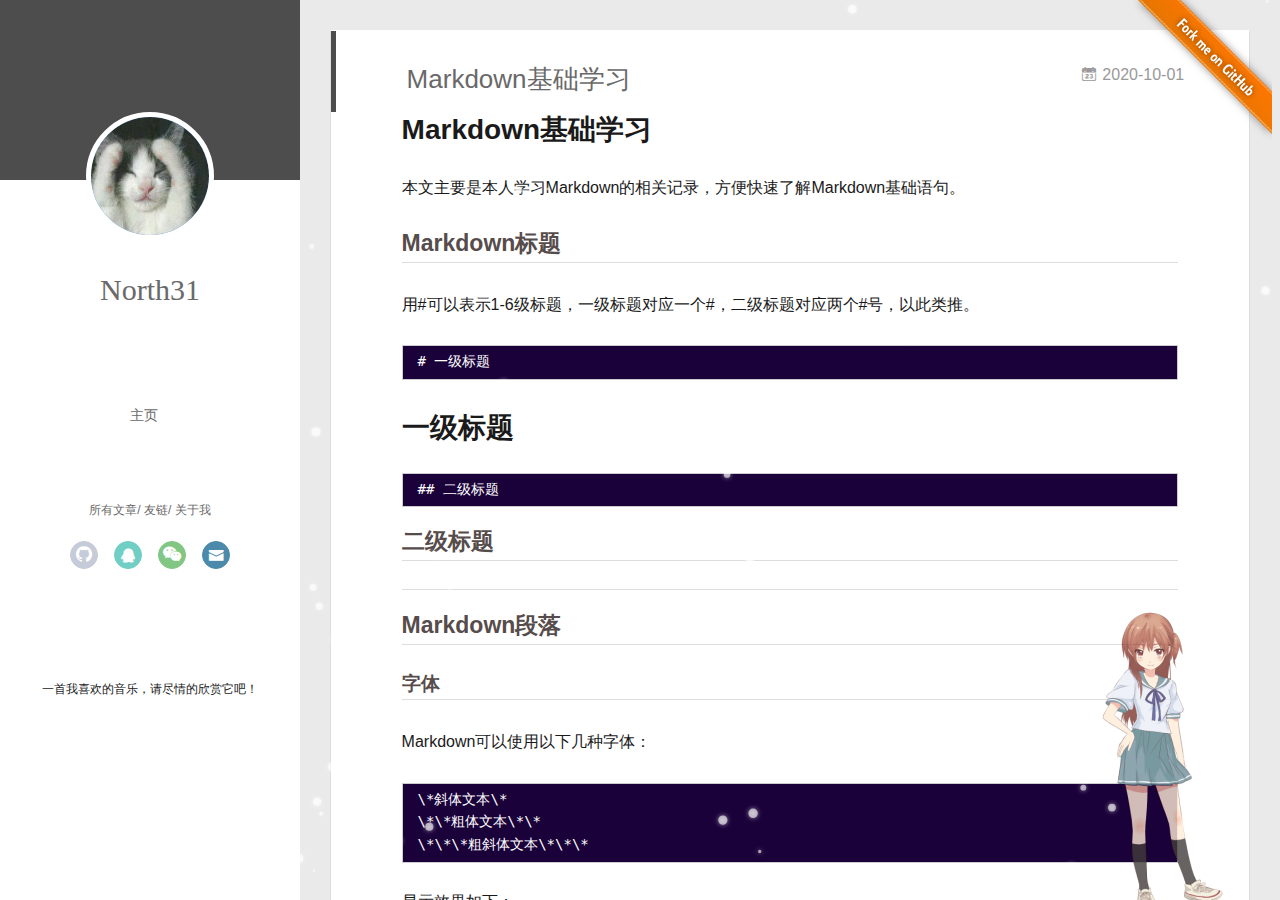
==== commit 5d190f8a: "Site updated: 2020-10-01 15:45:16" ====
--- a/index.html
+++ b/index.html
@@ -308,11 +308,11 @@
 &#125;</code></pre>
 <p>也可以用```包裹一段代码  </p>
 <hr>
-<h2 id="Markdown链接"><a href="#Markdown链接" class="headerlink" title="Markdown链接"></a>Markdown链接</h2><pre><code>这是一个链接[菜鸟链接](https://www.runoob.com)</code></pre>
-<p>这是一个链接<a target="_blank" rel="noopener" href="https://www.runoob.com/">菜鸟链接</a> </p>
+<h2 id="Markdown链接"><a href="#Markdown链接" class="headerlink" title="Markdown链接"></a>Markdown链接</h2><pre><code>这是一个链接[我的博客](https://www.north2020.xyz)</code></pre>
+<p>这是一个链接<a target="_blank" rel="noopener" href="https://www.north2020.xyz/">我的博客</a></p>
 <hr>
-<h2 id="Markdown图片"><a href="#Markdown图片" class="headerlink" title="Markdown图片"></a>Markdown图片</h2><pre><code>![一直猫咪](a.jpg)</code></pre>
-<p><img src="a.jpg" alt="一直猫咪"></p>
+<h2 id="Markdown图片"><a href="#Markdown图片" class="headerlink" title="Markdown图片"></a>Markdown图片</h2><pre><code>![一只猫咪](../../public/img/touxiang.jpg)</code></pre>
+<p><img src="../../public/img/touxiang.jpg" alt="一只猫咪"></p>
 <hr>
 <h2 id="Markdown表格"><a href="#Markdown表格" class="headerlink" title="Markdown表格"></a>Markdown表格</h2><pre><code>|左对齐|右对齐|居中对其|
 |:---- | ----:|:-----:|
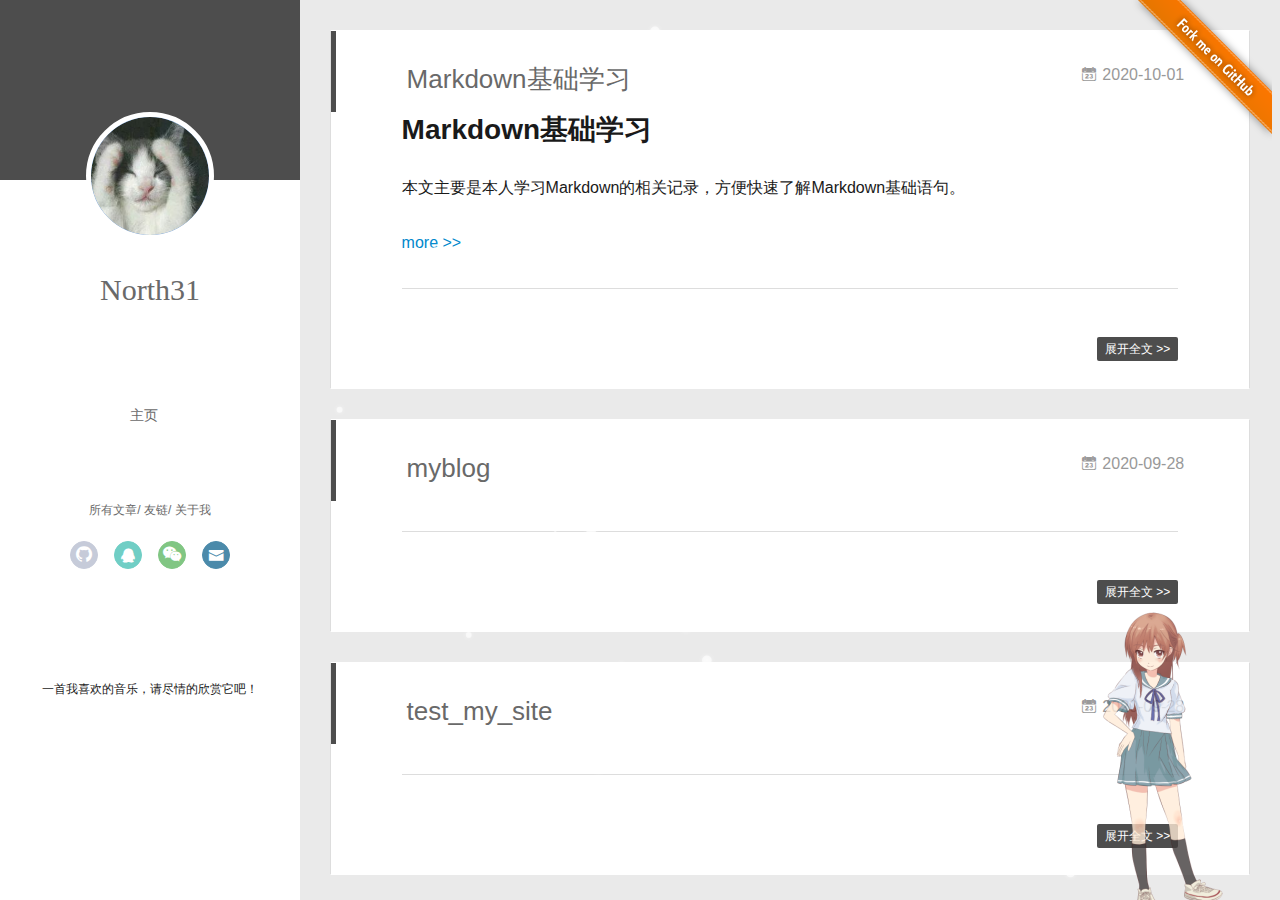
==== commit d332b3cc: "Site updated: 2020-10-01 15:56:57" ====
--- a/index.html
+++ b/index.html
@@ -220,124 +220,9 @@
   <div class="article-entry" itemprop="articleBody">
     
     <h1 id="Markdown基础学习"><a href="#Markdown基础学习" class="headerlink" title="Markdown基础学习"></a>Markdown基础学习</h1><p>本文主要是本人学习Markdown的相关记录，方便快速了解Markdown基础语句。</p>
-<h2 id="Markdown标题"><a href="#Markdown标题" class="headerlink" title="Markdown标题"></a>Markdown标题</h2><p>用#可以表示1-6级标题，一级标题对应一个#，二级标题对应两个#号，以此类推。</p>
-<pre><code># 一级标题  </code></pre>
-<h1 id="一级标题"><a href="#一级标题" class="headerlink" title="一级标题"></a>一级标题</h1><pre><code>## 二级标题</code></pre>
-<h2 id="二级标题"><a href="#二级标题" class="headerlink" title="二级标题"></a>二级标题</h2><hr>
-<h2 id="Markdown段落"><a href="#Markdown段落" class="headerlink" title="Markdown段落"></a>Markdown段落</h2><h3 id="字体"><a href="#字体" class="headerlink" title="字体"></a>字体</h3><p>Markdown可以使用以下几种字体： </p>
-<pre><code>\*斜体文本\*  
-\*\*粗体文本\*\*  
-\*\*\*粗斜体文本\*\*\*  </code></pre>
-<p>显示效果如下：</p>
-<p><em>斜体文本</em><br><strong>粗体文本</strong><br><strong><em>粗斜体文本</em></strong></p>
-<h3 id="分隔线"><a href="#分隔线" class="headerlink" title="分隔线"></a>分隔线</h3><p>可以在一行内用三个以上的星号、减号、底线来建立一个分隔线，行内不能有其他的东西。 </p>
-<pre><code>********  </code></pre>
-<p>显示效果如下：</p>
-<hr>
-<h3 id="删除线"><a href="#删除线" class="headerlink" title="删除线"></a>删除线</h3><pre><code>~~删除~~</code></pre>
-<p>显示效果如下：</p>
-<p><del>删除</del></p>
-<h3 id="下划线"><a href="#下划线" class="headerlink" title="下划线"></a>下划线</h3><p>下划线可以通过HTML的&lt;u&gt;标签来实现：</p>
-<pre><code>\&lt;u&gt;带下划线文本\&lt;/u&gt;  </code></pre>
-<p>显示效果如下：</p>
-<p><u>带下划线文本</u></p>
-<h3 id="脚注"><a href="#脚注" class="headerlink" title="脚注"></a>脚注</h3><p>创建脚注格式类似这样：</p>
-<pre><code>[^RUNOOB]。
-
-[^RUNOOB]:我的脚注。 </code></pre>
-<p>显示效果如下：</p>
-<p><a href="%E6%88%91%E7%9A%84%E8%84%9A%E6%B3%A8%E3%80%82">^RUNOOB</a>。</p>
-<hr>
-<h2 id="Markdown列表"><a href="#Markdown列表" class="headerlink" title="Markdown列表"></a>Markdown列表</h2><pre><code>* 第一项 
-* 第二项 
-* 第三项  
-1. 第一项
-2. 第二项</code></pre>
-<p>显示效果如下：</p>
-<ul>
-<li>第一项</li>
-<li>第二项</li>
-<li>第三项</li>
-</ul>
-<ol>
-<li>第一项</li>
-<li>第二项</li>
-</ol>
-<hr>
-<h2 id="Markdown区块"><a href="#Markdown区块" class="headerlink" title="Markdown区块"></a>Markdown区块</h2><pre><code>&gt;区块中使用列表
-&gt;1. first
-&gt;2. second
-&gt;* first
-&gt;* second
-* first
-    &gt;rookie teach  
-    &gt;learn dream
-* second</code></pre>
-<p>显示效果如下：</p>
-<blockquote>
-<p>区块中使用列表</p>
-<ol>
-<li>first</li>
-<li>second</li>
-</ol>
-<ul>
-<li>first</li>
-<li>second</li>
-</ul>
-</blockquote>
-<ul>
-<li>first<blockquote>
-<p>rookie teach<br>learn dream</p>
-</blockquote>
-</li>
-<li>second</li>
-</ul>
-<hr>
-<h2 id="Markdown代码"><a href="#Markdown代码" class="headerlink" title="Markdown代码"></a>Markdown代码</h2><pre><code>`printf()` 函数  
-    &lt;?php  
-    echo &#39;RUNOOB&#39;;  
-    function test() &#123;  
-        echo &#39;test&#39;  
-    &#125;</code></pre>
-<p>显示效果如下：  </p>
-<p><code>printf()</code> 函数 </p>
-<pre><code>&lt;?php  
-echo &#39;RUNOOB&#39;;  
-function test() &#123;  
-    echo &#39;test&#39;  
-&#125;</code></pre>
-<p>也可以用```包裹一段代码  </p>
-<hr>
-<h2 id="Markdown链接"><a href="#Markdown链接" class="headerlink" title="Markdown链接"></a>Markdown链接</h2><pre><code>这是一个链接[我的博客](https://www.north2020.xyz)</code></pre>
-<p>这是一个链接<a target="_blank" rel="noopener" href="https://www.north2020.xyz/">我的博客</a></p>
-<hr>
-<h2 id="Markdown图片"><a href="#Markdown图片" class="headerlink" title="Markdown图片"></a>Markdown图片</h2><pre><code>![一只猫咪](../../public/img/touxiang.jpg)</code></pre>
-<p><img src="../../public/img/touxiang.jpg" alt="一只猫咪"></p>
-<hr>
-<h2 id="Markdown表格"><a href="#Markdown表格" class="headerlink" title="Markdown表格"></a>Markdown表格</h2><pre><code>|左对齐|右对齐|居中对其|
-|:---- | ----:|:-----:|
-|单元格|单元格|单元格|
-|单元格|单元格|单元格|</code></pre>
-<table>
-<thead>
-<tr>
-<th align="left">左对齐</th>
-<th align="right">右对齐</th>
-<th align="center">居中对其</th>
-</tr>
-</thead>
-<tbody><tr>
-<td align="left">单元格</td>
-<td align="right">单元格</td>
-<td align="center">单元格</td>
-</tr>
-<tr>
-<td align="left">单元格</td>
-<td align="right">单元格</td>
-<td align="center">单元格</td>
-</tr>
-</tbody></table>
-
+    
+    <a class="article-more-a" href="/2020/10/01/Markdown%E5%9F%BA%E7%A1%80%E5%AD%A6%E4%B9%A0/#more">more >></a>
+    
     
 
     
@@ -411,7 +296,7 @@
   
   <div class="article-entry" itemprop="articleBody">
     
-    
+    <a id="more"></a>
     
 
     
@@ -485,7 +370,7 @@
   
   <div class="article-entry" itemprop="articleBody">
     
-    
+    <a id="more"></a>
     
 
     
@@ -560,19 +445,9 @@
   <div class="article-entry" itemprop="articleBody">
     
     <p>Welcome to <a target="_blank" rel="noopener" href="https://hexo.io/">Hexo</a>! This is your very first post. Check <a target="_blank" rel="noopener" href="https://hexo.io/docs/">documentation</a> for more info. If you get any problems when using Hexo, you can find the answer in <a target="_blank" rel="noopener" href="https://hexo.io/docs/troubleshooting.html">troubleshooting</a> or you can ask me on <a target="_blank" rel="noopener" href="https://github.com/hexojs/hexo/issues">GitHub</a>.</p>
-<h2 id="Quick-Start"><a href="#Quick-Start" class="headerlink" title="Quick Start"></a>Quick Start</h2><h3 id="Create-a-new-post"><a href="#Create-a-new-post" class="headerlink" title="Create a new post"></a>Create a new post</h3><figure class="highlight bash"><table><tr><td class="gutter"><pre><span class="line">1</span><br></pre></td><td class="code"><pre><span class="line">$ hexo new <span class="string">&quot;My New Post&quot;</span></span><br></pre></td></tr></table></figure>
-
-<p>More info: <a target="_blank" rel="noopener" href="https://hexo.io/docs/writing.html">Writing</a></p>
-<h3 id="Run-server"><a href="#Run-server" class="headerlink" title="Run server"></a>Run server</h3><figure class="highlight bash"><table><tr><td class="gutter"><pre><span class="line">1</span><br></pre></td><td class="code"><pre><span class="line">$ hexo server</span><br></pre></td></tr></table></figure>
-
-<p>More info: <a target="_blank" rel="noopener" href="https://hexo.io/docs/server.html">Server</a></p>
-<h3 id="Generate-static-files"><a href="#Generate-static-files" class="headerlink" title="Generate static files"></a>Generate static files</h3><figure class="highlight bash"><table><tr><td class="gutter"><pre><span class="line">1</span><br></pre></td><td class="code"><pre><span class="line">$ hexo generate</span><br></pre></td></tr></table></figure>
-
-<p>More info: <a target="_blank" rel="noopener" href="https://hexo.io/docs/generating.html">Generating</a></p>
-<h3 id="Deploy-to-remote-sites"><a href="#Deploy-to-remote-sites" class="headerlink" title="Deploy to remote sites"></a>Deploy to remote sites</h3><figure class="highlight bash"><table><tr><td class="gutter"><pre><span class="line">1</span><br></pre></td><td class="code"><pre><span class="line">$ hexo deploy</span><br></pre></td></tr></table></figure>
-
-<p>More info: <a target="_blank" rel="noopener" href="https://hexo.io/docs/one-command-deployment.html">Deployment</a></p>
-
+    
+    <a class="article-more-a" href="/2020/09/28/hello-world/#more">more >></a>
+    
     
 
     
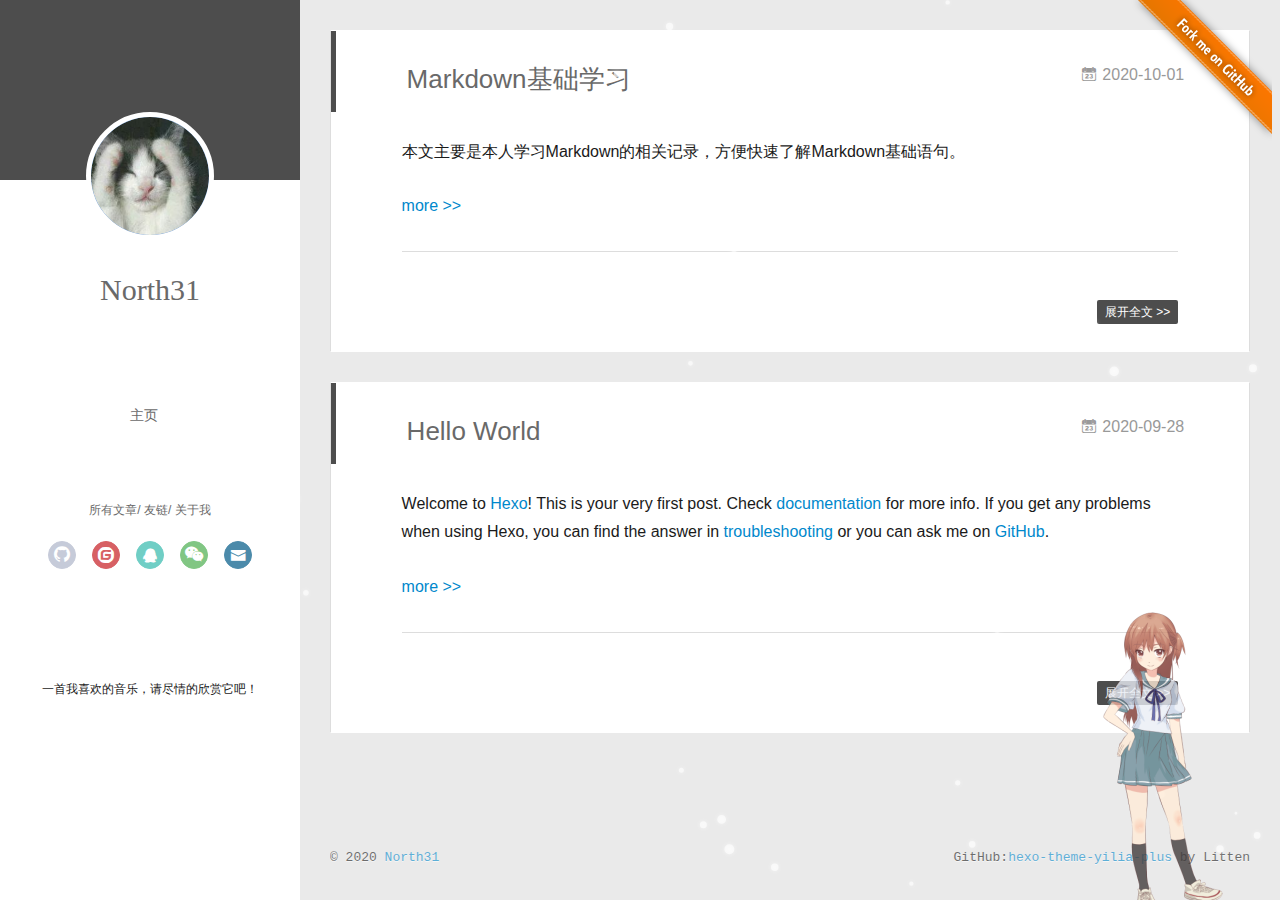
==== commit 127d6e1c: "Site updated: 2020-10-01 16:02:18" ====
--- a/index.html
+++ b/index.html
@@ -96,6 +96,8 @@
 			<div class="social">
 				
 					<a class="github" href="https://github.com/north31" title="GitHub" target="_blank"><i class="icon-github"></i></a>
+				
+					<a class="gitee" href="https://gitee.com/north31" title="码云" target="_blank"><i class="icon-gitee"></i></a>
 				
 					<a class="qq" href="/img/qq.png" title="QQ" target="_blank"><i class="icon-qq"></i></a>
 				
@@ -158,6 +160,8 @@
 					
 						<a class="github" target="_blank" href="https://github.com/north31" title="GitHub"><i class="icon-github"></i></a>
 			        
+						<a class="gitee" target="_blank" href="https://gitee.com/north31" title="码云"><i class="icon-gitee"></i></a>
+			        
 						<a class="qq" target="_blank" href="/img/qq.png" title="QQ"><i class="icon-qq"></i></a>
 			        
 						<a class="weixin" target="_blank" href="/img/myweixin.jpg" title="微信"><i class="icon-weixin"></i></a>
@@ -219,7 +223,7 @@
   
   <div class="article-entry" itemprop="articleBody">
     
-    <h1 id="Markdown基础学习"><a href="#Markdown基础学习" class="headerlink" title="Markdown基础学习"></a>Markdown基础学习</h1><p>本文主要是本人学习Markdown的相关记录，方便快速了解Markdown基础语句。</p>
+    <p>本文主要是本人学习Markdown的相关记录，方便快速了解Markdown基础语句。</p>
     
     <a class="article-more-a" href="/2020/10/01/Markdown%E5%9F%BA%E7%A1%80%E5%AD%A6%E4%B9%A0/#more">more >></a>
     
@@ -238,154 +242,6 @@
     
     <p class="article-more-link">
       <a class="article-more-a" href="/2020/10/01/Markdown%E5%9F%BA%E7%A1%80%E5%AD%A6%E4%B9%A0/">展开全文 >></a>
-    </p>
-    
-
-    
-    <div class="clearfix"></div>
-  </div>
-  </div>
-</article>
-
-<aside class="wrap-side-operation">
-    <div class="mod-side-operation">
-        
-        <div class="jump-container" id="js-jump-container" style="display:none;">
-            <a href="javascript:void(0)" class="mod-side-operation__jump-to-top">
-                <i class="icon-font icon-back"></i>
-            </a>
-            <div id="js-jump-plan-container" class="jump-plan-container" style="top: -11px;">
-                <i class="icon-font icon-plane jump-plane"></i>
-            </div>
-        </div>
-        
-        
-    </div>
-</aside>
-
-
-
-
-  
-    <article id="post-myblog" class="article article-type-post  article-index" itemscope itemprop="blogPost">
-  <div class="article-inner">
-    
-      <header class="article-header">
-  
-  
-    <h1 itemprop="name">
-	
-	  <a class="article-title" href="/2020/09/28/myblog/" target="_blank">myblog</a>
-  
-    </h1>
-  
-
-
-  
-  
-<a href="/2020/09/28/myblog/" class="archive-article-date">
-        <time datetime="2020-09-28T04:32:37.000Z" itemprop="datePublished"><i class="icon-calendar icon"></i>2020-09-28</time>
-</a>
-
-  
-  
-    
-
-  
-  </header>
-  
-  <div class="article-entry" itemprop="articleBody">
-    
-    <a id="more"></a>
-    
-
-    
-
-    
-
-  </div>
-  <div class="article-info article-info-index">
-    
-    
-    
-
-    
-    <p class="article-more-link">
-      <a class="article-more-a" href="/2020/09/28/myblog/">展开全文 >></a>
-    </p>
-    
-
-    
-    <div class="clearfix"></div>
-  </div>
-  </div>
-</article>
-
-<aside class="wrap-side-operation">
-    <div class="mod-side-operation">
-        
-        <div class="jump-container" id="js-jump-container" style="display:none;">
-            <a href="javascript:void(0)" class="mod-side-operation__jump-to-top">
-                <i class="icon-font icon-back"></i>
-            </a>
-            <div id="js-jump-plan-container" class="jump-plan-container" style="top: -11px;">
-                <i class="icon-font icon-plane jump-plane"></i>
-            </div>
-        </div>
-        
-        
-    </div>
-</aside>
-
-
-
-
-  
-    <article id="post-test-my-site" class="article article-type-post  article-index" itemscope itemprop="blogPost">
-  <div class="article-inner">
-    
-      <header class="article-header">
-  
-  
-    <h1 itemprop="name">
-	
-	  <a class="article-title" href="/2020/09/28/test-my-site/" target="_blank">test_my_site</a>
-  
-    </h1>
-  
-
-
-  
-  
-<a href="/2020/09/28/test-my-site/" class="archive-article-date">
-        <time datetime="2020-09-28T00:46:10.000Z" itemprop="datePublished"><i class="icon-calendar icon"></i>2020-09-28</time>
-</a>
-
-  
-  
-    
-
-  
-  </header>
-  
-  <div class="article-entry" itemprop="articleBody">
-    
-    <a id="more"></a>
-    
-
-    
-
-    
-
-  </div>
-  <div class="article-info article-info-index">
-    
-    
-    
-
-    
-    <p class="article-more-link">
-      <a class="article-more-a" href="/2020/09/28/test-my-site/">展开全文 >></a>
     </p>
     
 
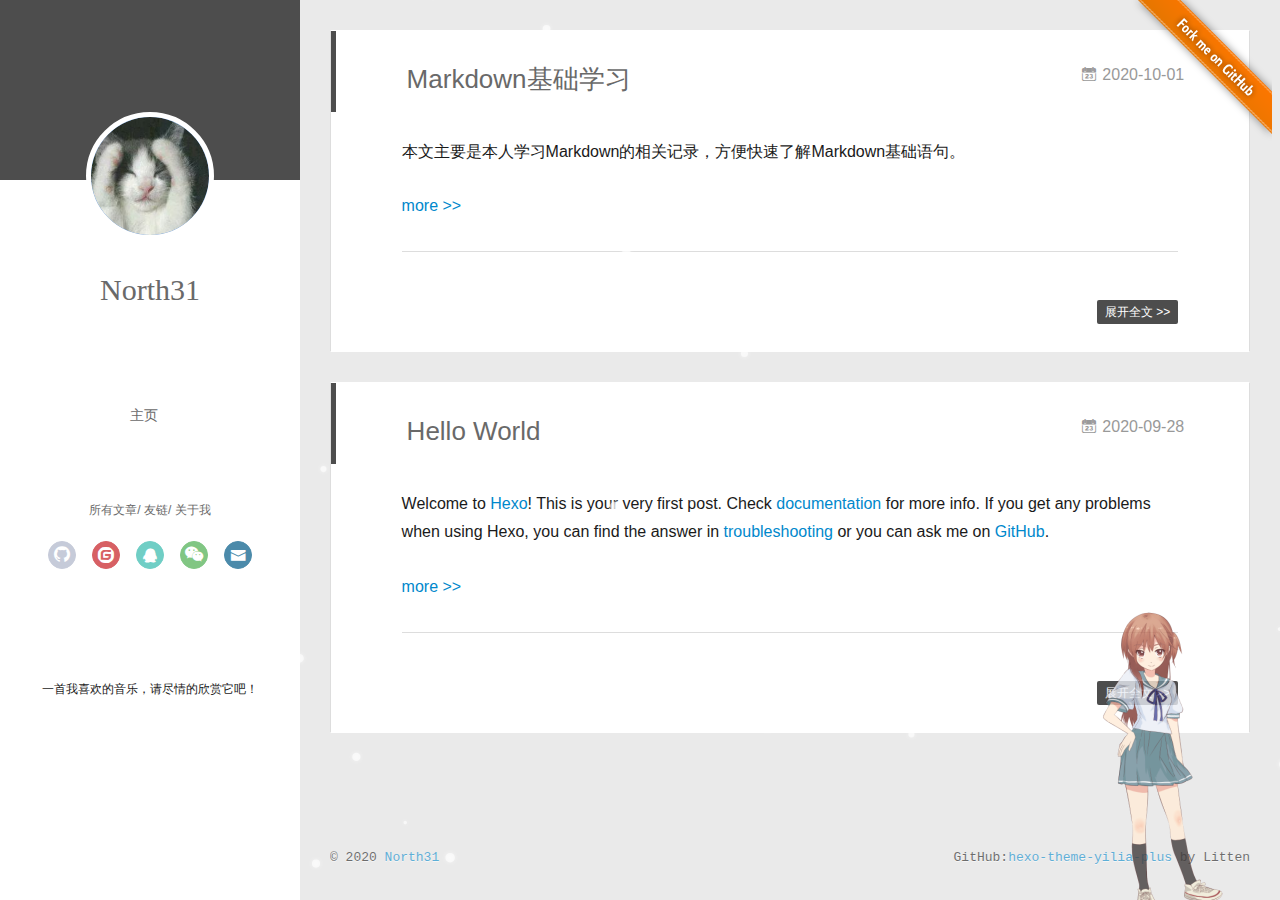
==== commit 839794d2: "Site updated: 2020-10-01 16:37:15" ====
--- a/index.html
+++ b/index.html
@@ -5,7 +5,7 @@
   
   <meta name="renderer" content="webkit">
   <meta http-equiv="X-UA-Compatible" content="IE=edge" >
-  <link rel="dns-prefetch" href="http://example.com">
+  <link rel="dns-prefetch" href="http://north31.xyz">
   <title>North</title>
   <meta name="generator" content="hexo-theme-yilia-plus">
   <meta name="viewport" content="width=device-width, initial-scale=1, maximum-scale=1">
@@ -16,7 +16,7 @@
   
   <meta property="og:type" content="website">
 <meta property="og:title" content="North">
-<meta property="og:url" content="http://example.com/index.html">
+<meta property="og:url" content="http://north31.xyz/index.html">
 <meta property="og:site_name" content="North">
 <meta property="og:locale" content="zh_CN">
 <meta property="article:author" content="North31">
@@ -358,7 +358,7 @@
   <div class="outer">
     <div id="footer-info">
     	<div class="footer-left">
-    		&copy; 2020 <a href="http://example.com/" target="_blank">North31</a>
+    		&copy; 2020 <a href="http://north31.xyz/" target="_blank">North31</a>
     	</div>
       	<div class="footer-right">
 			
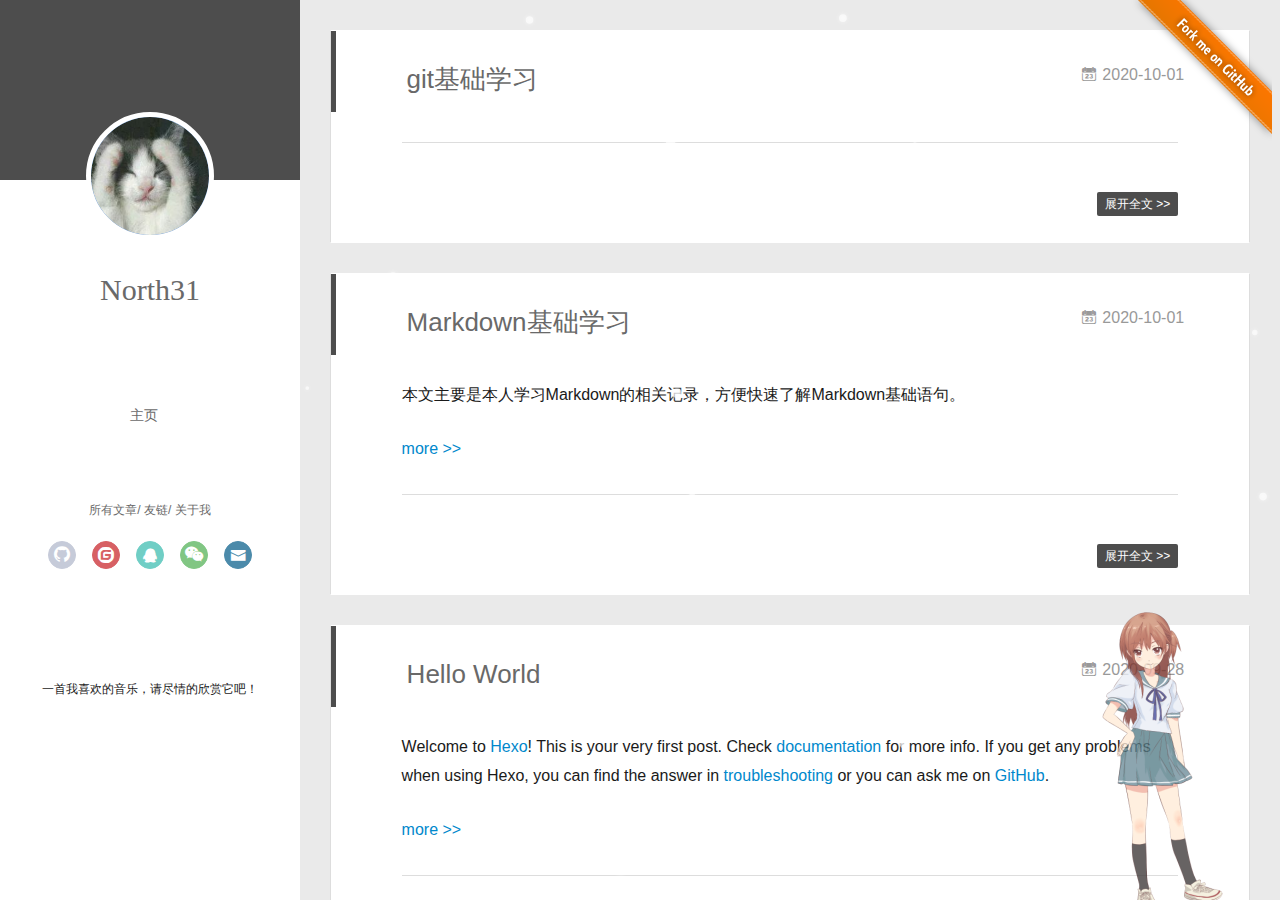
==== commit 63d5669b: "Site updated: 2020-10-01 16:42:33" ====
--- a/index.html
+++ b/index.html
@@ -5,7 +5,7 @@
   
   <meta name="renderer" content="webkit">
   <meta http-equiv="X-UA-Compatible" content="IE=edge" >
-  <link rel="dns-prefetch" href="http://north31.xyz">
+  <link rel="dns-prefetch" href="http://north2020.xyz">
   <title>North</title>
   <meta name="generator" content="hexo-theme-yilia-plus">
   <meta name="viewport" content="width=device-width, initial-scale=1, maximum-scale=1">
@@ -16,7 +16,7 @@
   
   <meta property="og:type" content="website">
 <meta property="og:title" content="North">
-<meta property="og:url" content="http://north31.xyz/index.html">
+<meta property="og:url" content="http://north2020.xyz/index.html">
 <meta property="og:site_name" content="North">
 <meta property="og:locale" content="zh_CN">
 <meta property="article:author" content="North31">
@@ -194,7 +194,7 @@
             
 
   
-    <article id="post-Markdown基础学习" class="article article-type-post  article-index" itemscope itemprop="blogPost">
+    <article id="post-git基础学习" class="article article-type-post  article-index" itemscope itemprop="blogPost">
   <div class="article-inner">
     
       <header class="article-header">
@@ -202,7 +202,7 @@
   
     <h1 itemprop="name">
 	
-	  <a class="article-title" href="/2020/10/01/Markdown%E5%9F%BA%E7%A1%80%E5%AD%A6%E4%B9%A0/" target="_blank">Markdown基础学习</a>
+	  <a class="article-title" href="/2020/10/01/git%E5%9F%BA%E7%A1%80%E5%AD%A6%E4%B9%A0/" target="_blank">git基础学习</a>
   
     </h1>
   
@@ -210,8 +210,8 @@
 
   
   
-<a href="/2020/10/01/Markdown%E5%9F%BA%E7%A1%80%E5%AD%A6%E4%B9%A0/" class="archive-article-date">
-        <time datetime="2020-10-01T07:28:13.000Z" itemprop="datePublished"><i class="icon-calendar icon"></i>2020-10-01</time>
+<a href="/2020/10/01/git%E5%9F%BA%E7%A1%80%E5%AD%A6%E4%B9%A0/" class="archive-article-date">
+        <time datetime="2020-10-01T08:38:52.000Z" itemprop="datePublished"><i class="icon-calendar icon"></i>2020-10-01</time>
 </a>
 
   
@@ -223,9 +223,6 @@
   
   <div class="article-entry" itemprop="articleBody">
     
-    <p>本文主要是本人学习Markdown的相关记录，方便快速了解Markdown基础语句。</p>
-    
-    <a class="article-more-a" href="/2020/10/01/Markdown%E5%9F%BA%E7%A1%80%E5%AD%A6%E4%B9%A0/#more">more >></a>
     
     
 
@@ -241,7 +238,7 @@
 
     
     <p class="article-more-link">
-      <a class="article-more-a" href="/2020/10/01/Markdown%E5%9F%BA%E7%A1%80%E5%AD%A6%E4%B9%A0/">展开全文 >></a>
+      <a class="article-more-a" href="/2020/10/01/git%E5%9F%BA%E7%A1%80%E5%AD%A6%E4%B9%A0/">展开全文 >></a>
     </p>
     
 
@@ -271,7 +268,7 @@
 
 
   
-    <article id="post-hello-world" class="article article-type-post  article-index" itemscope itemprop="blogPost">
+    <article id="post-Markdown基础学习" class="article article-type-post  article-index" itemscope itemprop="blogPost">
   <div class="article-inner">
     
       <header class="article-header">
@@ -279,7 +276,7 @@
   
     <h1 itemprop="name">
 	
-	  <a class="article-title" href="/2020/09/28/hello-world/" target="_blank">Hello World</a>
+	  <a class="article-title" href="/2020/10/01/Markdown%E5%9F%BA%E7%A1%80%E5%AD%A6%E4%B9%A0/" target="_blank">Markdown基础学习</a>
   
     </h1>
   
@@ -287,8 +284,8 @@
 
   
   
-<a href="/2020/09/28/hello-world/" class="archive-article-date">
-        <time datetime="2020-09-28T00:45:20.209Z" itemprop="datePublished"><i class="icon-calendar icon"></i>2020-09-28</time>
+<a href="/2020/10/01/Markdown%E5%9F%BA%E7%A1%80%E5%AD%A6%E4%B9%A0/" class="archive-article-date">
+        <time datetime="2020-10-01T07:28:13.000Z" itemprop="datePublished"><i class="icon-calendar icon"></i>2020-10-01</time>
 </a>
 
   
@@ -300,9 +297,9 @@
   
   <div class="article-entry" itemprop="articleBody">
     
-    <p>Welcome to <a target="_blank" rel="noopener" href="https://hexo.io/">Hexo</a>! This is your very first post. Check <a target="_blank" rel="noopener" href="https://hexo.io/docs/">documentation</a> for more info. If you get any problems when using Hexo, you can find the answer in <a target="_blank" rel="noopener" href="https://hexo.io/docs/troubleshooting.html">troubleshooting</a> or you can ask me on <a target="_blank" rel="noopener" href="https://github.com/hexojs/hexo/issues">GitHub</a>.</p>
-    
-    <a class="article-more-a" href="/2020/09/28/hello-world/#more">more >></a>
+    <p>本文主要是本人学习Markdown的相关记录，方便快速了解Markdown基础语句。</p>
+    
+    <a class="article-more-a" href="/2020/10/01/Markdown%E5%9F%BA%E7%A1%80%E5%AD%A6%E4%B9%A0/#more">more >></a>
     
     
 
@@ -318,7 +315,7 @@
 
     
     <p class="article-more-link">
-      <a class="article-more-a" href="/2020/09/28/hello-world/">展开全文 >></a>
+      <a class="article-more-a" href="/2020/10/01/Markdown%E5%9F%BA%E7%A1%80%E5%AD%A6%E4%B9%A0/">展开全文 >></a>
     </p>
     
 
@@ -348,6 +345,83 @@
 
 
   
+    <article id="post-hello-world" class="article article-type-post  article-index" itemscope itemprop="blogPost">
+  <div class="article-inner">
+    
+      <header class="article-header">
+  
+  
+    <h1 itemprop="name">
+	
+	  <a class="article-title" href="/2020/09/28/hello-world/" target="_blank">Hello World</a>
+  
+    </h1>
+  
+
+
+  
+  
+<a href="/2020/09/28/hello-world/" class="archive-article-date">
+        <time datetime="2020-09-28T00:45:20.209Z" itemprop="datePublished"><i class="icon-calendar icon"></i>2020-09-28</time>
+</a>
+
+  
+  
+    
+
+  
+  </header>
+  
+  <div class="article-entry" itemprop="articleBody">
+    
+    <p>Welcome to <a target="_blank" rel="noopener" href="https://hexo.io/">Hexo</a>! This is your very first post. Check <a target="_blank" rel="noopener" href="https://hexo.io/docs/">documentation</a> for more info. If you get any problems when using Hexo, you can find the answer in <a target="_blank" rel="noopener" href="https://hexo.io/docs/troubleshooting.html">troubleshooting</a> or you can ask me on <a target="_blank" rel="noopener" href="https://github.com/hexojs/hexo/issues">GitHub</a>.</p>
+    
+    <a class="article-more-a" href="/2020/09/28/hello-world/#more">more >></a>
+    
+    
+
+    
+
+    
+
+  </div>
+  <div class="article-info article-info-index">
+    
+    
+    
+
+    
+    <p class="article-more-link">
+      <a class="article-more-a" href="/2020/09/28/hello-world/">展开全文 >></a>
+    </p>
+    
+
+    
+    <div class="clearfix"></div>
+  </div>
+  </div>
+</article>
+
+<aside class="wrap-side-operation">
+    <div class="mod-side-operation">
+        
+        <div class="jump-container" id="js-jump-container" style="display:none;">
+            <a href="javascript:void(0)" class="mod-side-operation__jump-to-top">
+                <i class="icon-font icon-back"></i>
+            </a>
+            <div id="js-jump-plan-container" class="jump-plan-container" style="top: -11px;">
+                <i class="icon-font icon-plane jump-plane"></i>
+            </div>
+        </div>
+        
+        
+    </div>
+</aside>
+
+
+
+
+  
   
 
 
@@ -358,7 +432,7 @@
   <div class="outer">
     <div id="footer-info">
     	<div class="footer-left">
-    		&copy; 2020 <a href="http://north31.xyz/" target="_blank">North31</a>
+    		&copy; 2020 <a href="http://north2020.xyz/" target="_blank">North31</a>
     	</div>
       	<div class="footer-right">
 			
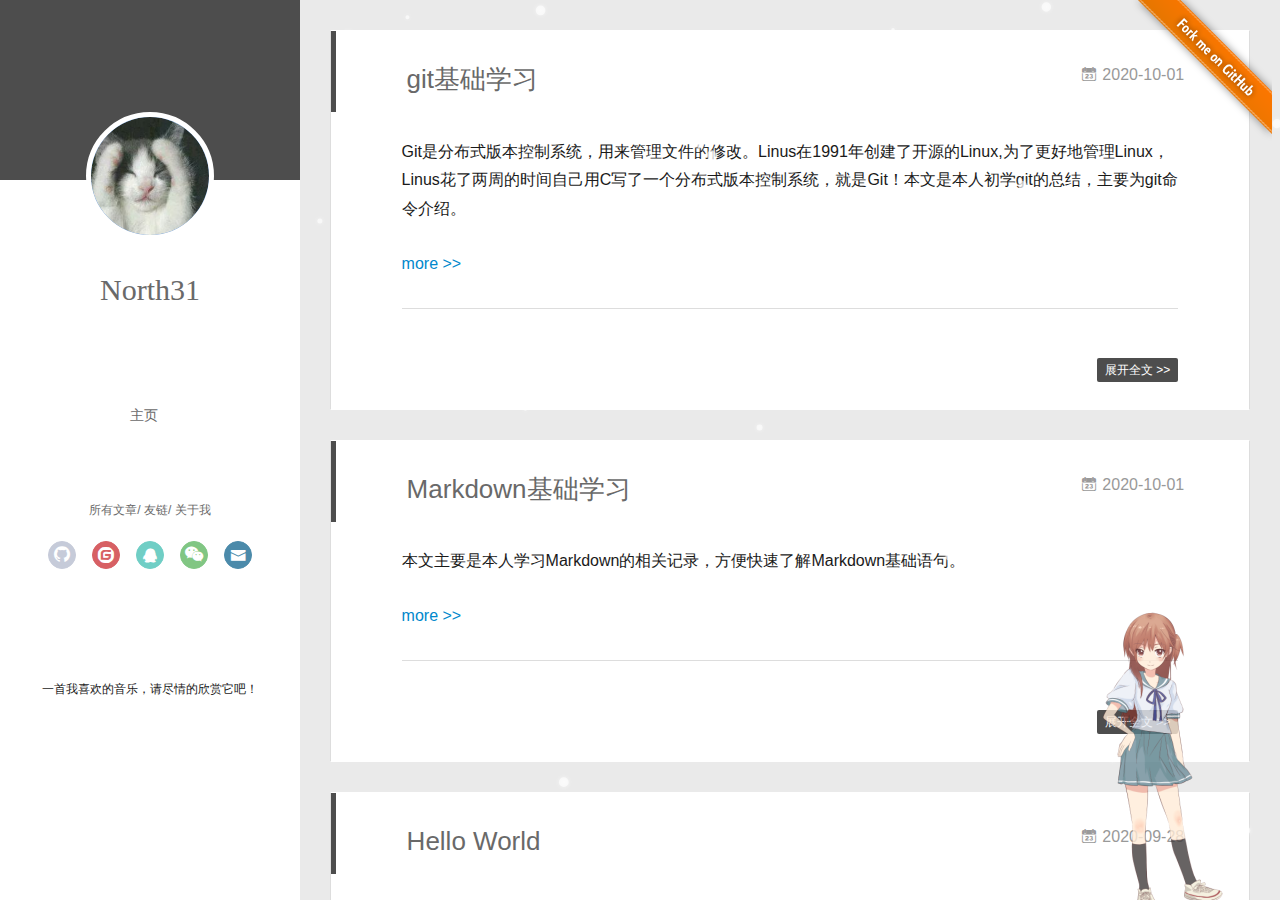
==== commit eb3bbbc4: "Site updated: 2020-10-01 19:55:26" ====
--- a/index.html
+++ b/index.html
@@ -223,6 +223,9 @@
   
   <div class="article-entry" itemprop="articleBody">
     
+    <p>Git是分布式版本控制系统，用来管理文件的修改。Linus在1991年创建了开源的Linux,为了更好地管理Linux，Linus花了两周的时间自己用C写了一个分布式版本控制系统，就是Git！本文是本人初学git的总结，主要为git命令介绍。</p>
+    
+    <a class="article-more-a" href="/2020/10/01/git%E5%9F%BA%E7%A1%80%E5%AD%A6%E4%B9%A0/#more">more >></a>
     
     
 
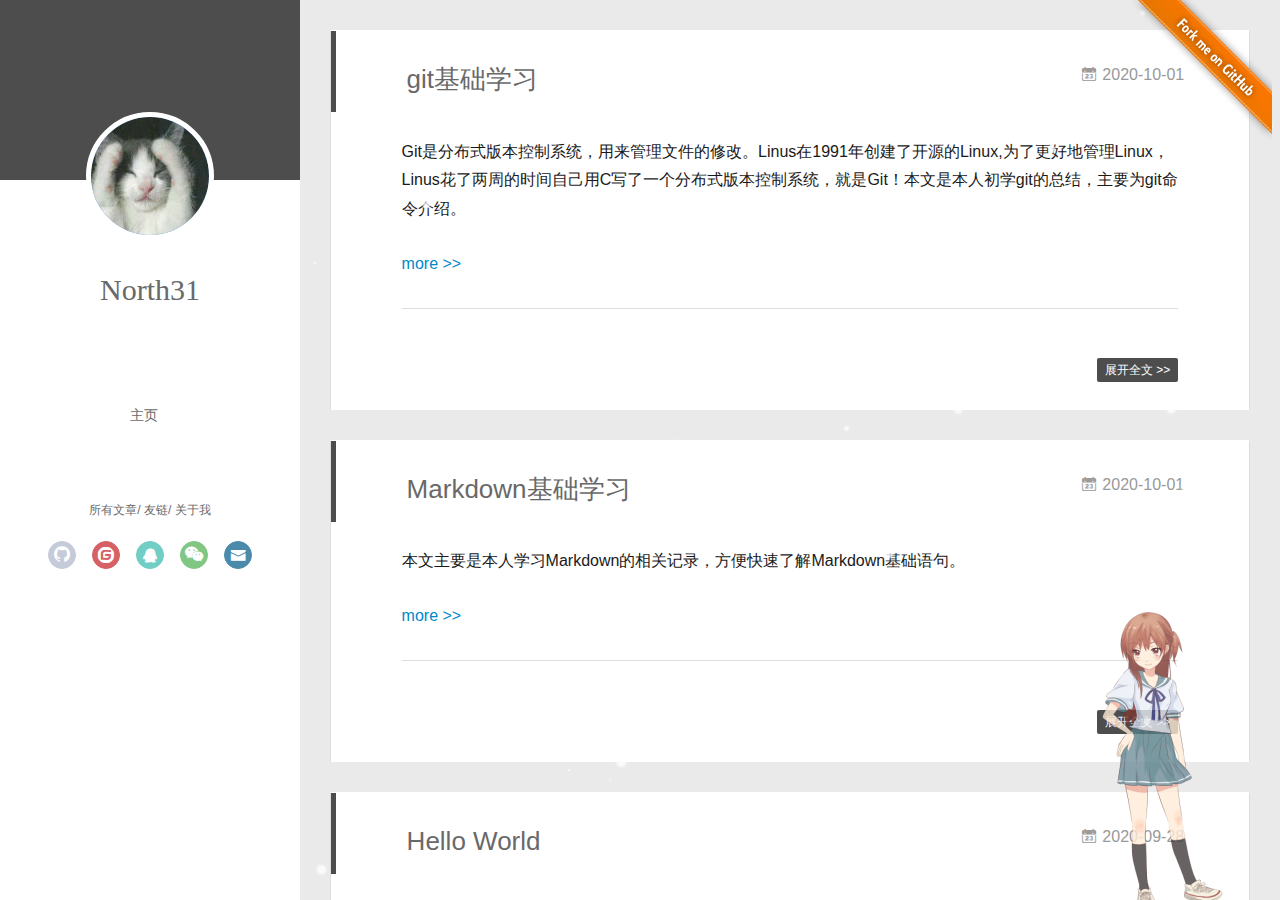
==== commit cafdc549: "Site updated: 2020-10-26 10:44:51" ====
--- a/index.html
+++ b/index.html
@@ -106,18 +106,6 @@
 					<a class="mail" href="mailto:2290687202@qq.com" title="NULL" target="_blank"><i class="icon-mail"></i></a>
 				
 			</div>
-		
-			
-			
-			
-			
-			<div>
-				<iframe frameborder="no" border="0" marginwidth="0" marginheight="0" width="240" height="86" src="//music.163.com/outchain/player?type=2&id=1459343252&auto=1&height=66"></iframe>
-			</div>
-			
-				
-				<p style="font-size: 12px;">一首我喜欢的音乐，请尽情的欣赏它吧！<p>
-			
 		
 		</nav>
 	</header>		
